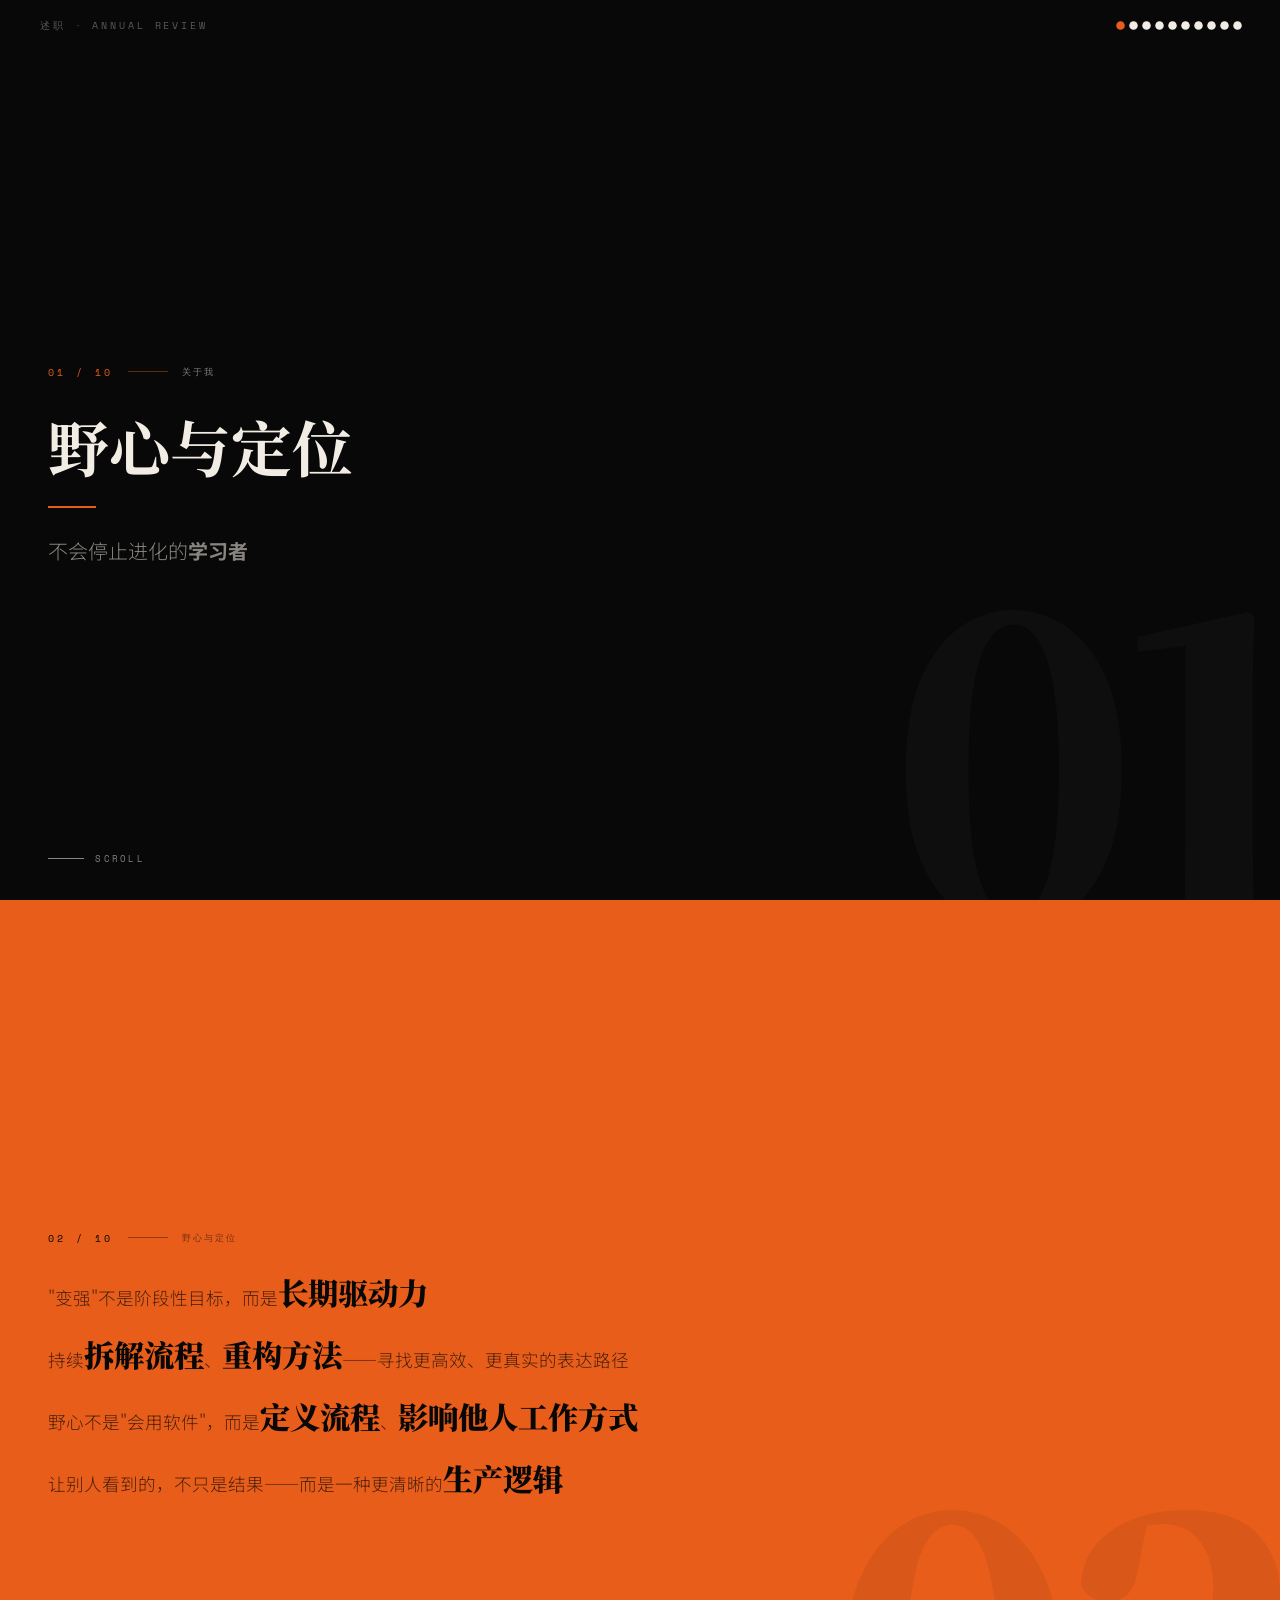
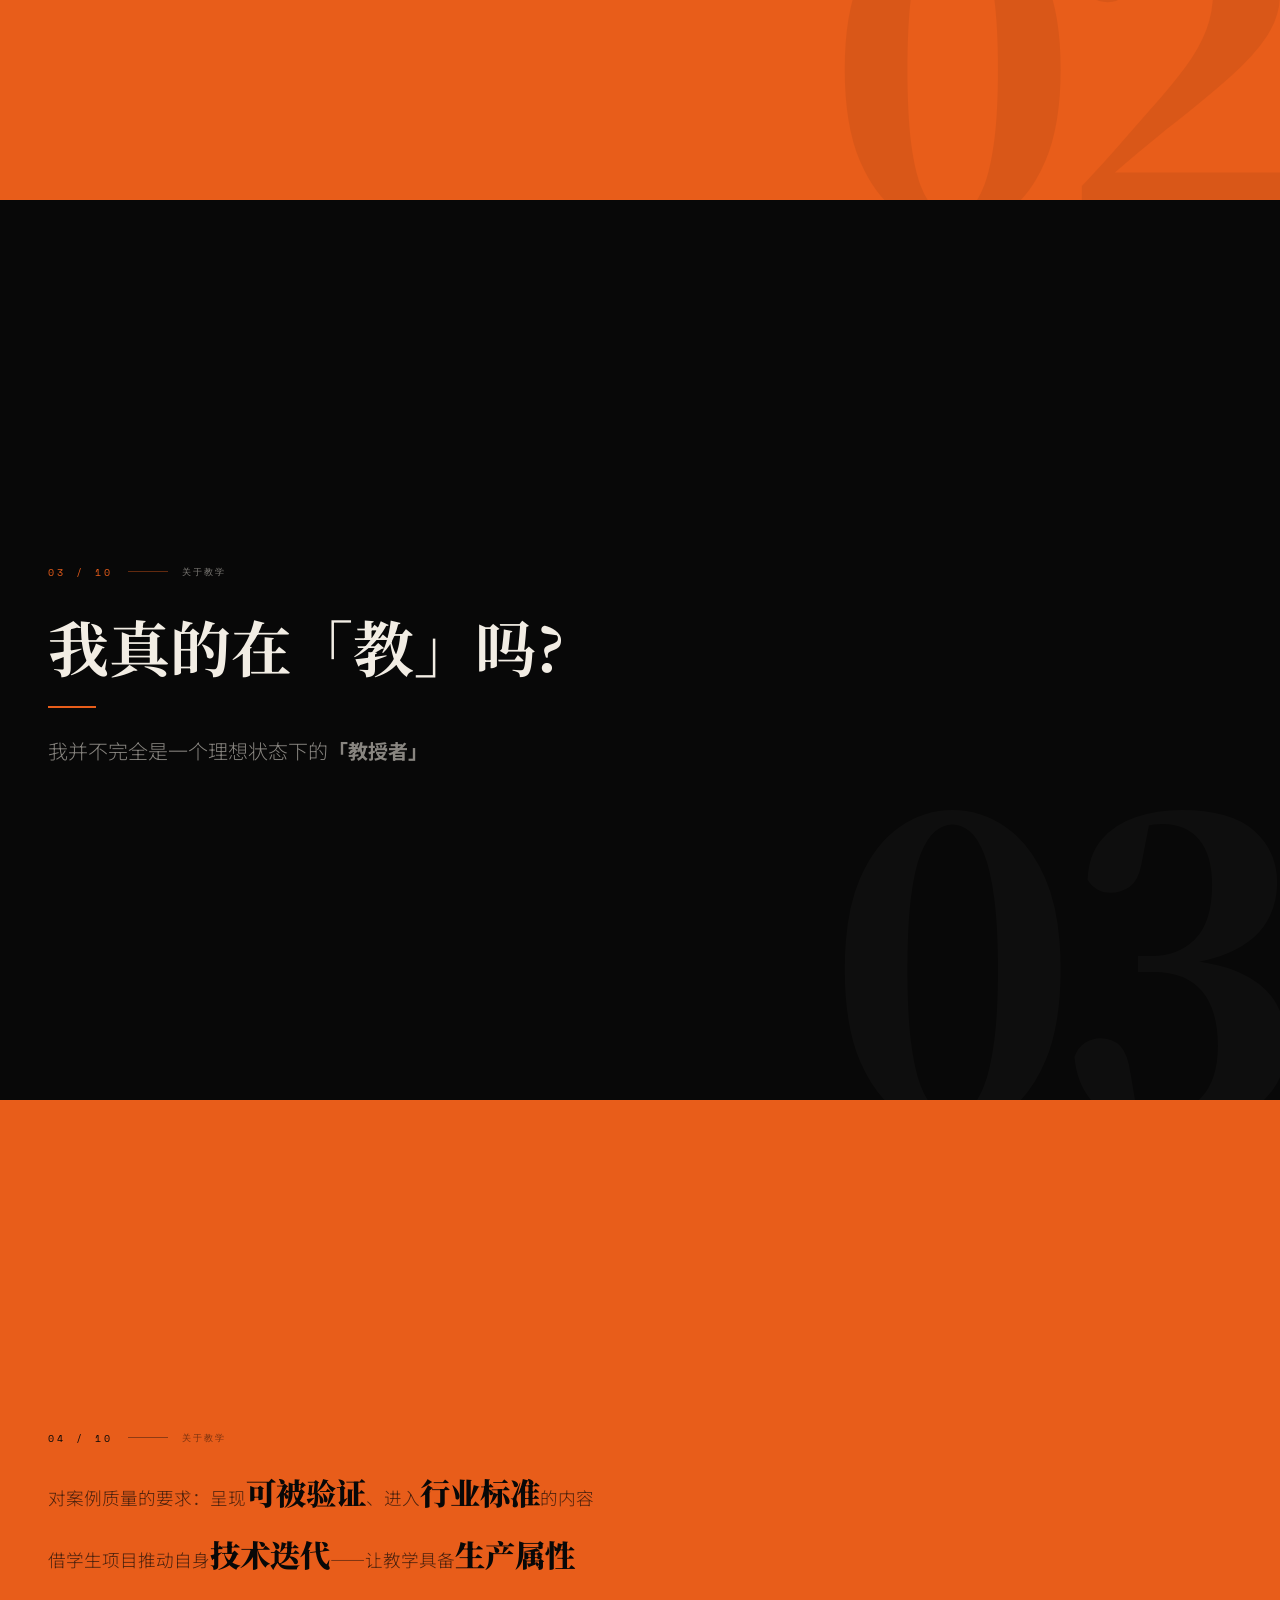
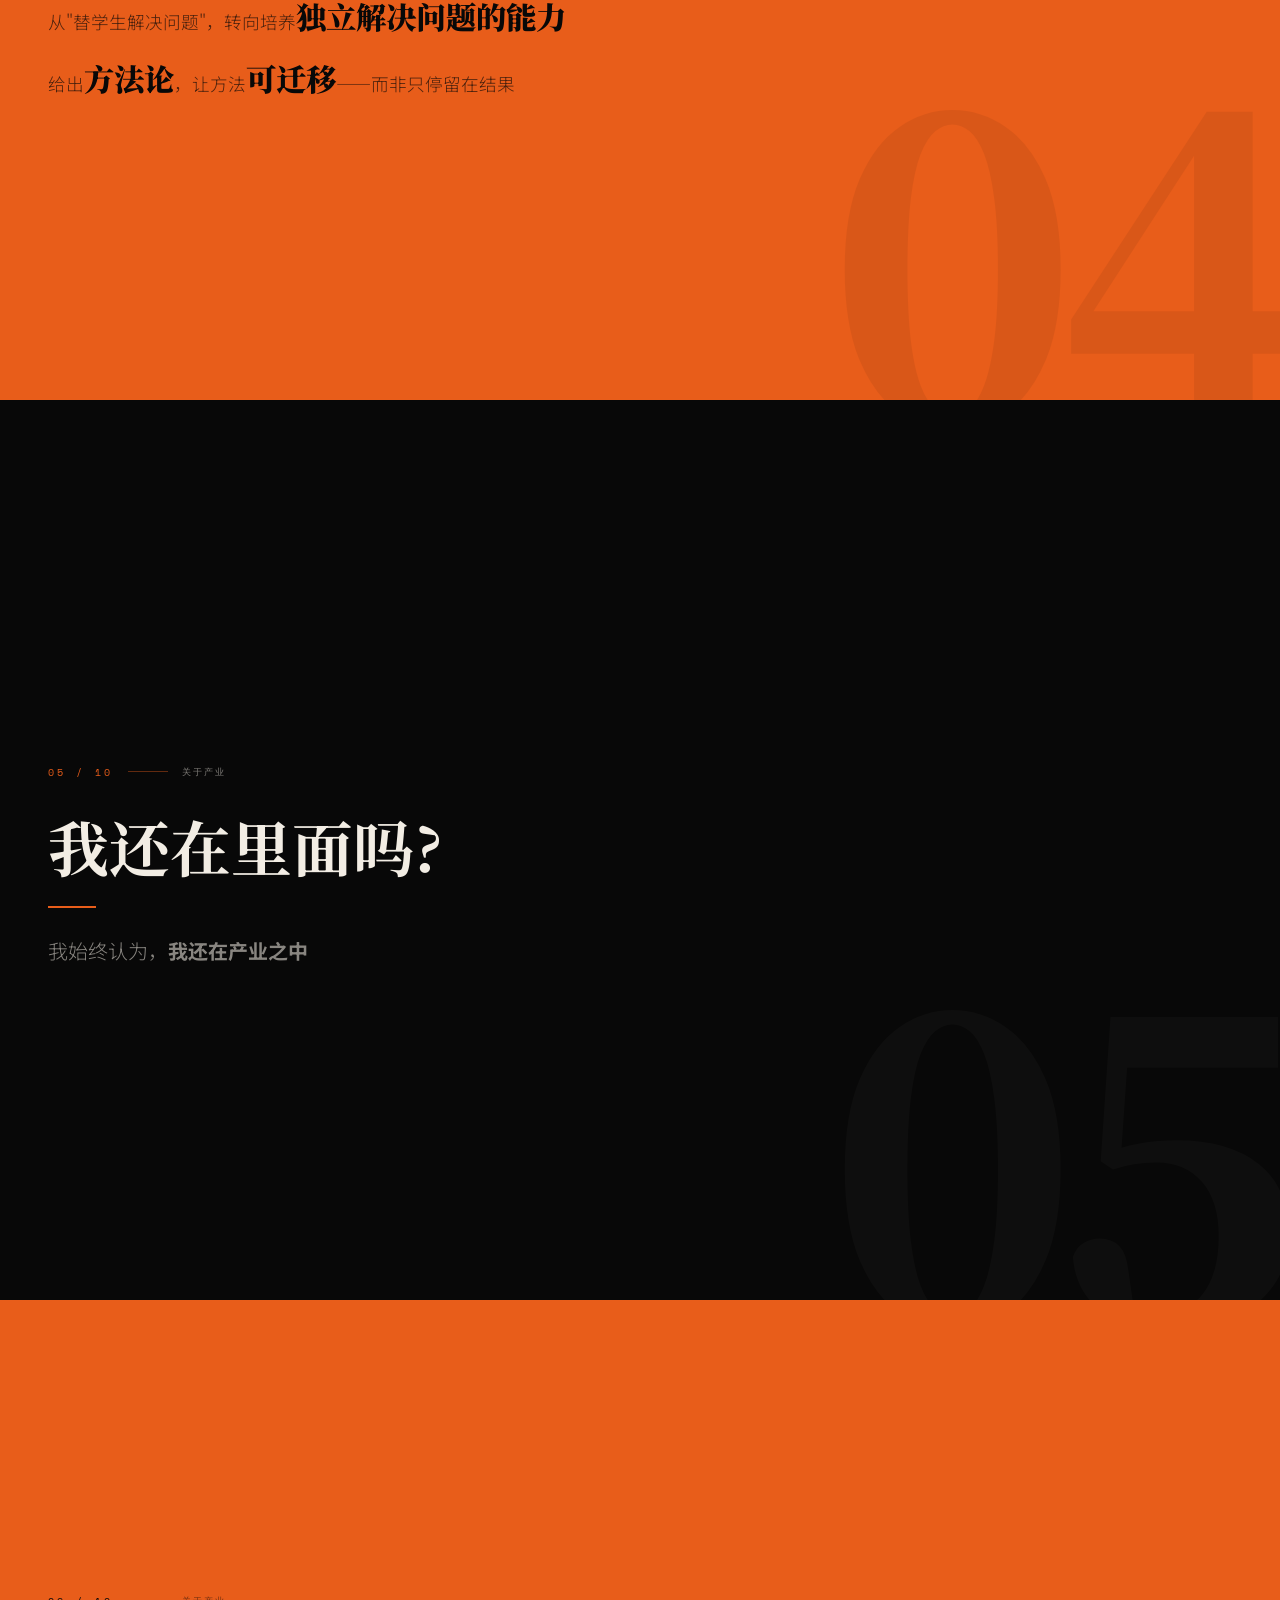
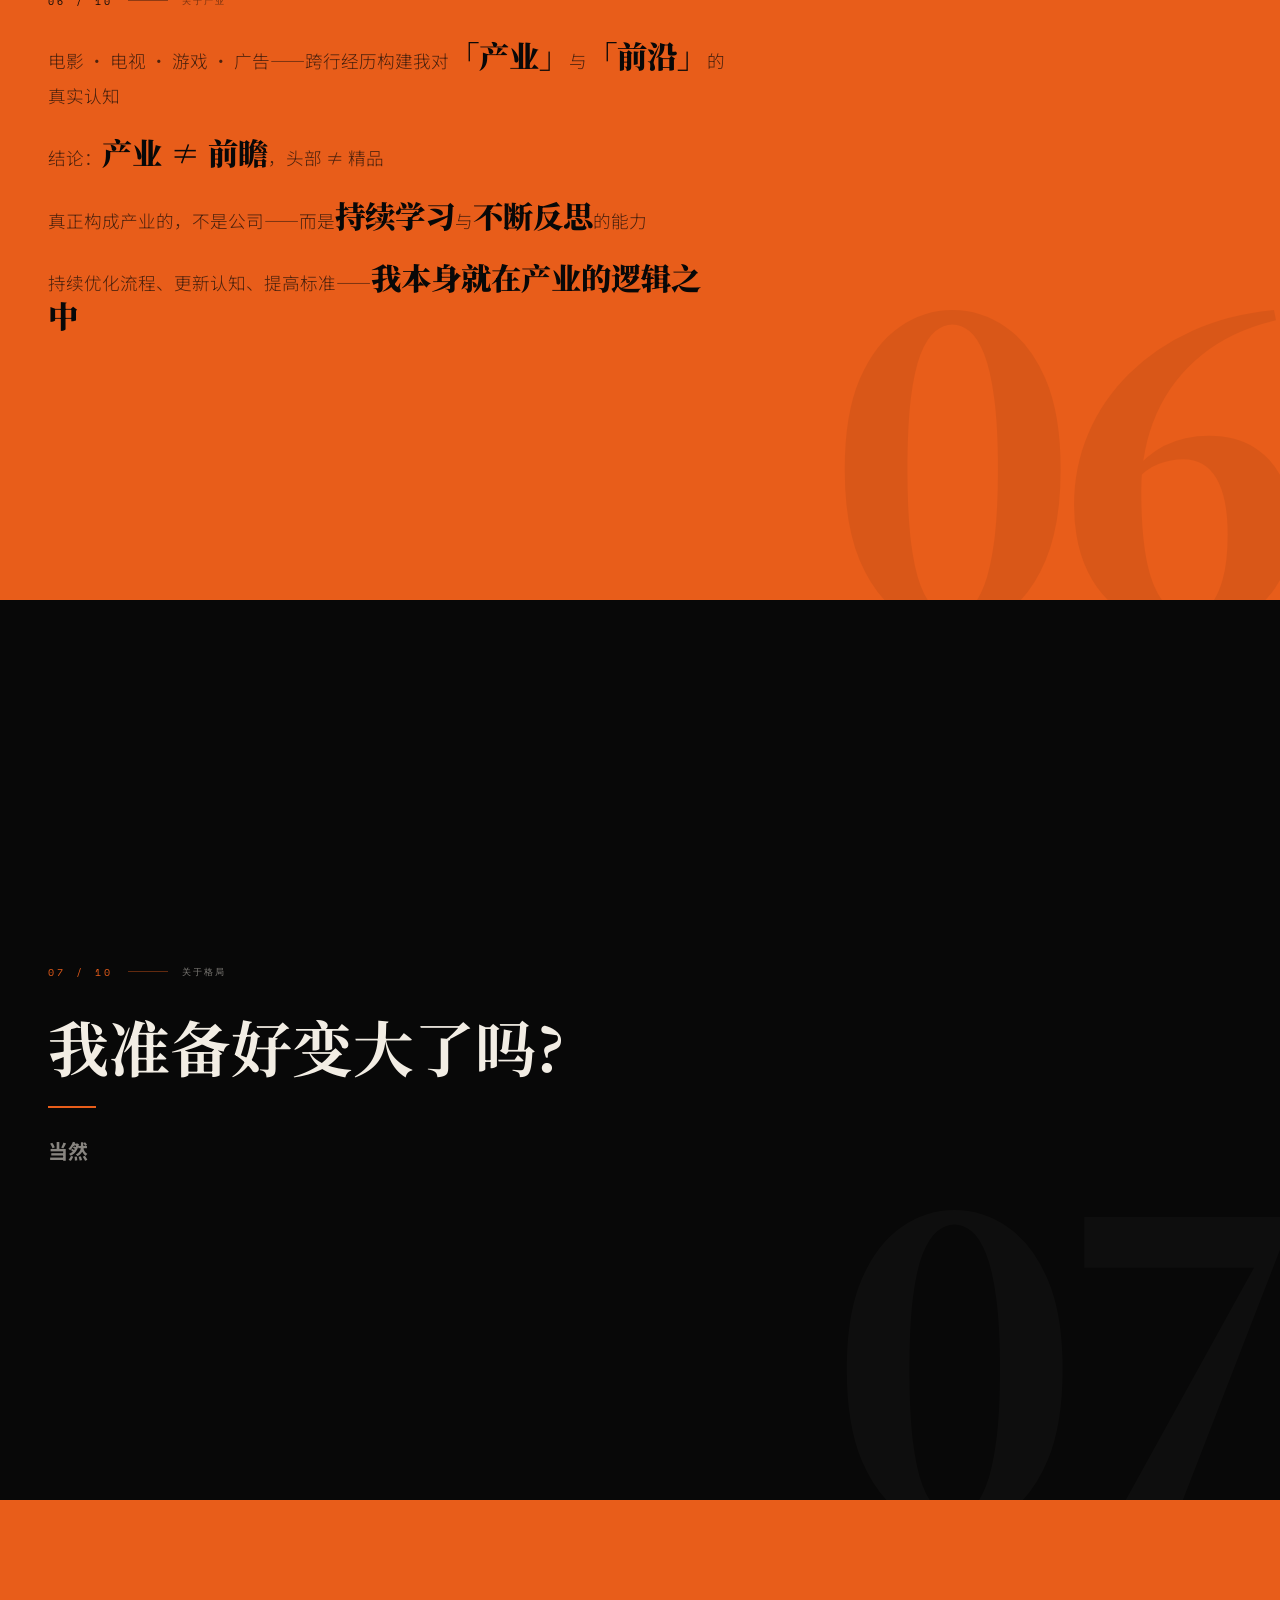
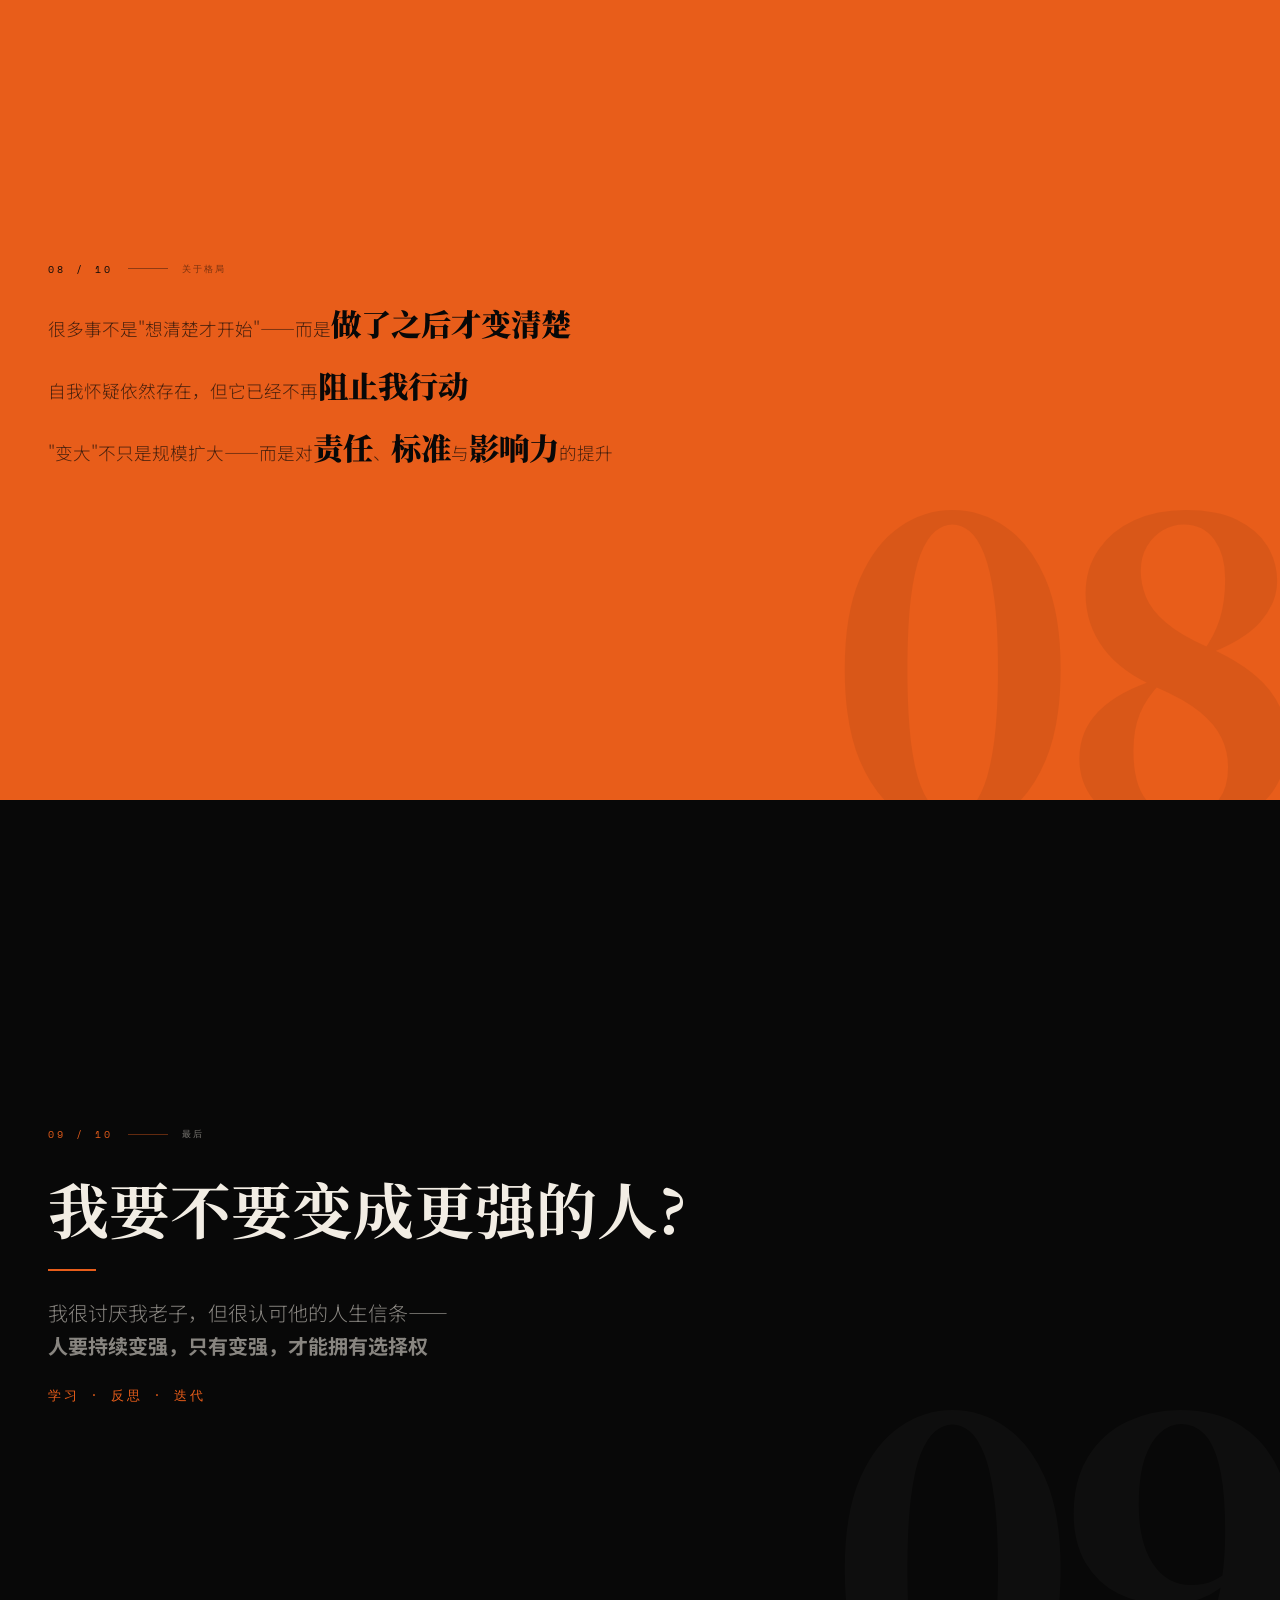
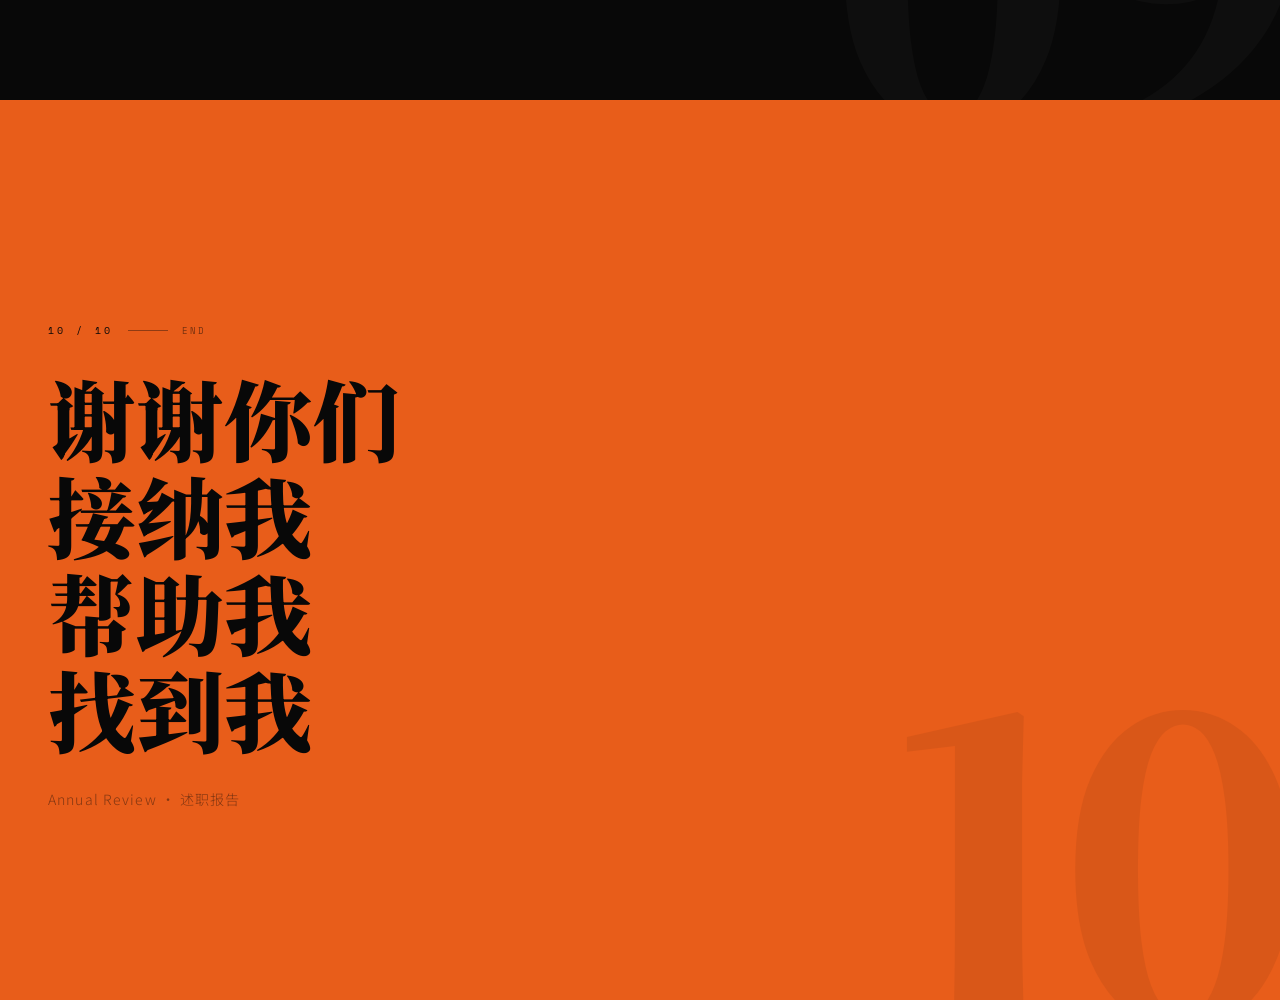
==== index.html @ 22a37b1d "Create index.html" ====
<!DOCTYPE html>
<html lang="zh-CN">
<head>
<meta charset="UTF-8">
<meta name="viewport" content="width=device-width, initial-scale=1.0">
<title>述职</title>
<link rel="preconnect" href="https://fonts.googleapis.com">
<link href="https://fonts.googleapis.com/css2?family=Noto+Serif+SC:wght@300;400;700;900&family=Space+Mono:wght@400;700&family=Noto+Sans+SC:wght@300;400;500&display=swap" rel="stylesheet">
<style>
*,*::before,*::after{box-sizing:border-box;margin:0;padding:0}

:root{
  --black:#080808;
  --orange:#E85D1A;
  --paper:#F2EDE4;
  --paper-dim:rgba(242,237,228,0.55);
  --serif:'Noto Serif SC',serif;
  --mono:'Space Mono',monospace;
  --sans:'Noto Sans SC',sans-serif;
}

html{scroll-behavior:smooth;scroll-snap-type:y mandatory}
body{background:var(--black);color:var(--paper);font-family:var(--serif);overflow-x:hidden}

nav{
  position:fixed;top:0;left:0;right:0;z-index:200;
  display:flex;align-items:center;justify-content:space-between;
  padding:1.1rem 2.5rem;pointer-events:none;
}
.nav-logo{
  font-family:var(--mono);font-size:0.6rem;letter-spacing:0.3em;
  color:var(--paper);opacity:0.35;text-transform:uppercase;pointer-events:auto;
}
.nav-dots{display:flex;gap:8px;align-items:center;pointer-events:auto}
.nav-dot{
  width:5px;height:5px;border-radius:50%;background:var(--paper);
  opacity:0.2;cursor:pointer;border:none;padding:0;
  transition:opacity 0.3s,transform 0.3s,background 0.3s;
}
.nav-dot.active{opacity:1;transform:scale(1.7);background:var(--orange)}

.progress-bar{
  position:fixed;top:0;left:0;height:2px;
  background:var(--orange);z-index:300;transition:width 0.08s;width:0%
}

section{
  min-height:100vh;scroll-snap-align:start;
  position:relative;display:flex;flex-direction:column;
  justify-content:center;padding:6rem 3rem 4rem;overflow:hidden;
}
section.dark{background:var(--black)}
section.light{background:var(--orange)}

.bg-num{
  position:absolute;font-family:var(--serif);font-weight:900;
  line-height:0.85;pointer-events:none;user-select:none;
  font-size:clamp(12rem,32vw,28rem);
  bottom:-0.05em;right:-0.02em;letter-spacing:-0.05em;
}
section.dark .bg-num{color:var(--paper);opacity:0.025}
section.light .bg-num{color:#000;opacity:0.06}

.content{position:relative;z-index:1;max-width:820px}

.tag{display:flex;align-items:center;gap:0.9rem;margin-bottom:2rem}
.tag-num{font-family:var(--mono);font-size:0.6rem;letter-spacing:0.35em;text-transform:uppercase}
.tag-line{width:40px;height:1px;opacity:0.4}
.tag-label{font-family:var(--mono);font-size:0.58rem;letter-spacing:0.22em;text-transform:uppercase;opacity:0.5}

section.dark .tag-num{color:var(--orange)}
section.dark .tag-line{background:var(--orange)}
section.dark .tag-label{color:var(--paper)}
section.light .tag-num{color:var(--black)}
section.light .tag-line{background:var(--black)}
section.light .tag-label{color:var(--black)}

.page-title{
  font-size:clamp(2rem,5vw,3.8rem);font-weight:900;line-height:1.15;margin-bottom:0.8rem;
}
section.dark .page-title{color:var(--paper)}
section.light .page-title{color:var(--black)}

.divider{width:48px;height:2px;margin:1.6rem 0}
section.dark .divider{background:var(--orange)}
section.light .divider{background:var(--black)}

.page-sub{
  font-family:var(--sans);font-size:clamp(1rem,2.2vw,1.25rem);
  font-weight:300;line-height:1.65;
}
section.dark .page-sub{color:var(--paper-dim)}
section.light .page-sub{color:rgba(8,8,8,0.65)}

.body-block{
  font-family:var(--sans);font-weight:300;
  font-size:clamp(0.92rem,1.7vw,1.1rem);line-height:2;max-width:680px;
}
.body-block p{margin-bottom:1.5rem}
.body-block p:last-child{margin-bottom:0}
section.dark .body-block{color:var(--paper-dim)}
section.light .body-block{color:rgba(8,8,8,0.7)}

.kw{
  font-family:var(--serif);
  font-size:clamp(1.25rem,2.6vw,1.9rem);
  font-weight:900;line-height:1;display:inline;
}
section.dark .kw{color:var(--orange)}
section.light .kw{color:var(--black)}

.scroll-hint{
  position:absolute;bottom:2.2rem;left:3rem;
  display:flex;align-items:center;gap:0.7rem;
  font-family:var(--mono);font-size:0.58rem;
  letter-spacing:0.25em;text-transform:uppercase;color:var(--paper-dim);
}
.scroll-line{width:36px;height:1px;background:currentColor;position:relative;overflow:hidden}
.scroll-line::after{
  content:'';position:absolute;left:-100%;top:0;
  width:100%;height:100%;background:var(--orange);
  animation:slideline 2.2s ease-in-out infinite;
}
@keyframes slideline{0%{left:-100%}50%{left:0}100%{left:100%}}

.mono-tag{
  font-family:var(--mono);font-size:0.82rem;letter-spacing:0.2em;
  margin-top:1.4rem;
}
section.dark .mono-tag{color:var(--orange)}
section.light .mono-tag{color:var(--black)}

.closing-title{
  font-size:clamp(2.8rem,7vw,5.5rem);font-weight:900;line-height:1.1;
  color:var(--black);margin-bottom:0.6rem;
}
.closing-credit{
  font-family:var(--sans);font-weight:300;font-size:0.88rem;
  color:rgba(8,8,8,0.45);margin-top:2rem;letter-spacing:0.08em;
}

.reveal{opacity:0;transform:translateY(26px);transition:opacity 0.85s ease,transform 0.85s ease}
.reveal.visible{opacity:1;transform:translateY(0)}
.d1{transition-delay:0.1s}.d2{transition-delay:0.22s}
.d3{transition-delay:0.36s}.d4{transition-delay:0.52s}

@media(max-width:640px){
  section{padding:5rem 1.5rem 3rem}
  nav{padding:0.9rem 1.5rem}
  .scroll-hint{left:1.5rem}
}
</style>
</head>
<body>

<div class="progress-bar" id="progress"></div>

<nav>
  <span class="nav-logo">述职 · Annual Review</span>
  <div class="nav-dots" id="nav-dots">
    <button class="nav-dot active" data-target="p1"></button>
    <button class="nav-dot" data-target="p2"></button>
    <button class="nav-dot" data-target="p3"></button>
    <button class="nav-dot" data-target="p4"></button>
    <button class="nav-dot" data-target="p5"></button>
    <button class="nav-dot" data-target="p6"></button>
    <button class="nav-dot" data-target="p7"></button>
    <button class="nav-dot" data-target="p8"></button>
    <button class="nav-dot" data-target="p9"></button>
    <button class="nav-dot" data-target="p10"></button>
  </div>
</nav>

<!-- 01 · BLACK · 野心与定位 标题页 -->
<section id="p1" class="dark">
  <div class="bg-num">01</div>
  <div class="content">
    <div class="tag reveal">
      <span class="tag-num">01 / 10</span>
      <div class="tag-line"></div>
      <span class="tag-label">关于我</span>
    </div>
    <h1 class="page-title reveal d1"><strong>野心与定位</strong></h1>
    <div class="divider reveal d2"></div>
    <p class="page-sub reveal d3">不会停止进化的<strong>学习者</strong></p>
  </div>
  <div class="scroll-hint">
    <span class="scroll-line"></span>
    <span>scroll</span>
  </div>
</section>

<!-- 02 · ORANGE · 野心与定位 内容 -->
<section id="p2" class="light">
  <div class="bg-num">02</div>
  <div class="content">
    <div class="tag reveal">
      <span class="tag-num">02 / 10</span>
      <div class="tag-line"></div>
      <span class="tag-label">野心与定位</span>
    </div>
    <div class="body-block">
      <p class="reveal d1">"变强"不是阶段性目标，而是<span class="kw">长期驱动力</span></p>
      <p class="reveal d2">持续<span class="kw">拆解流程</span>、<span class="kw">重构方法</span>——寻找更高效、更真实的表达路径</p>
      <p class="reveal d3">野心不是"会用软件"，而是<span class="kw">定义流程</span>、<span class="kw">影响他人工作方式</span></p>
      <p class="reveal d4">让别人看到的，不只是结果——而是一种更清晰的<span class="kw">生产逻辑</span></p>
    </div>
  </div>
</section>

<!-- 03 · BLACK · 关于教学 标题页 -->
<section id="p3" class="dark">
  <div class="bg-num">03</div>
  <div class="content">
    <div class="tag reveal">
      <span class="tag-num">03 / 10</span>
      <div class="tag-line"></div>
      <span class="tag-label">关于教学</span>
    </div>
    <h1 class="page-title reveal d1"><strong>我真的在「教」吗?</strong></h1>
    <div class="divider reveal d2"></div>
    <p class="page-sub reveal d3">我并不完全是一个理想状态下的<strong>「教授者」</strong></p>
  </div>
</section>

<!-- 04 · ORANGE · 关于教学 内容 -->
<section id="p4" class="light">
  <div class="bg-num">04</div>
  <div class="content">
    <div class="tag reveal">
      <span class="tag-num">04 / 10</span>
      <div class="tag-line"></div>
      <span class="tag-label">关于教学</span>
    </div>
    <div class="body-block">
      <p class="reveal d1">对案例质量的要求：呈现<span class="kw">可被验证</span>、进入<span class="kw">行业标准</span>的内容</p>
      <p class="reveal d2">借学生项目推动自身<span class="kw">技术迭代</span>——让教学具备<span class="kw">生产属性</span></p>
      <p class="reveal d3">从"替学生解决问题"，转向培养<span class="kw">独立解决问题的能力</span></p>
      <p class="reveal d4">给出<span class="kw">方法论</span>，让方法<span class="kw">可迁移</span>——而非只停留在结果</p>
    </div>
  </div>
</section>

<!-- 05 · BLACK · 关于产业 标题页 -->
<section id="p5" class="dark">
  <div class="bg-num">05</div>
  <div class="content">
    <div class="tag reveal">
      <span class="tag-num">05 / 10</span>
      <div class="tag-line"></div>
      <span class="tag-label">关于产业</span>
    </div>
    <h1 class="page-title reveal d1"><strong>我还在里面吗?</strong></h1>
    <div class="divider reveal d2"></div>
    <p class="page-sub reveal d3">我始终认为，<strong>我还在产业之中</strong></p>
  </div>
</section>

<!-- 06 · ORANGE · 关于产业 内容 -->
<section id="p6" class="light">
  <div class="bg-num">06</div>
  <div class="content">
    <div class="tag reveal">
      <span class="tag-num">06 / 10</span>
      <div class="tag-line"></div>
      <span class="tag-label">关于产业</span>
    </div>
    <div class="body-block">
      <p class="reveal d1">电影 · 电视 · 游戏 · 广告——跨行经历构建我对<span class="kw">「产业」</span>与<span class="kw">「前沿」</span>的真实认知</p>
      <p class="reveal d2">结论：<span class="kw">产业 ≠ 前瞻</span>，头部 ≠ 精品</p>
      <p class="reveal d3">真正构成产业的，不是公司——而是<span class="kw">持续学习</span>与<span class="kw">不断反思</span>的能力</p>
      <p class="reveal d4">持续优化流程、更新认知、提高标准——<span class="kw">我本身就在产业的逻辑之中</span></p>
    </div>
  </div>
</section>

<!-- 07 · BLACK · 关于格局 标题页 -->
<section id="p7" class="dark">
  <div class="bg-num">07</div>
  <div class="content">
    <div class="tag reveal">
      <span class="tag-num">07 / 10</span>
      <div class="tag-line"></div>
      <span class="tag-label">关于格局</span>
    </div>
    <h1 class="page-title reveal d1"><strong>我准备好变大了吗?</strong></h1>
    <div class="divider reveal d2"></div>
    <p class="page-sub reveal d3"><strong>当然</strong></p>
  </div>
</section>

<!-- 08 · ORANGE · 关于格局 内容 -->
<section id="p8" class="light">
  <div class="bg-num">08</div>
  <div class="content">
    <div class="tag reveal">
      <span class="tag-num">08 / 10</span>
      <div class="tag-line"></div>
      <span class="tag-label">关于格局</span>
    </div>
    <div class="body-block">
      <p class="reveal d1">很多事不是"想清楚才开始"——而是<span class="kw">做了之后才变清楚</span></p>
      <p class="reveal d2">自我怀疑依然存在，但它已经不再<span class="kw">阻止我行动</span></p>
      <p class="reveal d3">"变大"不只是规模扩大——而是对<span class="kw">责任</span>、<span class="kw">标准</span>与<span class="kw">影响力</span>的提升</p>
    </div>
  </div>
</section>

<!-- 09 · BLACK · 最后 标题页 -->
<section id="p9" class="dark">
  <div class="bg-num">09</div>
  <div class="content">
    <div class="tag reveal">
      <span class="tag-num">09 / 10</span>
      <div class="tag-line"></div>
      <span class="tag-label">最后</span>
    </div>
    <h1 class="page-title reveal d1"><strong>我要不要变成更强的人?</strong></h1>
    <div class="divider reveal d2"></div>
    <p class="page-sub reveal d3">我很讨厌我老子，但很认可他的人生信条——<br><strong>人要持续变强，只有变强，才能拥有选择权</strong></p>
    <p class="mono-tag reveal d4">学习 · 反思 · 迭代</p>
  </div>
</section>

<!-- 10 · ORANGE · 谢谢 -->
<section id="p10" class="light">
  <div class="bg-num">10</div>
  <div class="content">
    <div class="tag reveal">
      <span class="tag-num">10 / 10</span>
      <div class="tag-line"></div>
      <span class="tag-label">End</span>
    </div>
    <p class="closing-title reveal d1">谢谢你们<br>接纳我<br>帮助我<br>找到我</p>
    <p class="closing-credit reveal d2">Annual Review · 述职报告</p>
  </div>
</section>

<script>
const sections=document.querySelectorAll('section');
const dots=document.querySelectorAll('.nav-dot');
const progress=document.getElementById('progress');

dots.forEach(dot=>{
  dot.addEventListener('click',()=>{
    const t=document.getElementById(dot.dataset.target);
    if(t)t.scrollIntoView({behavior:'smooth'});
  });
});

const sectionObs=new IntersectionObserver(entries=>{
  entries.forEach(entry=>{
    if(entry.isIntersecting){
      dots.forEach(d=>d.classList.remove('active'));
      const a=document.querySelector(`.nav-dot[data-target="${entry.target.id}"]`);
      if(a)a.classList.add('active');
    }
  });
},{threshold:0.5});
sections.forEach(s=>sectionObs.observe(s));

const revealObs=new IntersectionObserver(entries=>{
  entries.forEach(entry=>{
    if(entry.isIntersecting){
      entry.target.classList.add('visible');
      revealObs.unobserve(entry.target);
    }
  });
},{threshold:0.1});
document.querySelectorAll('.reveal').forEach(el=>revealObs.observe(el));

window.addEventListener('scroll',()=>{
  const t=document.body.scrollHeight-window.innerHeight;
  progress.style.width=(window.scrollY/t*100)+'%';
});

setTimeout(()=>{
  document.querySelectorAll('#p1 .reveal').forEach(el=>el.classList.add('visible'));
},200);
</script>
</body>
</html>
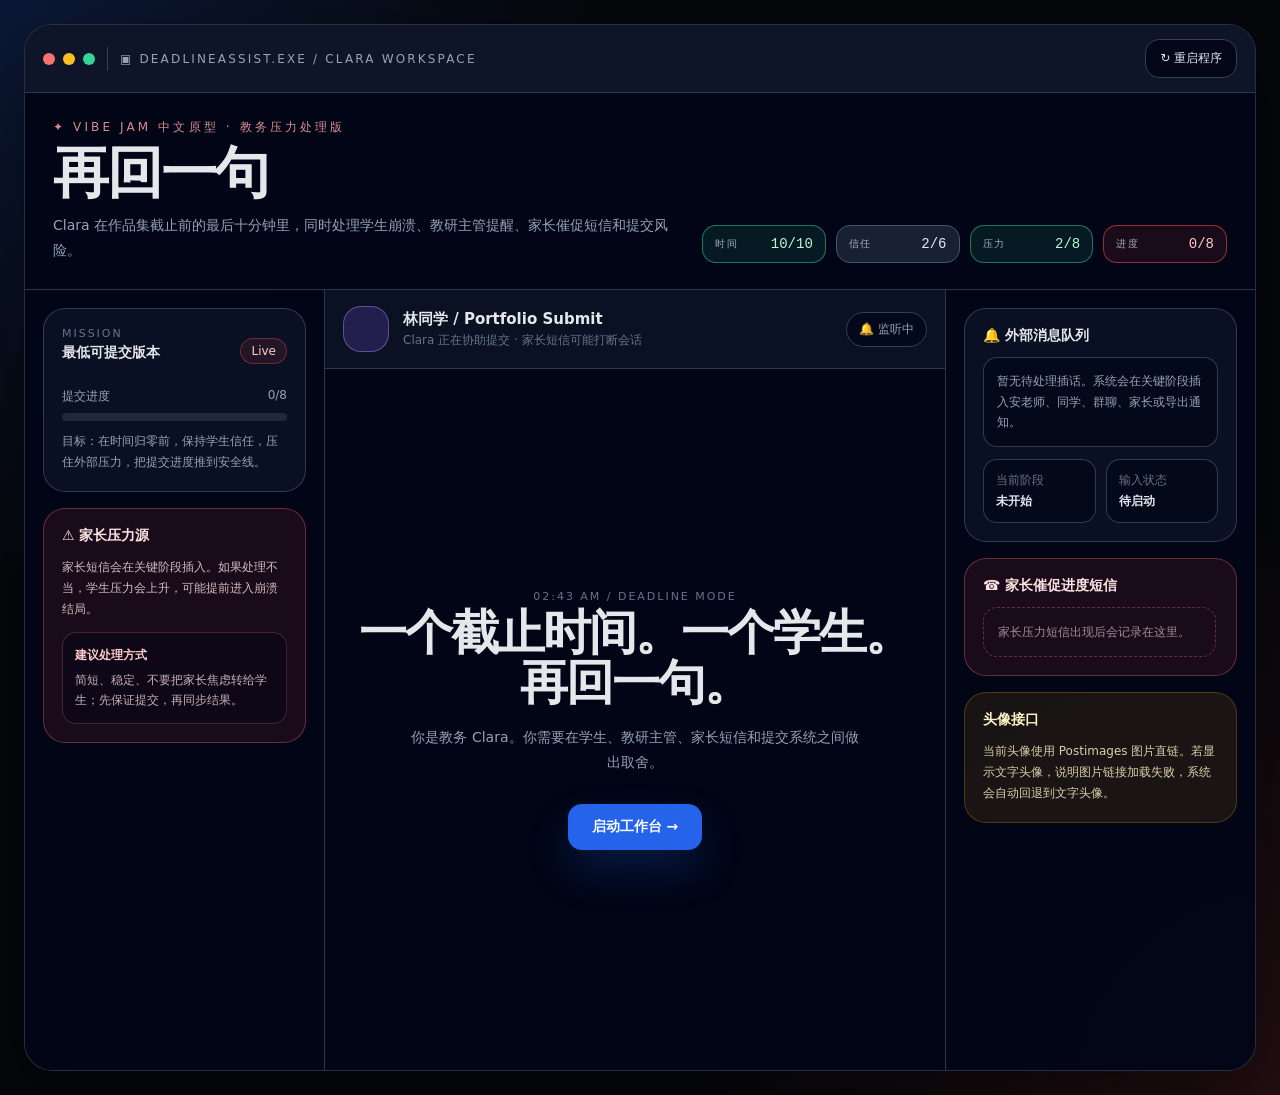
==== commit 9d33bdb5: "Update index.html" ====
--- a/index.html
+++ b/index.html
@@ -1,382 +1,1118 @@
-<!DOCTYPE html>
+<!doctype html>
 <html lang="zh-CN">
 <head>
-<meta charset="UTF-8">
-<meta name="viewport" content="width=device-width, initial-scale=1.0">
-<title>述职</title>
-<link rel="preconnect" href="https://fonts.googleapis.com">
-<link href="https://fonts.googleapis.com/css2?family=Noto+Serif+SC:wght@300;400;700;900&family=Space+Mono:wght@400;700&family=Noto+Sans+SC:wght@300;400;500&display=swap" rel="stylesheet">
-<style>
-*,*::before,*::after{box-sizing:border-box;margin:0;padding:0}
-
-:root{
-  --black:#080808;
-  --orange:#E85D1A;
-  --paper:#F2EDE4;
-  --paper-dim:rgba(242,237,228,0.55);
-  --serif:'Noto Serif SC',serif;
-  --mono:'Space Mono',monospace;
-  --sans:'Noto Sans SC',sans-serif;
-}
-
-html{scroll-behavior:smooth;scroll-snap-type:y mandatory}
-body{background:var(--black);color:var(--paper);font-family:var(--serif);overflow-x:hidden}
-
-nav{
-  position:fixed;top:0;left:0;right:0;z-index:200;
-  display:flex;align-items:center;justify-content:space-between;
-  padding:1.1rem 2.5rem;pointer-events:none;
-}
-.nav-logo{
-  font-family:var(--mono);font-size:0.6rem;letter-spacing:0.3em;
-  color:var(--paper);opacity:0.35;text-transform:uppercase;pointer-events:auto;
-}
-.nav-dots{display:flex;gap:8px;align-items:center;pointer-events:auto}
-.nav-dot{
-  width:5px;height:5px;border-radius:50%;background:var(--paper);
-  opacity:0.2;cursor:pointer;border:none;padding:0;
-  transition:opacity 0.3s,transform 0.3s,background 0.3s;
-}
-.nav-dot.active{opacity:1;transform:scale(1.7);background:var(--orange)}
-
-.progress-bar{
-  position:fixed;top:0;left:0;height:2px;
-  background:var(--orange);z-index:300;transition:width 0.08s;width:0%
-}
-
-section{
-  min-height:100vh;scroll-snap-align:start;
-  position:relative;display:flex;flex-direction:column;
-  justify-content:center;padding:6rem 3rem 4rem;overflow:hidden;
-}
-section.dark{background:var(--black)}
-section.light{background:var(--orange)}
-
-.bg-num{
-  position:absolute;font-family:var(--serif);font-weight:900;
-  line-height:0.85;pointer-events:none;user-select:none;
-  font-size:clamp(12rem,32vw,28rem);
-  bottom:-0.05em;right:-0.02em;letter-spacing:-0.05em;
-}
-section.dark .bg-num{color:var(--paper);opacity:0.025}
-section.light .bg-num{color:#000;opacity:0.06}
-
-.content{position:relative;z-index:1;max-width:820px}
-
-.tag{display:flex;align-items:center;gap:0.9rem;margin-bottom:2rem}
-.tag-num{font-family:var(--mono);font-size:0.6rem;letter-spacing:0.35em;text-transform:uppercase}
-.tag-line{width:40px;height:1px;opacity:0.4}
-.tag-label{font-family:var(--mono);font-size:0.58rem;letter-spacing:0.22em;text-transform:uppercase;opacity:0.5}
-
-section.dark .tag-num{color:var(--orange)}
-section.dark .tag-line{background:var(--orange)}
-section.dark .tag-label{color:var(--paper)}
-section.light .tag-num{color:var(--black)}
-section.light .tag-line{background:var(--black)}
-section.light .tag-label{color:var(--black)}
-
-.page-title{
-  font-size:clamp(2rem,5vw,3.8rem);font-weight:900;line-height:1.15;margin-bottom:0.8rem;
-}
-section.dark .page-title{color:var(--paper)}
-section.light .page-title{color:var(--black)}
-
-.divider{width:48px;height:2px;margin:1.6rem 0}
-section.dark .divider{background:var(--orange)}
-section.light .divider{background:var(--black)}
-
-.page-sub{
-  font-family:var(--sans);font-size:clamp(1rem,2.2vw,1.25rem);
-  font-weight:300;line-height:1.65;
-}
-section.dark .page-sub{color:var(--paper-dim)}
-section.light .page-sub{color:rgba(8,8,8,0.65)}
-
-.body-block{
-  font-family:var(--sans);font-weight:300;
-  font-size:clamp(0.92rem,1.7vw,1.1rem);line-height:2;max-width:680px;
-}
-.body-block p{margin-bottom:1.5rem}
-.body-block p:last-child{margin-bottom:0}
-section.dark .body-block{color:var(--paper-dim)}
-section.light .body-block{color:rgba(8,8,8,0.7)}
-
-.kw{
-  font-family:var(--serif);
-  font-size:clamp(1.25rem,2.6vw,1.9rem);
-  font-weight:900;line-height:1;display:inline;
-}
-section.dark .kw{color:var(--orange)}
-section.light .kw{color:var(--black)}
-
-.scroll-hint{
-  position:absolute;bottom:2.2rem;left:3rem;
-  display:flex;align-items:center;gap:0.7rem;
-  font-family:var(--mono);font-size:0.58rem;
-  letter-spacing:0.25em;text-transform:uppercase;color:var(--paper-dim);
-}
-.scroll-line{width:36px;height:1px;background:currentColor;position:relative;overflow:hidden}
-.scroll-line::after{
-  content:'';position:absolute;left:-100%;top:0;
-  width:100%;height:100%;background:var(--orange);
-  animation:slideline 2.2s ease-in-out infinite;
-}
-@keyframes slideline{0%{left:-100%}50%{left:0}100%{left:100%}}
-
-.mono-tag{
-  font-family:var(--mono);font-size:0.82rem;letter-spacing:0.2em;
-  margin-top:1.4rem;
-}
-section.dark .mono-tag{color:var(--orange)}
-section.light .mono-tag{color:var(--black)}
-
-.closing-title{
-  font-size:clamp(2.8rem,7vw,5.5rem);font-weight:900;line-height:1.1;
-  color:var(--black);margin-bottom:0.6rem;
-}
-.closing-credit{
-  font-family:var(--sans);font-weight:300;font-size:0.88rem;
-  color:rgba(8,8,8,0.45);margin-top:2rem;letter-spacing:0.08em;
-}
-
-.reveal{opacity:0;transform:translateY(26px);transition:opacity 0.85s ease,transform 0.85s ease}
-.reveal.visible{opacity:1;transform:translateY(0)}
-.d1{transition-delay:0.1s}.d2{transition-delay:0.22s}
-.d3{transition-delay:0.36s}.d4{transition-delay:0.52s}
-
-@media(max-width:640px){
-  section{padding:5rem 1.5rem 3rem}
-  nav{padding:0.9rem 1.5rem}
-  .scroll-hint{left:1.5rem}
-}
-</style>
+  <meta charset="UTF-8" />
+  <meta name="viewport" content="width=device-width, initial-scale=1.0" />
+  <title>再回一句｜Vibe Jam Dialogue Game</title>
+  <style>
+    :root {
+      --bg: #05070b;
+      --panel: rgba(15, 23, 42, 0.92);
+      --panel2: rgba(2, 6, 23, 0.78);
+      --line: rgba(71, 85, 105, 0.55);
+      --muted: #94a3b8;
+      --text: #e5e7eb;
+      --blue: #2563eb;
+      --red: #ef4444;
+      --green: #34d399;
+      --amber: #f59e0b;
+      --cyan: #22d3ee;
+      --violet: #8b5cf6;
+      --pink: #ec4899;
+      --shadow: 0 24px 80px rgba(0, 0, 0, 0.45);
+      --radius: 28px;
+    }
+
+    * { box-sizing: border-box; }
+    body {
+      margin: 0;
+      min-height: 100vh;
+      background:
+        radial-gradient(circle at 0% 0%, rgba(37, 99, 235, .20), transparent 35%),
+        radial-gradient(circle at 100% 100%, rgba(239, 68, 68, .13), transparent 35%),
+        var(--bg);
+      color: var(--text);
+      font-family: Inter, ui-sans-serif, system-ui, -apple-system, BlinkMacSystemFont, "Segoe UI", "Microsoft YaHei", sans-serif;
+      padding: 24px;
+      overflow-x: hidden;
+    }
+
+    button { font-family: inherit; cursor: pointer; }
+    .app {
+      max-width: 1440px;
+      margin: 0 auto;
+      border: 1px solid var(--line);
+      border-radius: var(--radius);
+      overflow: hidden;
+      background: rgba(2, 6, 23, .92);
+      box-shadow: var(--shadow);
+    }
+
+    .topbar {
+      display: flex;
+      align-items: center;
+      justify-content: space-between;
+      gap: 16px;
+      padding: 14px 18px;
+      background: rgba(15, 23, 42, .95);
+      border-bottom: 1px solid rgba(51, 65, 85, .85);
+    }
+
+    .window-dots { display: flex; gap: 8px; align-items: center; }
+    .dot { width: 12px; height: 12px; border-radius: 999px; }
+    .dot.red { background: #f87171; }
+    .dot.yellow { background: #fbbf24; }
+    .dot.green { background: #34d399; }
+    .program {
+      display: flex;
+      align-items: center;
+      gap: 12px;
+      color: #94a3b8;
+      font-size: 12px;
+      letter-spacing: .18em;
+      text-transform: uppercase;
+    }
+    .divider { width: 1px; height: 24px; background: #334155; }
+
+    .reset-btn {
+      display: inline-flex;
+      align-items: center;
+      gap: 8px;
+      background: rgba(2, 6, 23, .95);
+      color: #e2e8f0;
+      border: 1px solid #334155;
+      border-radius: 14px;
+      padding: 10px 14px;
+      font-size: 12px;
+      transition: .18s;
+    }
+    .reset-btn:hover { background: #1e293b; border-color: #64748b; }
+
+    .header {
+      padding: 26px 28px;
+      border-bottom: 1px solid rgba(51, 65, 85, .85);
+      background: rgba(2, 6, 23, .78);
+      display: flex;
+      justify-content: space-between;
+      gap: 24px;
+      align-items: end;
+    }
+
+    .eyebrow {
+      color: rgba(252, 165, 165, .85);
+      font-size: 12px;
+      letter-spacing: .26em;
+      text-transform: uppercase;
+      margin-bottom: 8px;
+    }
+
+    h1 {
+      margin: 0;
+      font-size: clamp(34px, 5vw, 56px);
+      line-height: 1.02;
+      letter-spacing: -.04em;
+    }
+
+    .subtitle {
+      margin: 12px 0 0;
+      max-width: 780px;
+      color: #94a3b8;
+      font-size: 14px;
+      line-height: 1.8;
+    }
+
+    .stats {
+      width: min(540px, 100%);
+      display: grid;
+      grid-template-columns: repeat(4, minmax(0, 1fr));
+      gap: 10px;
+    }
+
+    .stat {
+      border: 1px solid #475569;
+      background: rgba(30, 41, 59, .8);
+      border-radius: 14px;
+      padding: 10px 12px;
+      font-size: 12px;
+      display: flex;
+      justify-content: space-between;
+      align-items: center;
+      gap: 10px;
+      color: #e2e8f0;
+    }
+    .stat .label {
+      color: rgba(226, 232, 240, .72);
+      letter-spacing: .16em;
+      text-transform: uppercase;
+      font-size: 10px;
+    }
+    .stat .value { font-family: ui-monospace, SFMono-Regular, Menlo, Consolas, monospace; font-size: 14px; }
+    .stat.good { border-color: rgba(52, 211, 153, .5); color: #bbf7d0; background: rgba(52, 211, 153, .1); }
+    .stat.danger { border-color: rgba(239, 68, 68, .6); color: #fecaca; background: rgba(239, 68, 68, .1); }
+
+    .layout {
+      display: grid;
+      grid-template-columns: 300px minmax(0, 1fr) 310px;
+      min-height: 780px;
+    }
+
+    aside { background: rgba(2, 6, 23, .72); padding: 18px; }
+    .left { border-right: 1px solid rgba(51, 65, 85, .85); }
+    .right { border-left: 1px solid rgba(51, 65, 85, .85); }
+
+    .card {
+      border: 1px solid rgba(51, 65, 85, .9);
+      background: rgba(15, 23, 42, .68);
+      border-radius: 22px;
+      padding: 18px;
+      margin-bottom: 16px;
+    }
+
+    .card-title { font-size: 14px; font-weight: 650; margin-bottom: 12px; }
+    .mission-head {
+      display: flex;
+      justify-content: space-between;
+      gap: 12px;
+      align-items: center;
+      margin-bottom: 14px;
+    }
+    .smallcap {
+      color: #64748b;
+      font-size: 11px;
+      letter-spacing: .18em;
+      text-transform: uppercase;
+      margin-bottom: 4px;
+    }
+    .live {
+      color: #fecaca;
+      background: rgba(239, 68, 68, .1);
+      border: 1px solid rgba(239, 68, 68, .4);
+      border-radius: 999px;
+      padding: 5px 10px;
+      font-size: 12px;
+    }
+    .progress-row {
+      display: flex;
+      justify-content: space-between;
+      font-size: 12px;
+      color: #94a3b8;
+      margin-bottom: 8px;
+    }
+    .bar { height: 8px; overflow: hidden; border-radius: 999px; background: #1e293b; }
+    .bar-fill {
+      height: 100%;
+      width: 0%;
+      background: var(--green);
+      transition: width .25s ease;
+      border-radius: 999px;
+    }
+    .card p { margin: 10px 0 0; color: #94a3b8; font-size: 12px; line-height: 1.75; }
+    .red-card { border-color: rgba(248, 113, 113, .35); background: rgba(239, 68, 68, .1); }
+    .red-card .card-title { color: #fee2e2; }
+    .red-card p { color: rgba(254, 226, 226, .82); }
+    .tipbox {
+      margin-top: 12px;
+      border: 1px solid rgba(248, 113, 113, .25);
+      background: rgba(2, 6, 23, .48);
+      border-radius: 14px;
+      padding: 12px;
+      color: rgba(254, 226, 226, .78);
+      font-size: 12px;
+      line-height: 1.7;
+    }
+    .tipbox strong { color: #fecaca; display: block; margin-bottom: 4px; }
+
+    .center { min-width: 0; display: flex; flex-direction: column; background: rgba(2, 6, 23, .38); }
+    .chat-head {
+      display: flex;
+      justify-content: space-between;
+      align-items: center;
+      gap: 16px;
+      padding: 16px 18px;
+      border-bottom: 1px solid rgba(51, 65, 85, .85);
+      background: rgba(15, 23, 42, .65);
+    }
+    .identity { display: flex; align-items: center; gap: 14px; }
+    .headline { font-size: 15px; font-weight: 650; }
+    .subline { color: #64748b; font-size: 12px; margin-top: 3px; }
+    .listen {
+      display: flex;
+      align-items: center;
+      gap: 8px;
+      color: #94a3b8;
+      border: 1px solid #334155;
+      border-radius: 999px;
+      padding: 8px 12px;
+      font-size: 12px;
+      background: rgba(2, 6, 23, .75);
+    }
+
+    .start {
+      flex: 1;
+      display: flex;
+      align-items: center;
+      justify-content: center;
+      padding: 28px;
+      min-height: 640px;
+      text-align: center;
+    }
+    .start-box { max-width: 600px; }
+    .start-box h2 {
+      margin: 0;
+      font-size: clamp(32px, 4.4vw, 48px);
+      letter-spacing: -.04em;
+      line-height: 1.05;
+    }
+    .start-box p { margin: 18px auto 0; max-width: 460px; color: #94a3b8; line-height: 1.75; font-size: 14px; }
+    .primary {
+      margin-top: 30px;
+      display: inline-flex;
+      align-items: center;
+      gap: 10px;
+      background: #2563eb;
+      color: white;
+      border: 0;
+      border-radius: 14px;
+      padding: 14px 24px;
+      font-weight: 650;
+      font-size: 14px;
+      box-shadow: 0 20px 44px rgba(37, 99, 235, .22);
+      transition: .18s;
+    }
+    .primary:hover { background: #3b82f6; transform: translateY(-1px); }
+
+    .chat-scroll {
+      flex: 1;
+      min-height: 520px;
+      max-height: 720px;
+      overflow-y: auto;
+      padding: 24px 24px 32px;
+      display: flex;
+      flex-direction: column;
+      gap: 22px;
+      scroll-behavior: smooth;
+    }
+
+    .msg { display: flex; gap: 14px; align-items: flex-start; animation: in .22s ease both; }
+    @keyframes in { from { opacity: 0; transform: translateY(10px); } to { opacity: 1; transform: translateY(0); } }
+    .msg.player { justify-content: flex-end; }
+    .avatar {
+      width: 46px;
+      height: 46px;
+      flex-shrink: 0;
+      border-radius: 18px;
+      border: 1px solid;
+      display: flex;
+      align-items: center;
+      justify-content: center;
+      overflow: hidden;
+      font-size: 13px;
+      font-weight: 800;
+    }
+    .avatar img { width: 100%; height: 100%; object-fit: cover; display: block; }
+    .avatar.student { background: rgba(139, 92, 246, .2); color: #ede9fe; border-color: rgba(167, 139, 250, .45); }
+    .avatar.player { background: rgba(37, 99, 235, .22); color: #dbeafe; border-color: rgba(96, 165, 250, .45); }
+    .avatar.mentor { background: rgba(245, 158, 11, .22); color: #fef3c7; border-color: rgba(252, 211, 77, .45); }
+    .avatar.parent { background: rgba(239, 68, 68, .18); color: #fee2e2; border-color: rgba(248, 113, 113, .45); }
+    .avatar.peer { background: rgba(236, 72, 153, .18); color: #fce7f3; border-color: rgba(244, 114, 182, .45); }
+    .avatar.system { background: rgba(16, 185, 129, .18); color: #d1fae5; border-color: rgba(52, 211, 153, .45); }
+    .avatar.group { background: rgba(34, 211, 238, .18); color: #cffafe; border-color: rgba(103, 232, 249, .45); }
+
+    .bubblewrap { max-width: min(78%, 760px); }
+    .player .bubblewrap { text-align: right; }
+    .meta {
+      color: #64748b;
+      font-size: 10px;
+      letter-spacing: .16em;
+      text-transform: uppercase;
+      margin: 0 4px 7px;
+      display: flex;
+      flex-wrap: wrap;
+      gap: 7px;
+      align-items: center;
+    }
+    .player .meta { justify-content: flex-end; }
+    .bubble {
+      border-radius: 28px;
+      padding: 16px 20px;
+      line-height: 1.7;
+      font-size: 15px;
+      font-weight: 650;
+      box-shadow: 0 12px 30px rgba(0, 0, 0, .22);
+      white-space: pre-wrap;
+    }
+    .bubble.student { background: #1e293b; color: #e2e8f0; border-bottom-left-radius: 8px; }
+    .bubble.player { background: #2563eb; color: white; border-bottom-right-radius: 8px; }
+    .bubble.mentor { background: rgba(245, 158, 11, .14); color: #fffbeb; border: 1px solid rgba(245, 158, 11, .33); border-bottom-left-radius: 8px; }
+    .bubble.parent { background: rgba(239, 68, 68, .14); color: #fff1f2; border: 1px solid rgba(248, 113, 113, .33); border-bottom-left-radius: 8px; }
+    .bubble.peer { background: rgba(236, 72, 153, .14); color: #fdf2f8; border: 1px solid rgba(244, 114, 182, .33); border-bottom-left-radius: 8px; }
+    .bubble.system { background: rgba(16, 185, 129, .14); color: #ecfdf5; border: 1px solid rgba(52, 211, 153, .33); border-bottom-left-radius: 8px; }
+    .bubble.group { background: rgba(34, 211, 238, .14); color: #ecfeff; border: 1px solid rgba(103, 232, 249, .33); border-bottom-left-radius: 8px; }
+
+    .typing { display: flex; gap: 5px; width: fit-content; border-radius: 20px; background: rgba(51, 65, 85, .85); padding: 14px 18px; }
+    .typing span { width: 8px; height: 8px; border-radius: 50%; background: #cbd5e1; animation: dot 1s infinite ease-in-out; }
+    .typing span:nth-child(2) { animation-delay: .15s; }
+    .typing span:nth-child(3) { animation-delay: .3s; }
+    @keyframes dot {
+      0%, 80%, 100% { opacity: .25; transform: translateY(0); }
+      40% { opacity: 1; transform: translateY(-4px); }
+    }
+
+    .choice-area { border-top: 1px solid rgba(51, 65, 85, .88); background: rgba(2, 6, 23, .96); padding: 18px; }
+    .choice-area.interrupt { border-top-color: rgba(248, 113, 113, .35); background: rgba(69, 10, 10, .38); }
+    .choice-label { color: #64748b; font-size: 12px; letter-spacing: .18em; text-transform: uppercase; margin: 0 0 12px; }
+    .interrupt .choice-label { color: #fca5a5; }
+    .choices { display: grid; gap: 12px; }
+    .choice-btn {
+      width: 100%;
+      border: 1px solid rgba(51, 65, 85, .9);
+      background: rgba(15, 23, 42, .78);
+      color: #e2e8f0;
+      text-align: left;
+      border-radius: 16px;
+      padding: 16px 18px;
+      line-height: 1.65;
+      font-size: 14px;
+      transition: .18s;
+    }
+    .choice-btn:hover { border-color: rgba(59, 130, 246, .72); background: rgba(37, 99, 235, .12); }
+    .interrupt .choice-btn { border-color: rgba(248, 113, 113, .25); background: rgba(248, 113, 113, .1); color: #fff1f2; }
+    .interrupt .choice-btn:hover { border-color: rgba(252, 165, 165, .68); background: rgba(248, 113, 113, .16); }
+    .num {
+      display: inline-flex;
+      align-items: center;
+      justify-content: center;
+      width: 26px;
+      height: 26px;
+      margin-right: 10px;
+      border-radius: 9px;
+      background: #1e293b;
+      color: #94a3b8;
+      font-size: 12px;
+      font-weight: 800;
+    }
+    .choice-btn:hover .num { background: #2563eb; color: white; }
+    .interrupt .num { background: rgba(248, 113, 113, .22); color: #fecaca; }
+
+    .ending {
+      margin: 34px auto 0;
+      max-width: 720px;
+      text-align: center;
+      border: 1px solid rgba(52, 211, 153, .35);
+      background: rgba(52, 211, 153, .10);
+      border-radius: 34px;
+      padding: 30px;
+      box-shadow: 0 22px 64px rgba(6, 78, 59, .22);
+      animation: in .25s ease both;
+    }
+    .ending-tag { color: #6ee7b7; letter-spacing: .24em; text-transform: uppercase; font-size: 12px; margin-bottom: 8px; }
+    .ending h2 { margin: 0; font-size: 32px; }
+    .ending p { color: rgba(236, 253, 245, .84); line-height: 1.9; margin: 18px 0 0; font-size: 14px; }
+    .ending button {
+      margin-top: 24px;
+      background: #34d399;
+      color: #022c22;
+      border: 0;
+      border-radius: 14px;
+      padding: 13px 20px;
+      font-weight: 800;
+    }
+
+    .queue-state {
+      border: 1px solid rgba(51, 65, 85, .9);
+      background: rgba(2, 6, 23, .68);
+      border-radius: 14px;
+      padding: 13px;
+      color: #94a3b8;
+      font-size: 12px;
+      line-height: 1.7;
+    }
+    .queue-state.hot { border-color: rgba(248, 113, 113, .4); background: rgba(239, 68, 68, .1); color: #fecaca; }
+    .mini-grid { margin-top: 12px; display: grid; grid-template-columns: repeat(2, minmax(0, 1fr)); gap: 10px; }
+    .mini { border: 1px solid rgba(51, 65, 85, .9); background: rgba(2, 6, 23, .68); border-radius: 14px; padding: 12px; font-size: 12px; }
+    .mini span { color: #64748b; display: block; margin-bottom: 4px; }
+    .mini strong { color: #e2e8f0; }
+    .pressure-list { max-height: 350px; overflow-y: auto; display: grid; gap: 10px; padding-right: 2px; }
+    .empty {
+      border: 1px dashed rgba(248, 113, 113, .35);
+      border-radius: 14px;
+      padding: 14px;
+      color: rgba(254, 226, 226, .6);
+      font-size: 12px;
+      line-height: 1.7;
+    }
+    .pressure-item {
+      border: 1px solid rgba(248, 113, 113, .25);
+      background: rgba(2, 6, 23, .48);
+      border-radius: 14px;
+      padding: 12px;
+      color: rgba(255, 241, 242, .8);
+      font-size: 12px;
+      line-height: 1.7;
+    }
+    .pressure-time { color: #fecaca; font-weight: 700; margin-bottom: 4px; }
+
+    @media (max-width: 1100px) {
+      body { padding: 12px; }
+      .header { flex-direction: column; align-items: stretch; }
+      .stats { grid-template-columns: repeat(2, minmax(0, 1fr)); width: 100%; }
+      .layout { grid-template-columns: 1fr; }
+      .left, .right { border: 0; border-bottom: 1px solid rgba(51, 65, 85, .85); }
+      .right { border-top: 1px solid rgba(51, 65, 85, .85); }
+      .chat-scroll { max-height: none; }
+    }
+
+    @media (max-width: 640px) {
+      body { padding: 0; }
+      .app { border-radius: 0; min-height: 100vh; }
+      .program { letter-spacing: .08em; }
+      .divider { display: none; }
+      .topbar { align-items: flex-start; }
+      .reset-btn { padding: 9px 10px; }
+      .stats { grid-template-columns: 1fr; }
+      .bubblewrap { max-width: 86%; }
+      .bubble { font-size: 14px; }
+      .chat-head { align-items: flex-start; flex-direction: column; }
+      .listen { align-self: flex-start; }
+    }
+  </style>
 </head>
+
 <body>
-
-<div class="progress-bar" id="progress"></div>
-
-<nav>
-  <span class="nav-logo">述职 · Annual Review</span>
-  <div class="nav-dots" id="nav-dots">
-    <button class="nav-dot active" data-target="p1"></button>
-    <button class="nav-dot" data-target="p2"></button>
-    <button class="nav-dot" data-target="p3"></button>
-    <button class="nav-dot" data-target="p4"></button>
-    <button class="nav-dot" data-target="p5"></button>
-    <button class="nav-dot" data-target="p6"></button>
-    <button class="nav-dot" data-target="p7"></button>
-    <button class="nav-dot" data-target="p8"></button>
-    <button class="nav-dot" data-target="p9"></button>
-    <button class="nav-dot" data-target="p10"></button>
-  </div>
-</nav>
-
-<!-- 01 · BLACK · 野心与定位 标题页 -->
-<section id="p1" class="dark">
-  <div class="bg-num">01</div>
-  <div class="content">
-    <div class="tag reveal">
-      <span class="tag-num">01 / 10</span>
-      <div class="tag-line"></div>
-      <span class="tag-label">关于我</span>
-    </div>
-    <h1 class="page-title reveal d1"><strong>野心与定位</strong></h1>
-    <div class="divider reveal d2"></div>
-    <p class="page-sub reveal d3">不会停止进化的<strong>学习者</strong></p>
-  </div>
-  <div class="scroll-hint">
-    <span class="scroll-line"></span>
-    <span>scroll</span>
-  </div>
-</section>
-
-<!-- 02 · ORANGE · 野心与定位 内容 -->
-<section id="p2" class="light">
-  <div class="bg-num">02</div>
-  <div class="content">
-    <div class="tag reveal">
-      <span class="tag-num">02 / 10</span>
-      <div class="tag-line"></div>
-      <span class="tag-label">野心与定位</span>
-    </div>
-    <div class="body-block">
-      <p class="reveal d1">"变强"不是阶段性目标，而是<span class="kw">长期驱动力</span></p>
-      <p class="reveal d2">持续<span class="kw">拆解流程</span>、<span class="kw">重构方法</span>——寻找更高效、更真实的表达路径</p>
-      <p class="reveal d3">野心不是"会用软件"，而是<span class="kw">定义流程</span>、<span class="kw">影响他人工作方式</span></p>
-      <p class="reveal d4">让别人看到的，不只是结果——而是一种更清晰的<span class="kw">生产逻辑</span></p>
-    </div>
-  </div>
-</section>
-
-<!-- 03 · BLACK · 关于教学 标题页 -->
-<section id="p3" class="dark">
-  <div class="bg-num">03</div>
-  <div class="content">
-    <div class="tag reveal">
-      <span class="tag-num">03 / 10</span>
-      <div class="tag-line"></div>
-      <span class="tag-label">关于教学</span>
-    </div>
-    <h1 class="page-title reveal d1"><strong>我真的在「教」吗?</strong></h1>
-    <div class="divider reveal d2"></div>
-    <p class="page-sub reveal d3">我并不完全是一个理想状态下的<strong>「教授者」</strong></p>
-  </div>
-</section>
-
-<!-- 04 · ORANGE · 关于教学 内容 -->
-<section id="p4" class="light">
-  <div class="bg-num">04</div>
-  <div class="content">
-    <div class="tag reveal">
-      <span class="tag-num">04 / 10</span>
-      <div class="tag-line"></div>
-      <span class="tag-label">关于教学</span>
-    </div>
-    <div class="body-block">
-      <p class="reveal d1">对案例质量的要求：呈现<span class="kw">可被验证</span>、进入<span class="kw">行业标准</span>的内容</p>
-      <p class="reveal d2">借学生项目推动自身<span class="kw">技术迭代</span>——让教学具备<span class="kw">生产属性</span></p>
-      <p class="reveal d3">从"替学生解决问题"，转向培养<span class="kw">独立解决问题的能力</span></p>
-      <p class="reveal d4">给出<span class="kw">方法论</span>，让方法<span class="kw">可迁移</span>——而非只停留在结果</p>
-    </div>
-  </div>
-</section>
-
-<!-- 05 · BLACK · 关于产业 标题页 -->
-<section id="p5" class="dark">
-  <div class="bg-num">05</div>
-  <div class="content">
-    <div class="tag reveal">
-      <span class="tag-num">05 / 10</span>
-      <div class="tag-line"></div>
-      <span class="tag-label">关于产业</span>
-    </div>
-    <h1 class="page-title reveal d1"><strong>我还在里面吗?</strong></h1>
-    <div class="divider reveal d2"></div>
-    <p class="page-sub reveal d3">我始终认为，<strong>我还在产业之中</strong></p>
-  </div>
-</section>
-
-<!-- 06 · ORANGE · 关于产业 内容 -->
-<section id="p6" class="light">
-  <div class="bg-num">06</div>
-  <div class="content">
-    <div class="tag reveal">
-      <span class="tag-num">06 / 10</span>
-      <div class="tag-line"></div>
-      <span class="tag-label">关于产业</span>
-    </div>
-    <div class="body-block">
-      <p class="reveal d1">电影 · 电视 · 游戏 · 广告——跨行经历构建我对<span class="kw">「产业」</span>与<span class="kw">「前沿」</span>的真实认知</p>
-      <p class="reveal d2">结论：<span class="kw">产业 ≠ 前瞻</span>，头部 ≠ 精品</p>
-      <p class="reveal d3">真正构成产业的，不是公司——而是<span class="kw">持续学习</span>与<span class="kw">不断反思</span>的能力</p>
-      <p class="reveal d4">持续优化流程、更新认知、提高标准——<span class="kw">我本身就在产业的逻辑之中</span></p>
-    </div>
-  </div>
-</section>
-
-<!-- 07 · BLACK · 关于格局 标题页 -->
-<section id="p7" class="dark">
-  <div class="bg-num">07</div>
-  <div class="content">
-    <div class="tag reveal">
-      <span class="tag-num">07 / 10</span>
-      <div class="tag-line"></div>
-      <span class="tag-label">关于格局</span>
-    </div>
-    <h1 class="page-title reveal d1"><strong>我准备好变大了吗?</strong></h1>
-    <div class="divider reveal d2"></div>
-    <p class="page-sub reveal d3"><strong>当然</strong></p>
-  </div>
-</section>
-
-<!-- 08 · ORANGE · 关于格局 内容 -->
-<section id="p8" class="light">
-  <div class="bg-num">08</div>
-  <div class="content">
-    <div class="tag reveal">
-      <span class="tag-num">08 / 10</span>
-      <div class="tag-line"></div>
-      <span class="tag-label">关于格局</span>
-    </div>
-    <div class="body-block">
-      <p class="reveal d1">很多事不是"想清楚才开始"——而是<span class="kw">做了之后才变清楚</span></p>
-      <p class="reveal d2">自我怀疑依然存在，但它已经不再<span class="kw">阻止我行动</span></p>
-      <p class="reveal d3">"变大"不只是规模扩大——而是对<span class="kw">责任</span>、<span class="kw">标准</span>与<span class="kw">影响力</span>的提升</p>
-    </div>
-  </div>
-</section>
-
-<!-- 09 · BLACK · 最后 标题页 -->
-<section id="p9" class="dark">
-  <div class="bg-num">09</div>
-  <div class="content">
-    <div class="tag reveal">
-      <span class="tag-num">09 / 10</span>
-      <div class="tag-line"></div>
-      <span class="tag-label">最后</span>
-    </div>
-    <h1 class="page-title reveal d1"><strong>我要不要变成更强的人?</strong></h1>
-    <div class="divider reveal d2"></div>
-    <p class="page-sub reveal d3">我很讨厌我老子，但很认可他的人生信条——<br><strong>人要持续变强，只有变强，才能拥有选择权</strong></p>
-    <p class="mono-tag reveal d4">学习 · 反思 · 迭代</p>
-  </div>
-</section>
-
-<!-- 10 · ORANGE · 谢谢 -->
-<section id="p10" class="light">
-  <div class="bg-num">10</div>
-  <div class="content">
-    <div class="tag reveal">
-      <span class="tag-num">10 / 10</span>
-      <div class="tag-line"></div>
-      <span class="tag-label">End</span>
-    </div>
-    <p class="closing-title reveal d1">谢谢你们<br>接纳我<br>帮助我<br>找到我</p>
-    <p class="closing-credit reveal d2">Annual Review · 述职报告</p>
-  </div>
-</section>
-
-<script>
-const sections=document.querySelectorAll('section');
-const dots=document.querySelectorAll('.nav-dot');
-const progress=document.getElementById('progress');
-
-dots.forEach(dot=>{
-  dot.addEventListener('click',()=>{
-    const t=document.getElementById(dot.dataset.target);
-    if(t)t.scrollIntoView({behavior:'smooth'});
-  });
-});
-
-const sectionObs=new IntersectionObserver(entries=>{
-  entries.forEach(entry=>{
-    if(entry.isIntersecting){
-      dots.forEach(d=>d.classList.remove('active'));
-      const a=document.querySelector(`.nav-dot[data-target="${entry.target.id}"]`);
-      if(a)a.classList.add('active');
-    }
-  });
-},{threshold:0.5});
-sections.forEach(s=>sectionObs.observe(s));
-
-const revealObs=new IntersectionObserver(entries=>{
-  entries.forEach(entry=>{
-    if(entry.isIntersecting){
-      entry.target.classList.add('visible');
-      revealObs.unobserve(entry.target);
-    }
-  });
-},{threshold:0.1});
-document.querySelectorAll('.reveal').forEach(el=>revealObs.observe(el));
-
-window.addEventListener('scroll',()=>{
-  const t=document.body.scrollHeight-window.innerHeight;
-  progress.style.width=(window.scrollY/t*100)+'%';
-});
-
-setTimeout(()=>{
-  document.querySelectorAll('#p1 .reveal').forEach(el=>el.classList.add('visible'));
-},200);
-</script>
+  <div id="app"></div>
+
+  <script>
+    const AVATAR_IMAGES = {
+      clara: "https://i.postimg.cc/QFFX9YDY/avatar-clara-jpg.jpg",
+      student: "https://i.postimg.cc/18VQ5gcZ/avatar-student-jpg.jpg",
+      parent: "https://i.postimg.cc/VJ08LSBm/avatar-parent-jpg.jpg",
+      mentor: "https://i.postimg.cc/grMrBTzd/72502613-03ea-47a9-8116-2b598083f745.png",
+    };
+
+    const speakers = {
+      student: { name: "林同学", role: "作品集学生", avatar: "林", avatarUrl: AVATAR_IMAGES.student, cls: "student" },
+      player: { name: "Clara", role: "教务", avatar: "C", avatarUrl: AVATAR_IMAGES.clara, cls: "player" },
+      mentor: { name: "安老师", role: "教研主管", avatar: "安", avatarUrl: AVATAR_IMAGES.mentor, cls: "mentor" },
+      parent: { name: "学生家长", role: "压力短信", avatar: "家", avatarUrl: AVATAR_IMAGES.parent, cls: "parent" },
+      peer: { name: "Mina", role: "同班同学", avatar: "M", cls: "peer" },
+      system: { name: "Deadline OS", role: "系统通知", avatar: "OS", cls: "system" },
+      group: { name: "提交群聊", role: "群消息", avatar: "群", cls: "group" },
+    };
+
+    const INITIAL_STATS = { trust: 2, stress: 2, time: 10, progress: 0 };
+    const LIMITS = { trust: [0, 6], stress: [0, 8], time: [0, 10], progress: [0, 8] };
+    const clamp = (value, min, max) => Math.max(min, Math.min(max, value));
+
+    const scenes = [
+      {
+        id: "opening",
+        timeStamp: "02:43 AM",
+        student: "我真的做不完了。还有十分钟截止，我的作品集页面看起来还是没整理好。",
+        choices: [
+          { text: "先别慌。直接告诉我现在缺哪一块。", reply: "缺项目描述，还有图片顺序。我不知道该先改哪个。", delta: { progress: 1, stress: 1, time: -1 } },
+          { text: "先呼吸一下。我们现在不是把它做到完美，只是把它做到可以提交。", reply: "可以提交……不是完美。好，我可以先按这个标准来。", delta: { trust: 1, stress: -1, time: -1 } },
+          { text: "应该没事。现在有什么就直接交什么吧。", reply: "这不太有用。我知道它现在还不行。", delta: { trust: -1, time: -1 } },
+        ],
+        interrupt: {
+          speaker: "mentor",
+          timeStamp: "02:44 AM",
+          text: "安老师：最后十分钟不要重做结构。优先保证能提交、能读懂、责任清楚。",
+          choices: [
+            { text: "回复安老师：收到，我们只做 Submit-ready，不做大重构。", reply: "安老师：对。这个判断是对的。先把可提交版本交出去。", delta: { trust: 1 } },
+            { text: "追问安老师：能不能再解释一下评分标准？", reply: "安老师：现在不是讨论评分的时候。先完成提交。", delta: { time: -1, stress: 1 } },
+            { text: "不回复安老师，继续和学生说话。", reply: "安老师没有继续发消息，但右上角的未读提示还在闪。", delta: { stress: 1 } },
+          ],
+        },
+      },
+      {
+        id: "screenshots",
+        timeStamp: "02:45 AM",
+        student: "我的截图太多了。我不知道该保留哪几张。",
+        choices: [
+          { text: "图片多一点会显得更丰富。都留着吧。", reply: "可是现在已经很挤了。我感觉更乱了。", delta: { stress: 1, trust: -1, time: -1 } },
+          { text: "删掉所有不能说明你负责内容的图片。", reply: "好。我只留能证明我实际参与内容的图。", delta: { progress: 1, time: -1 } },
+          { text: "只保留三类：最终效果图、制作拆解图、一张过程图。", reply: "这样就有结构了。我可以把多余的图删掉。", delta: { progress: 1, trust: 1, time: -1 } },
+        ],
+        interrupt: {
+          speaker: "parent",
+          timeStamp: "02:46 AM",
+          text: "家长短信：老师您好，孩子现在到底做到哪一步了？我们很着急，这个作品集今天必须交上去吧？",
+          choices: [
+            { text: "回复家长：正在收尾提交页，我会先保证孩子完成提交，再同步结果。", reply: "学生家长：好的，那麻烦您盯一下。我们等您的消息。", delta: { stress: -1, trust: 1, time: -1 } },
+            { text: "把家长短信转给学生，让她自己解释进度。", reply: "林同学看到短信后停了几秒：我爸妈又在催……我更慌了。", delta: { stress: 2, time: -1 } },
+            { text: "暂时不回家长，先继续处理作品集。", reply: "家长的未读短信停在右侧面板里，压力没有消失。", delta: { stress: 1 } },
+          ],
+        },
+      },
+      {
+        id: "role-description",
+        timeStamp: "02:47 AM",
+        student: "我不知道怎么写我做了什么。怎么写都很蠢。",
+        choices: [
+          { text: "如果图够强，可以跳过职责描述。", reply: "我担心审核的人看不懂我到底做了什么。", delta: { trust: -1, stress: 1, time: -1 } },
+          { text: "就写你负责了全部内容。这样看起来更强。", reply: "听起来是更厉害，但这不完全是真的。", delta: { progress: 1, trust: -1, time: -1 } },
+          { text: "写制作事实：建模、UV、贴图、灯光和引擎搭建。", reply: "这样听起来没那么虚。我可以把它写成职责列表。", delta: { progress: 1, trust: 1, stress: -1, time: -1 } },
+        ],
+        interrupt: {
+          speaker: "peer",
+          timeStamp: "02:48 AM",
+          text: "Mina：救命，你能不能也顺手帮我看一眼封面？我也快交了。",
+          choices: [
+            { text: "发送自动回复：我现在在处理提交危机，十分钟后看。", reply: "Mina：收到，我先自己导出。你忙你的。", delta: { trust: 1, stress: -1 } },
+            { text: "打开 Mina 的封面，先帮她看一眼。", reply: "Mina：谢谢！但你这边的聊天窗口停了太久，林同学又开始发问号。", delta: { time: -2, stress: 1 } },
+            { text: "直接忽略 Mina 的消息。", reply: "Mina 又发来一个哭脸表情。未读消息变成了 2。", delta: { stress: 1 } },
+          ],
+        },
+      },
+      {
+        id: "layout",
+        timeStamp: "02:49 AM",
+        student: "我要不要重做排版？它现在看起来很丑。",
+        choices: [
+          { text: "把字体放大一点就行。", reply: "确实更清楚了，但页面还是有点乱。", delta: { progress: 1, trust: -1, time: -1 } },
+          { text: "不要重做。只对齐标题、减少文字、统一间距。", reply: "这个更快。我可以先清理页面，不重新搭一遍。", delta: { progress: 1, stress: -1, trust: 1, time: -1 } },
+          { text: "要。现在马上重新做一版。", reply: "我新建了文件。等等，这比我想的更花时间。", delta: { stress: 2, time: -3 } },
+        ],
+      },
+      {
+        id: "technical-breakdown",
+        timeStamp: "02:51 AM",
+        student: "我的材质拆解页放了节点图，但我不知道该怎么解释。",
+        choices: [
+          { text: "直接删掉节点截图。", reply: "那这一页就没有材质系统的证明了。", delta: { progress: -1, trust: -1, time: -1 } },
+          { text: "每个节点都写一整段技术说明。", reply: "我开始写了，但现在这一页文字太多了。", delta: { stress: 1, time: -2 } },
+          { text: "解释功能，不要解释每个节点：Base Color、Roughness、Normal、Mask Control。", reply: "明白了。我可以解释系统逻辑，不用逐根线说明。", delta: { progress: 1, trust: 1, time: -1 } },
+        ],
+        interrupt: {
+          speaker: "group",
+          timeStamp: "02:52 AM",
+          text: "提交群聊：所有同学注意，系统高峰期可能排队。建议提前导出草稿版。",
+          choices: [
+            { text: "立刻让学生导出一个草稿 PDF 作为保底。", reply: "Deadline OS：草稿版已保存。即使后面出错，也有一份能交的文件。", delta: { progress: 1, stress: -1, time: -1 } },
+            { text: "继续编辑，不管群聊提醒。", reply: "群消息很快被刷走，但导出队列的风险还在。", delta: { stress: 1 } },
+            { text: "花时间去群里询问别人有没有报错。", reply: "群里开始讨论各种无关问题。你的注意力被拖走了。", delta: { time: -2, stress: 1 } },
+          ],
+        },
+      },
+      {
+        id: "caption",
+        timeStamp: "02:53 AM",
+        student: "图片说明还是很别扭。我要不要再重写一遍？",
+        choices: [
+          { text: "先别管了。一句 caption 不会决定整个作品集。", reply: "也许吧。我还是不喜欢它，但我可以先往下走。", delta: { stress: -1, time: -1 } },
+          { text: "压缩成一句话：这张图展示什么，以及它为什么重要。", reply: "清楚多了。我把一半文字删掉了。", delta: { progress: 1, trust: 1, time: -1 } },
+          { text: "多用一些高级词，让它听起来更专业。", reply: "听起来是变大了，但也变得不具体了。", delta: { trust: -1, stress: 1, time: -1 } },
+        ],
+        interrupt: {
+          speaker: "parent",
+          timeStamp: "02:54 AM",
+          text: "家长短信：还有几分钟？孩子刚刚说自己可能交不上。是不是哪里出了问题？",
+          choices: [
+            { text: "简短回复：正在导出前检查，当前重点是让她稳定提交。", reply: "学生家长：明白。我们先不打扰她，等提交结果。", delta: { stress: -1, trust: 1, time: -1 } },
+            { text: "详细解释目前所有问题和风险。", reply: "家长连续发来三条追问。林同学看到通知后明显更紧张了。", delta: { stress: 2, time: -2 } },
+            { text: "不处理家长短信，继续推学生写 caption。", reply: "短信通知继续停在右侧，学生问：是不是我家长又在催？", delta: { stress: 1, trust: -1 } },
+          ],
+        },
+      },
+      {
+        id: "export",
+        timeStamp: "02:55 AM",
+        student: "PDF 导出提示有一张图分辨率太低。我要换掉它吗？",
+        choices: [
+          { text: "忽略所有警告。现在立刻导出。", reply: "我导出了，但我不确定最终图看起来是不是清楚。", delta: { progress: 1, trust: -1, time: -1 } },
+          { text: "所有低分辨率图片都重新替换。", reply: "我找到原图了，但现在我又开始检查太多页面了。", delta: { progress: 1, stress: 2, time: -3 } },
+          { text: "只有最终效果图受影响才换。过程图现在不要动。", reply: "它只是过程图。那我先保留，直接导出。", delta: { progress: 1, trust: 1, stress: -1, time: -1 } },
+        ],
+        interrupt: {
+          speaker: "system",
+          timeStamp: "02:56 AM",
+          text: "Deadline OS：检测到提交系统响应变慢。是否打开低风险导出路径？",
+          choices: [
+            { text: "打开低风险导出路径：保留当前版，直接提交 PDF。", reply: "Deadline OS：低风险路径已启用。文件锁定，提交窗口已打开。", delta: { progress: 1, stress: -1, time: -1 } },
+            { text: "继续修图，暂时不打开提交窗口。", reply: "Deadline OS：提交窗口未打开。剩余时间继续减少。", delta: { time: -2, stress: 1 } },
+            { text: "关闭系统提醒，假装没看到。", reply: "Deadline OS 的红色角标还在闪。", delta: { stress: 1 } },
+          ],
+        },
+      },
+      {
+        id: "final-minute",
+        timeStamp: "02:58 AM",
+        student: "我还是觉得它不够好。",
+        choices: [
+          { text: "你自己决定。我不能替你判断。", reply: "我知道。我只是想让有人帮我做最后那个决定。", delta: { trust: -1, stress: 1, time: -1 } },
+          { text: "够好现在的标准是：能读懂、真实、已经提交。现在导出。", reply: "能读懂。真实。已经提交。好，我按提交键了。", delta: { progress: 1, stress: -1, trust: 1, time: -1 } },
+          { text: "再做最后一轮润色。", reply: "我改了封面。现在我害怕我把排版弄坏了。", delta: { progress: 1, stress: 1, time: -2 } },
+        ],
+        interrupt: {
+          speaker: "parent",
+          timeStamp: "02:59 AM",
+          text: "家长短信：老师，现在能不能直接交？我们不要求完美，先别错过时间。",
+          choices: [
+            { text: "回复家长：现在进入最终提交，不再新增修改。", reply: "学生家长：好，辛苦您。我们等提交结果。", delta: { stress: -1, trust: 1 } },
+            { text: "告诉家长还需要再优化一下。", reply: "学生家长：可是不就剩最后一分钟了吗？短信继续弹出。", delta: { stress: 2, time: -1 } },
+            { text: "不回家长，直接让学生自己判断。", reply: "家长短信没有再响，但学生盯着通知栏，手停在鼠标上。", delta: { stress: 1, trust: -1 } },
+          ],
+        },
+      },
+    ];
+
+    const endings = {
+      submitted: { title: "结局 A — 已提交", tag: "最佳结局", text: "上传进度条到达 100%。几秒钟里，Clara、林同学和家长短信都安静下来。然后一条消息跳出来：『提交了。我好像终于能呼吸了。』你没有修好一切。你只是帮她完成了。" },
+      late: { title: "结局 B — 完美，但迟到", tag: "错过截止时间", text: "最后一页确实更干净了。标题对齐了，图片顺序清楚了，职责描述也终于能读了。然后提交按钮变成灰色。截止时间已经过去。" },
+      panic: { title: "结局 C — 崩溃退出", tag: "压力失控", text: "她的输入状态出现了。又消失了。家长短信、群聊提醒和页面报错挤在同一个屏幕上。最后只发来一句：『我不行了。我先关掉。』聊天窗口安静下来。" },
+      cold: { title: "结局 D — 冰冷教务", tag: "信任归零", text: "她不再继续问 Clara。文件还开着，截止时间还在倒数。但你的回复已经变成了另一个她不想看的窗口。" },
+      alive: { title: "结局 E — 勉强活着", tag: "生存导出", text: "提交内容有点乱。间距不完全统一。某一句图片说明里还有错字。但它在那里。它存在了。有时候，活下来本身就是一种有效导出。" },
+      unfinished: { title: "结局 F — 仍然打开", tag: "未完成", text: "页面还停在那里。光标在图片说明框里闪烁。家长短信停在右侧，提交窗口停在后台。还有很多工作没做完，但夜晚已经越过了你。" },
+    };
+
+    let state = {
+      started: false,
+      stats: { ...INITIAL_STATS },
+      sceneIndex: 0,
+      history: [],
+      phase: "idle",
+      endingKey: null,
+      isTyping: false,
+      pendingInterrupt: null,
+      pressureLog: [],
+    };
+
+    function mergeStats(base, delta = {}) {
+      return {
+        trust: clamp(base.trust + (delta.trust || 0), LIMITS.trust[0], LIMITS.trust[1]),
+        stress: clamp(base.stress + (delta.stress || 0), LIMITS.stress[0], LIMITS.stress[1]),
+        time: clamp(base.time + (delta.time || 0), LIMITS.time[0], LIMITS.time[1]),
+        progress: clamp(base.progress + (delta.progress || 0), LIMITS.progress[0], LIMITS.progress[1]),
+      };
+    }
+
+    function getEnding(stats) {
+      if (stats.trust <= 0) return "cold";
+      if (stats.stress >= 7) return "panic";
+      if (stats.time <= 0 && stats.progress >= 6) return "late";
+      if (stats.time <= 0) return "unfinished";
+      if (stats.progress >= 7 && stats.trust >= 3 && stats.stress <= 5) return "submitted";
+      if (stats.progress >= 5 && stats.time > 0) return "alive";
+      return "unfinished";
+    }
+
+    function getFatalEnding(stats) {
+      if (stats.trust <= 0) return "cold";
+      if (stats.stress >= 7) return "panic";
+      if (stats.time <= 0) return getEnding(stats);
+      return null;
+    }
+
+    function addMessage(message) {
+      state.history.push(message);
+      render();
+    }
+
+    function setTyping(value) {
+      state.isTyping = value;
+      render();
+    }
+
+    function resetGame() {
+      state = {
+        started: false,
+        stats: { ...INITIAL_STATS },
+        sceneIndex: 0,
+        history: [],
+        phase: "idle",
+        endingKey: null,
+        isTyping: false,
+        pendingInterrupt: null,
+        pressureLog: [],
+      };
+      render();
+    }
+
+    function startGame() {
+      state.started = true;
+      state.phase = "choice";
+      state.history = [
+        { speaker: "system", text: "Deadline Assist 已启动。检测到学生提交风险：高。建议 Clara 先建立最低可提交版本。", timeStamp: "02:43 AM" },
+        { speaker: "student", text: scenes[0].student, timeStamp: scenes[0].timeStamp },
+      ];
+      render();
+    }
+
+    function goToNextScene(fromIndex, baseStats = state.stats) {
+      if (fromIndex >= scenes.length - 1) {
+        window.setTimeout(() => {
+          state.endingKey = getEnding(baseStats);
+          render();
+        }, 500);
+        return;
+      }
+
+      const nextIndex = fromIndex + 1;
+      const nextScene = scenes[nextIndex];
+      state.sceneIndex = nextIndex;
+      setTyping(true);
+
+      window.setTimeout(() => {
+        setTyping(false);
+        addMessage({ speaker: "student", text: nextScene.student, timeStamp: nextScene.timeStamp });
+        state.phase = "choice";
+        render();
+      }, 650);
+    }
+
+    function finishScene(nextStats, scene, index) {
+      const fatalEnding = getFatalEnding(nextStats);
+      if (fatalEnding) {
+        window.setTimeout(() => {
+          state.endingKey = fatalEnding;
+          render();
+        }, 650);
+        return;
+      }
+
+      window.setTimeout(() => {
+        if (scene.interrupt) {
+          state.pendingInterrupt = scene.interrupt;
+          addMessage({ speaker: scene.interrupt.speaker, text: scene.interrupt.text, timeStamp: scene.interrupt.timeStamp });
+
+          if (scene.interrupt.speaker === "parent") {
+            state.pressureLog.push({
+              timeStamp: scene.interrupt.timeStamp,
+              text: scene.interrupt.text.replace("家长短信：", ""),
+            });
+          }
+
+          state.phase = "interruptChoice";
+          render();
+          return;
+        }
+
+        if (index >= scenes.length - 1) {
+          state.endingKey = getEnding(nextStats);
+          render();
+          return;
+        }
+
+        goToNextScene(index, nextStats);
+      }, 650);
+    }
+
+    function applyChoice(choice) {
+      if (state.phase !== "choice" || state.endingKey) return;
+
+      const currentScene = scenes[state.sceneIndex];
+      const sceneIndex = state.sceneIndex;
+
+      state.phase = "locked";
+      addMessage({ speaker: "player", text: choice.text });
+
+      const nextStats = mergeStats(state.stats, choice.delta);
+
+      window.setTimeout(() => setTyping(true), 250);
+
+      window.setTimeout(() => {
+        setTyping(false);
+        state.stats = nextStats;
+        addMessage({ speaker: "student", text: choice.reply, timeStamp: currentScene.timeStamp });
+        finishScene(nextStats, currentScene, sceneIndex);
+      }, 850);
+    }
+
+    function handleInterruptChoice(choice) {
+      if (state.phase !== "interruptChoice" || !state.pendingInterrupt) return;
+
+      const pending = state.pendingInterrupt;
+      const sceneIndex = state.sceneIndex;
+
+      state.phase = "locked";
+      addMessage({ speaker: "player", text: "处理插话：" + choice.text });
+
+      const nextStats = mergeStats(state.stats, choice.delta);
+
+      window.setTimeout(() => setTyping(true), 200);
+
+      window.setTimeout(() => {
+        setTyping(false);
+        state.stats = nextStats;
+        addMessage({ speaker: pending.speaker, text: choice.reply, timeStamp: pending.timeStamp });
+        state.pendingInterrupt = null;
+
+        const fatalEnding = getFatalEnding(nextStats);
+        if (fatalEnding) {
+          window.setTimeout(() => {
+            state.endingKey = fatalEnding;
+            render();
+          }, 650);
+          return;
+        }
+
+        if (sceneIndex >= scenes.length - 1) {
+          window.setTimeout(() => {
+            state.endingKey = getEnding(nextStats);
+            render();
+          }, 650);
+          return;
+        }
+
+        window.setTimeout(() => goToNextScene(sceneIndex, nextStats), 650);
+      }, 850);
+    }
+
+    function statClass(key, value) {
+      const danger = key === "stress" ? value >= 6 : key === "time" ? value <= 2 : value <= 1;
+      const good = key === "stress" ? value <= 2 : key === "time" ? value >= 7 : value >= 4;
+      return danger ? "danger" : good ? "good" : "";
+    }
+
+    function avatarHTML(speakerKey) {
+      const speaker = speakers[speakerKey] || speakers.system;
+      const url = speaker.avatarUrl || "";
+      const img = url ? `<img src="${escapeAttr(url)}" alt="${escapeAttr(speaker.name)}" onerror="this.remove(); this.parentNode.textContent='${escapeAttr(speaker.avatar)}';">` : speaker.avatar;
+      return `<div class="avatar ${speaker.cls}">${img}</div>`;
+    }
+
+    function messageHTML(message, index) {
+      const speakerKey = message.speaker || "student";
+      const speaker = speakers[speakerKey] || speakers.system;
+      const isPlayer = speakerKey === "player";
+      return `
+        <div class="msg ${isPlayer ? "player" : ""}" data-index="${index}">
+          ${isPlayer ? "" : avatarHTML(speakerKey)}
+          <div class="bubblewrap">
+            <div class="meta">
+              <span>${escapeHTML(speaker.name)}</span><span>·</span><span>${escapeHTML(speaker.role)}</span>
+              ${message.timeStamp ? `<span>· ${escapeHTML(message.timeStamp)}</span>` : ""}
+            </div>
+            <div class="bubble ${speaker.cls}">${escapeHTML(message.text)}</div>
+          </div>
+          ${isPlayer ? avatarHTML("player") : ""}
+        </div>
+      `;
+    }
+
+    function typingHTML() {
+      const speakerKey = state.pendingInterrupt ? state.pendingInterrupt.speaker : "student";
+      return `
+        <div class="msg">
+          ${avatarHTML(speakerKey)}
+          <div class="typing"><span></span><span></span><span></span></div>
+        </div>
+      `;
+    }
+
+    function choicesHTML() {
+      if (state.endingKey || !state.started) return "";
+      const currentScene = scenes[state.sceneIndex];
+
+      if (state.phase === "choice" && currentScene) {
+        return `
+          <div class="choice-area">
+            <p class="choice-label">🤖 Clara 选择回复</p>
+            <div class="choices">
+              ${currentScene.choices.map((choice, index) => `
+                <button class="choice-btn" onclick="applyChoiceByIndex(${index})">
+                  <span class="num">${index + 1}</span>${escapeHTML(choice.text)}
+                </button>
+              `).join("")}
+            </div>
+          </div>
+        `;
+      }
+
+      if (state.phase === "interruptChoice" && state.pendingInterrupt) {
+        return `
+          <div class="choice-area interrupt">
+            <p class="choice-label">🔔 插话打断：请选择处理方式</p>
+            <div class="choices">
+              ${state.pendingInterrupt.choices.map((choice, index) => `
+                <button class="choice-btn" onclick="handleInterruptChoiceByIndex(${index})">
+                  <span class="num">${index + 1}</span>${escapeHTML(choice.text)}
+                </button>
+              `).join("")}
+            </div>
+          </div>
+        `;
+      }
+
+      return "";
+    }
+
+    function endingHTML() {
+      if (!state.endingKey) return "";
+      const ending = endings[state.endingKey];
+      return `
+        <div class="ending">
+          <div class="ending-tag">${escapeHTML(ending.tag)}</div>
+          <h2>${escapeHTML(ending.title)}</h2>
+          <p>${escapeHTML(ending.text)}</p>
+          <button onclick="resetGame()">再玩一次 ↻</button>
+        </div>
+      `;
+    }
+
+    function render() {
+      const progressPercent = clamp((state.stats.progress / 8) * 100, 0, 100);
+      const currentScene = scenes[state.sceneIndex];
+
+      document.getElementById("app").innerHTML = `
+        <div class="app">
+          <div class="topbar">
+            <div class="program">
+              <div class="window-dots">
+                <span class="dot red"></span>
+                <span class="dot yellow"></span>
+                <span class="dot green"></span>
+              </div>
+              <span class="divider"></span>
+              <span>▣ DeadlineAssist.exe / Clara Workspace</span>
+            </div>
+            <button class="reset-btn" onclick="resetGame()">↻ 重启程序</button>
+          </div>
+
+          <header class="header">
+            <div>
+              <div class="eyebrow">✦ Vibe Jam 中文原型 · 教务压力处理版</div>
+              <h1>再回一句</h1>
+              <p class="subtitle">Clara 在作品集截止前的最后十分钟里，同时处理学生崩溃、教研主管提醒、家长催促短信和提交风险。</p>
+            </div>
+            <div class="stats">
+              <div class="stat ${statClass("time", state.stats.time)}"><span class="label">时间</span><span class="value">${state.stats.time}/10</span></div>
+              <div class="stat ${statClass("trust", state.stats.trust)}"><span class="label">信任</span><span class="value">${state.stats.trust}/6</span></div>
+              <div class="stat ${statClass("stress", state.stats.stress)}"><span class="label">压力</span><span class="value">${state.stats.stress}/8</span></div>
+              <div class="stat ${statClass("progress", state.stats.progress)}"><span class="label">进度</span><span class="value">${state.stats.progress}/8</span></div>
+            </div>
+          </header>
+
+          <main class="layout">
+            <aside class="left">
+              <section class="card">
+                <div class="mission-head">
+                  <div>
+                    <div class="smallcap">Mission</div>
+                    <div class="card-title">最低可提交版本</div>
+                  </div>
+                  <div class="live">Live</div>
+                </div>
+                <div class="progress-row">
+                  <span>提交进度</span>
+                  <span>${state.stats.progress}/8</span>
+                </div>
+                <div class="bar"><div class="bar-fill" style="width:${progressPercent}%"></div></div>
+                <p>目标：在时间归零前，保持学生信任，压住外部压力，把提交进度推到安全线。</p>
+              </section>
+
+              <section class="card red-card">
+                <div class="card-title">⚠ 家长压力源</div>
+                <p>家长短信会在关键阶段插入。如果处理不当，学生压力会上升，可能提前进入崩溃结局。</p>
+                <div class="tipbox">
+                  <strong>建议处理方式</strong>
+                  简短、稳定、不要把家长焦虑转给学生；先保证提交，再同步结果。
+                </div>
+              </section>
+            </aside>
+
+            <section class="center">
+              <div class="chat-head">
+                <div class="identity">
+                  ${avatarHTML("student")}
+                  <div>
+                    <div class="headline">林同学 / Portfolio Submit</div>
+                    <div class="subline">Clara 正在协助提交 · 家长短信可能打断会话</div>
+                  </div>
+                </div>
+                <div class="listen">🔔 ${state.pendingInterrupt ? "有插话待处理" : "监听中"}</div>
+              </div>
+
+              ${!state.started ? `
+                <div class="start">
+                  <div class="start-box">
+                    <div class="smallcap">02:43 AM / Deadline Mode</div>
+                    <h2>一个截止时间。一个学生。再回一句。</h2>
+                    <p>你是教务 Clara。你需要在学生、教研主管、家长短信和提交系统之间做出取舍。</p>
+                    <button class="primary" onclick="startGame()">启动工作台 →</button>
+                  </div>
+                </div>
+              ` : `
+                <div id="chat-scroll-area" class="chat-scroll">
+                  ${state.history.map(messageHTML).join("")}
+                  ${state.isTyping ? typingHTML() : ""}
+                  ${endingHTML()}
+                </div>
+                ${choicesHTML()}
+              `}
+            </section>
+
+            <aside class="right">
+              <section class="card">
+                <div class="card-title">🔔 外部消息队列</div>
+                <div class="queue-state ${state.pendingInterrupt ? "hot" : ""}">
+                  ${state.pendingInterrupt ? "当前有插话正在打断主线会话。必须处理后才能继续推进学生提交。" : "暂无待处理插话。系统会在关键阶段插入安老师、同学、群聊、家长或导出通知。"}
+                </div>
+                <div class="mini-grid">
+                  <div class="mini"><span>当前阶段</span><strong>${state.started ? `${state.sceneIndex + 1}/${scenes.length}` : "未开始"}</strong></div>
+                  <div class="mini"><span>输入状态</span><strong>${state.phase === "choice" ? "等待回复" : state.phase === "interruptChoice" ? "处理插话" : state.phase === "locked" ? "对方输入中" : "待启动"}</strong></div>
+                </div>
+              </section>
+
+              <section class="card red-card">
+                <div class="card-title">☎ 家长催促进度短信</div>
+                <div class="pressure-list">
+                  ${state.pressureLog.length === 0 ? `
+                    <div class="empty">家长压力短信出现后会记录在这里。</div>
+                  ` : state.pressureLog.map(item => `
+                    <div class="pressure-item">
+                      <div class="pressure-time">☎ ${escapeHTML(item.timeStamp)}</div>
+                      <div>${escapeHTML(item.text)}</div>
+                    </div>
+                  `).join("")}
+                </div>
+              </section>
+
+              <section class="card" style="border-color: rgba(245,158,11,.25); background: rgba(245,158,11,.10);">
+                <div class="card-title" style="color:#fef3c7;">头像接口</div>
+                <p style="color:rgba(254,243,199,.84)">当前头像使用 Postimages 图片直链。若显示文字头像，说明图片链接加载失败，系统会自动回退到文字头像。</p>
+              </section>
+            </aside>
+          </main>
+        </div>
+      `;
+
+      window.requestAnimationFrame(() => {
+        const container = document.getElementById("chat-scroll-area");
+        if (container) container.scrollTop = container.scrollHeight;
+      });
+    }
+
+    function applyChoiceByIndex(index) {
+      const scene = scenes[state.sceneIndex];
+      if (!scene || !scene.choices[index]) return;
+      applyChoice(scene.choices[index]);
+    }
+
+    function handleInterruptChoiceByIndex(index) {
+      if (!state.pendingInterrupt || !state.pendingInterrupt.choices[index]) return;
+      handleInterruptChoice(state.pendingInterrupt.choices[index]);
+    }
+
+    function escapeHTML(value) {
+      return String(value ?? "")
+        .replace(/&/g, "&amp;")
+        .replace(/</g, "&lt;")
+        .replace(/>/g, "&gt;")
+        .replace(/"/g, "&quot;")
+        .replace(/'/g, "&#039;");
+    }
+
+    function escapeAttr(value) {
+      return escapeHTML(value).replace(/`/g, "&#096;");
+    }
+
+    window.startGame = startGame;
+    window.resetGame = resetGame;
+    window.applyChoiceByIndex = applyChoiceByIndex;
+    window.handleInterruptChoiceByIndex = handleInterruptChoiceByIndex;
+
+    render();
+  </script>
 </body>
 </html>
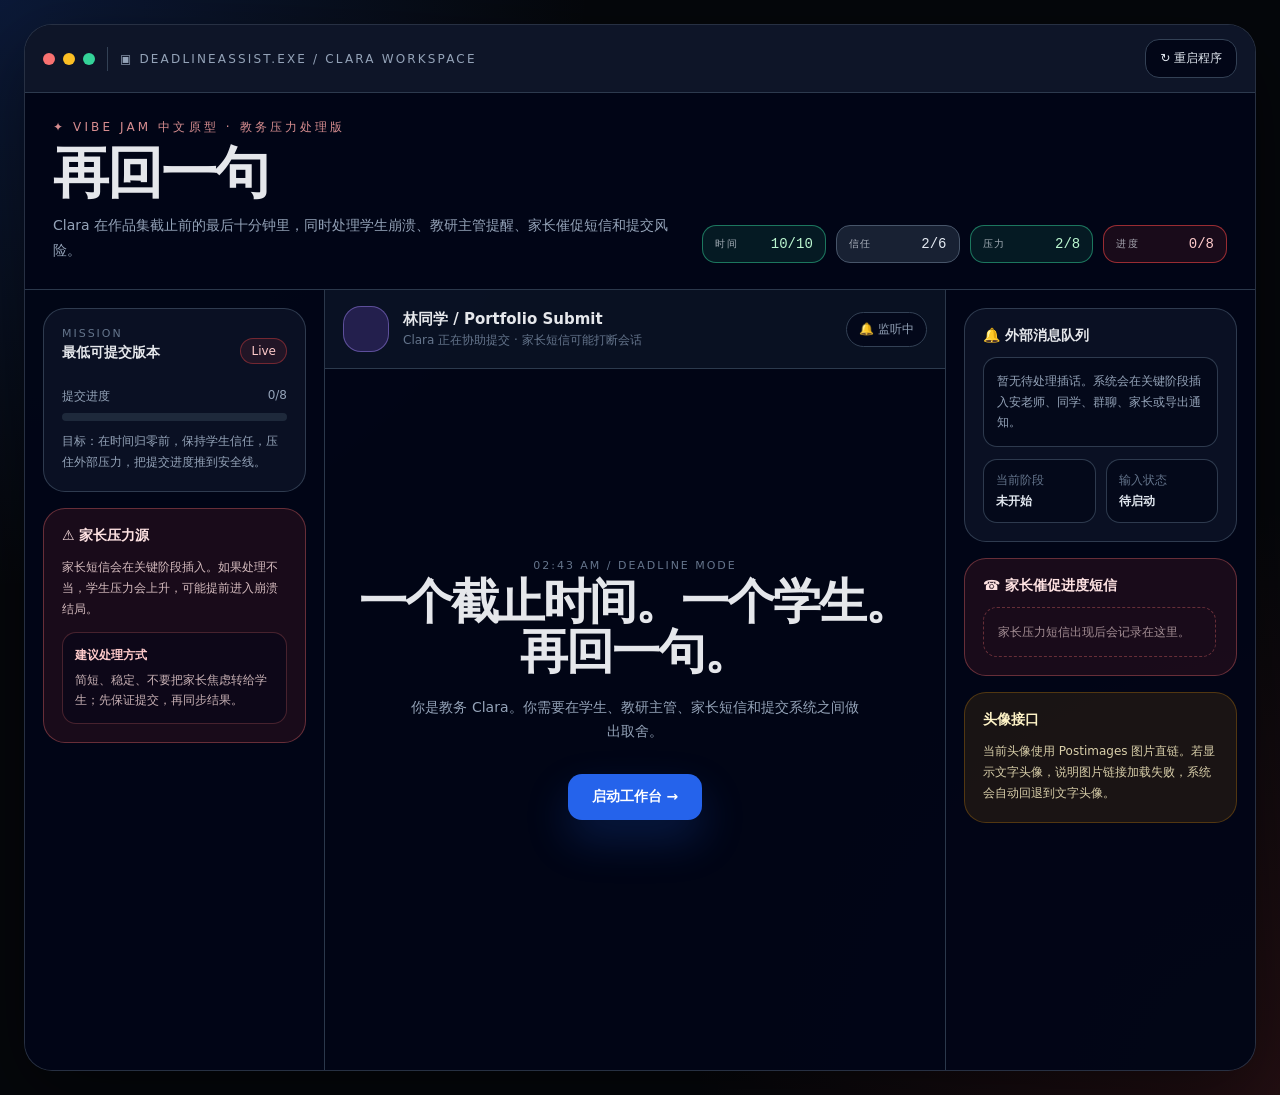
==== commit 447cae39: "Update index.html" ====
--- a/index.html
+++ b/index.html
@@ -477,6 +477,7 @@
     }
   </style>
 </head>
+
 
 <body>
   <div id="app"></div>
@@ -677,6 +678,8 @@
       pressureLog: [],
     };
 
+    let appMounted = false;
+
     function mergeStats(base, delta = {}) {
       return {
         trust: clamp(base.trust + (delta.trust || 0), LIMITS.trust[0], LIMITS.trust[1]),
@@ -725,6 +728,7 @@
         pendingInterrupt: null,
         pressureLog: [],
       };
+      appMounted = false;
       render();
     }
 
@@ -735,6 +739,7 @@
         { speaker: "system", text: "Deadline Assist 已启动。检测到学生提交风险：高。建议 Clara 先建立最低可提交版本。", timeStamp: "02:43 AM" },
         { speaker: "student", text: scenes[0].student, timeStamp: scenes[0].timeStamp },
       ];
+      appMounted = false;
       render();
     }
 
@@ -867,7 +872,8 @@
     function avatarHTML(speakerKey) {
       const speaker = speakers[speakerKey] || speakers.system;
       const url = speaker.avatarUrl || "";
-      const img = url ? `<img src="${escapeAttr(url)}" alt="${escapeAttr(speaker.name)}" onerror="this.remove(); this.parentNode.textContent='${escapeAttr(speaker.avatar)}';">` : speaker.avatar;
+      const fallback = escapeAttr(speaker.avatar);
+      const img = url ? `<img src="${escapeAttr(url)}" alt="${escapeAttr(speaker.name)}" onerror="this.remove(); this.parentNode.textContent='${fallback}';">` : speaker.avatar;
       return `<div class="avatar ${speaker.cls}">${img}</div>`;
     }
 
@@ -893,7 +899,7 @@
     function typingHTML() {
       const speakerKey = state.pendingInterrupt ? state.pendingInterrupt.speaker : "student";
       return `
-        <div class="msg">
+        <div class="msg" id="typing-row">
           ${avatarHTML(speakerKey)}
           <div class="typing"><span></span><span></span><span></span></div>
         </div>
@@ -950,11 +956,9 @@
       `;
     }
 
-    function render() {
+    function appShellHTML() {
       const progressPercent = clamp((state.stats.progress / 8) * 100, 0, 100);
-      const currentScene = scenes[state.sceneIndex];
-
-      document.getElementById("app").innerHTML = `
+      return `
         <div class="app">
           <div class="topbar">
             <div class="program">
@@ -975,12 +979,7 @@
               <h1>再回一句</h1>
               <p class="subtitle">Clara 在作品集截止前的最后十分钟里，同时处理学生崩溃、教研主管提醒、家长催促短信和提交风险。</p>
             </div>
-            <div class="stats">
-              <div class="stat ${statClass("time", state.stats.time)}"><span class="label">时间</span><span class="value">${state.stats.time}/10</span></div>
-              <div class="stat ${statClass("trust", state.stats.trust)}"><span class="label">信任</span><span class="value">${state.stats.trust}/6</span></div>
-              <div class="stat ${statClass("stress", state.stats.stress)}"><span class="label">压力</span><span class="value">${state.stats.stress}/8</span></div>
-              <div class="stat ${statClass("progress", state.stats.progress)}"><span class="label">进度</span><span class="value">${state.stats.progress}/8</span></div>
-            </div>
+            <div class="stats" id="stats-area"></div>
           </header>
 
           <main class="layout">
@@ -995,9 +994,9 @@
                 </div>
                 <div class="progress-row">
                   <span>提交进度</span>
-                  <span>${state.stats.progress}/8</span>
+                  <span id="progress-value">${state.stats.progress}/8</span>
                 </div>
-                <div class="bar"><div class="bar-fill" style="width:${progressPercent}%"></div></div>
+                <div class="bar"><div class="bar-fill" id="progress-bar" style="width:${progressPercent}%"></div></div>
                 <p>目标：在时间归零前，保持学生信任，压住外部压力，把提交进度推到安全线。</p>
               </section>
 
@@ -1020,52 +1019,25 @@
                     <div class="subline">Clara 正在协助提交 · 家长短信可能打断会话</div>
                   </div>
                 </div>
-                <div class="listen">🔔 ${state.pendingInterrupt ? "有插话待处理" : "监听中"}</div>
+                <div class="listen" id="listen-state">🔔 监听中</div>
               </div>
 
-              ${!state.started ? `
-                <div class="start">
-                  <div class="start-box">
-                    <div class="smallcap">02:43 AM / Deadline Mode</div>
-                    <h2>一个截止时间。一个学生。再回一句。</h2>
-                    <p>你是教务 Clara。你需要在学生、教研主管、家长短信和提交系统之间做出取舍。</p>
-                    <button class="primary" onclick="startGame()">启动工作台 →</button>
-                  </div>
-                </div>
-              ` : `
-                <div id="chat-scroll-area" class="chat-scroll">
-                  ${state.history.map(messageHTML).join("")}
-                  ${state.isTyping ? typingHTML() : ""}
-                  ${endingHTML()}
-                </div>
-                ${choicesHTML()}
-              `}
+              <div id="main-stage"></div>
             </section>
 
             <aside class="right">
               <section class="card">
                 <div class="card-title">🔔 外部消息队列</div>
-                <div class="queue-state ${state.pendingInterrupt ? "hot" : ""}">
-                  ${state.pendingInterrupt ? "当前有插话正在打断主线会话。必须处理后才能继续推进学生提交。" : "暂无待处理插话。系统会在关键阶段插入安老师、同学、群聊、家长或导出通知。"}
-                </div>
+                <div id="queue-state"></div>
                 <div class="mini-grid">
-                  <div class="mini"><span>当前阶段</span><strong>${state.started ? `${state.sceneIndex + 1}/${scenes.length}` : "未开始"}</strong></div>
-                  <div class="mini"><span>输入状态</span><strong>${state.phase === "choice" ? "等待回复" : state.phase === "interruptChoice" ? "处理插话" : state.phase === "locked" ? "对方输入中" : "待启动"}</strong></div>
+                  <div class="mini"><span>当前阶段</span><strong id="stage-value">未开始</strong></div>
+                  <div class="mini"><span>输入状态</span><strong id="phase-value">待启动</strong></div>
                 </div>
               </section>
 
               <section class="card red-card">
                 <div class="card-title">☎ 家长催促进度短信</div>
-                <div class="pressure-list">
-                  ${state.pressureLog.length === 0 ? `
-                    <div class="empty">家长压力短信出现后会记录在这里。</div>
-                  ` : state.pressureLog.map(item => `
-                    <div class="pressure-item">
-                      <div class="pressure-time">☎ ${escapeHTML(item.timeStamp)}</div>
-                      <div>${escapeHTML(item.text)}</div>
-                    </div>
-                  `).join("")}
-                </div>
+                <div class="pressure-list" id="pressure-list"></div>
               </section>
 
               <section class="card" style="border-color: rgba(245,158,11,.25); background: rgba(245,158,11,.10);">
@@ -1076,11 +1048,125 @@
           </main>
         </div>
       `;
-
-      window.requestAnimationFrame(() => {
-        const container = document.getElementById("chat-scroll-area");
-        if (container) container.scrollTop = container.scrollHeight;
-      });
+    }
+
+    function startScreenHTML() {
+      return `
+        <div class="start">
+          <div class="start-box">
+            <div class="smallcap">02:43 AM / Deadline Mode</div>
+            <h2>一个截止时间。一个学生。再回一句。</h2>
+            <p>你是教务 Clara。你需要在学生、教研主管、家长短信和提交系统之间做出取舍。</p>
+            <button class="primary" onclick="startGame()">启动工作台 →</button>
+          </div>
+        </div>
+      `;
+    }
+
+    function chatStageHTML() {
+      return `
+        <div id="chat-scroll-area" class="chat-scroll"></div>
+        <div id="choice-container"></div>
+      `;
+    }
+
+    function updateStats() {
+      const area = document.getElementById("stats-area");
+      if (!area) return;
+      area.innerHTML = `
+        <div class="stat ${statClass("time", state.stats.time)}"><span class="label">时间</span><span class="value">${state.stats.time}/10</span></div>
+        <div class="stat ${statClass("trust", state.stats.trust)}"><span class="label">信任</span><span class="value">${state.stats.trust}/6</span></div>
+        <div class="stat ${statClass("stress", state.stats.stress)}"><span class="label">压力</span><span class="value">${state.stats.stress}/8</span></div>
+        <div class="stat ${statClass("progress", state.stats.progress)}"><span class="label">进度</span><span class="value">${state.stats.progress}/8</span></div>
+      `;
+
+      const progressPercent = clamp((state.stats.progress / 8) * 100, 0, 100);
+      const progressValue = document.getElementById("progress-value");
+      const progressBar = document.getElementById("progress-bar");
+      if (progressValue) progressValue.textContent = `${state.stats.progress}/8`;
+      if (progressBar) progressBar.style.width = `${progressPercent}%`;
+    }
+
+    function updateRightPanel() {
+      const listenState = document.getElementById("listen-state");
+      const queueState = document.getElementById("queue-state");
+      const stageValue = document.getElementById("stage-value");
+      const phaseValue = document.getElementById("phase-value");
+      const pressureList = document.getElementById("pressure-list");
+
+      if (listenState) listenState.textContent = `🔔 ${state.pendingInterrupt ? "有插话待处理" : "监听中"}`;
+
+      if (queueState) {
+        queueState.className = `queue-state ${state.pendingInterrupt ? "hot" : ""}`;
+        queueState.textContent = state.pendingInterrupt
+          ? "当前有插话正在打断主线会话。必须处理后才能继续推进学生提交。"
+          : "暂无待处理插话。系统会在关键阶段插入安老师、同学、群聊、家长或导出通知。";
+      }
+
+      if (stageValue) stageValue.textContent = state.started ? `${state.sceneIndex + 1}/${scenes.length}` : "未开始";
+
+      if (phaseValue) {
+        phaseValue.textContent =
+          state.phase === "choice" ? "等待回复" :
+          state.phase === "interruptChoice" ? "处理插话" :
+          state.phase === "locked" ? "对方输入中" : "待启动";
+      }
+
+      if (pressureList) {
+        pressureList.innerHTML = state.pressureLog.length === 0
+          ? `<div class="empty">家长压力短信出现后会记录在这里。</div>`
+          : state.pressureLog.map(item => `
+              <div class="pressure-item">
+                <div class="pressure-time">☎ ${escapeHTML(item.timeStamp)}</div>
+                <div>${escapeHTML(item.text)}</div>
+              </div>
+            `).join("");
+      }
+    }
+
+    function updateChat() {
+      const stage = document.getElementById("main-stage");
+      if (!stage) return;
+
+      const hasChat = Boolean(document.getElementById("chat-scroll-area"));
+
+      if (!state.started) {
+        stage.innerHTML = startScreenHTML();
+        return;
+      }
+
+      if (!hasChat) {
+        stage.innerHTML = chatStageHTML();
+      }
+
+      const chat = document.getElementById("chat-scroll-area");
+      const choiceContainer = document.getElementById("choice-container");
+
+      if (chat) {
+        chat.innerHTML = `
+          ${state.history.map(messageHTML).join("")}
+          ${state.isTyping ? typingHTML() : ""}
+          ${endingHTML()}
+        `;
+        window.requestAnimationFrame(() => {
+          chat.scrollTop = chat.scrollHeight;
+        });
+      }
+
+      if (choiceContainer) {
+        choiceContainer.innerHTML = choicesHTML();
+      }
+    }
+
+    function render() {
+      const app = document.getElementById("app");
+      if (!appMounted) {
+        app.innerHTML = appShellHTML();
+        appMounted = true;
+      }
+      updateStats();
+      updateRightPanel();
+      updateChat();
     }
 
     function applyChoiceByIndex(index) {
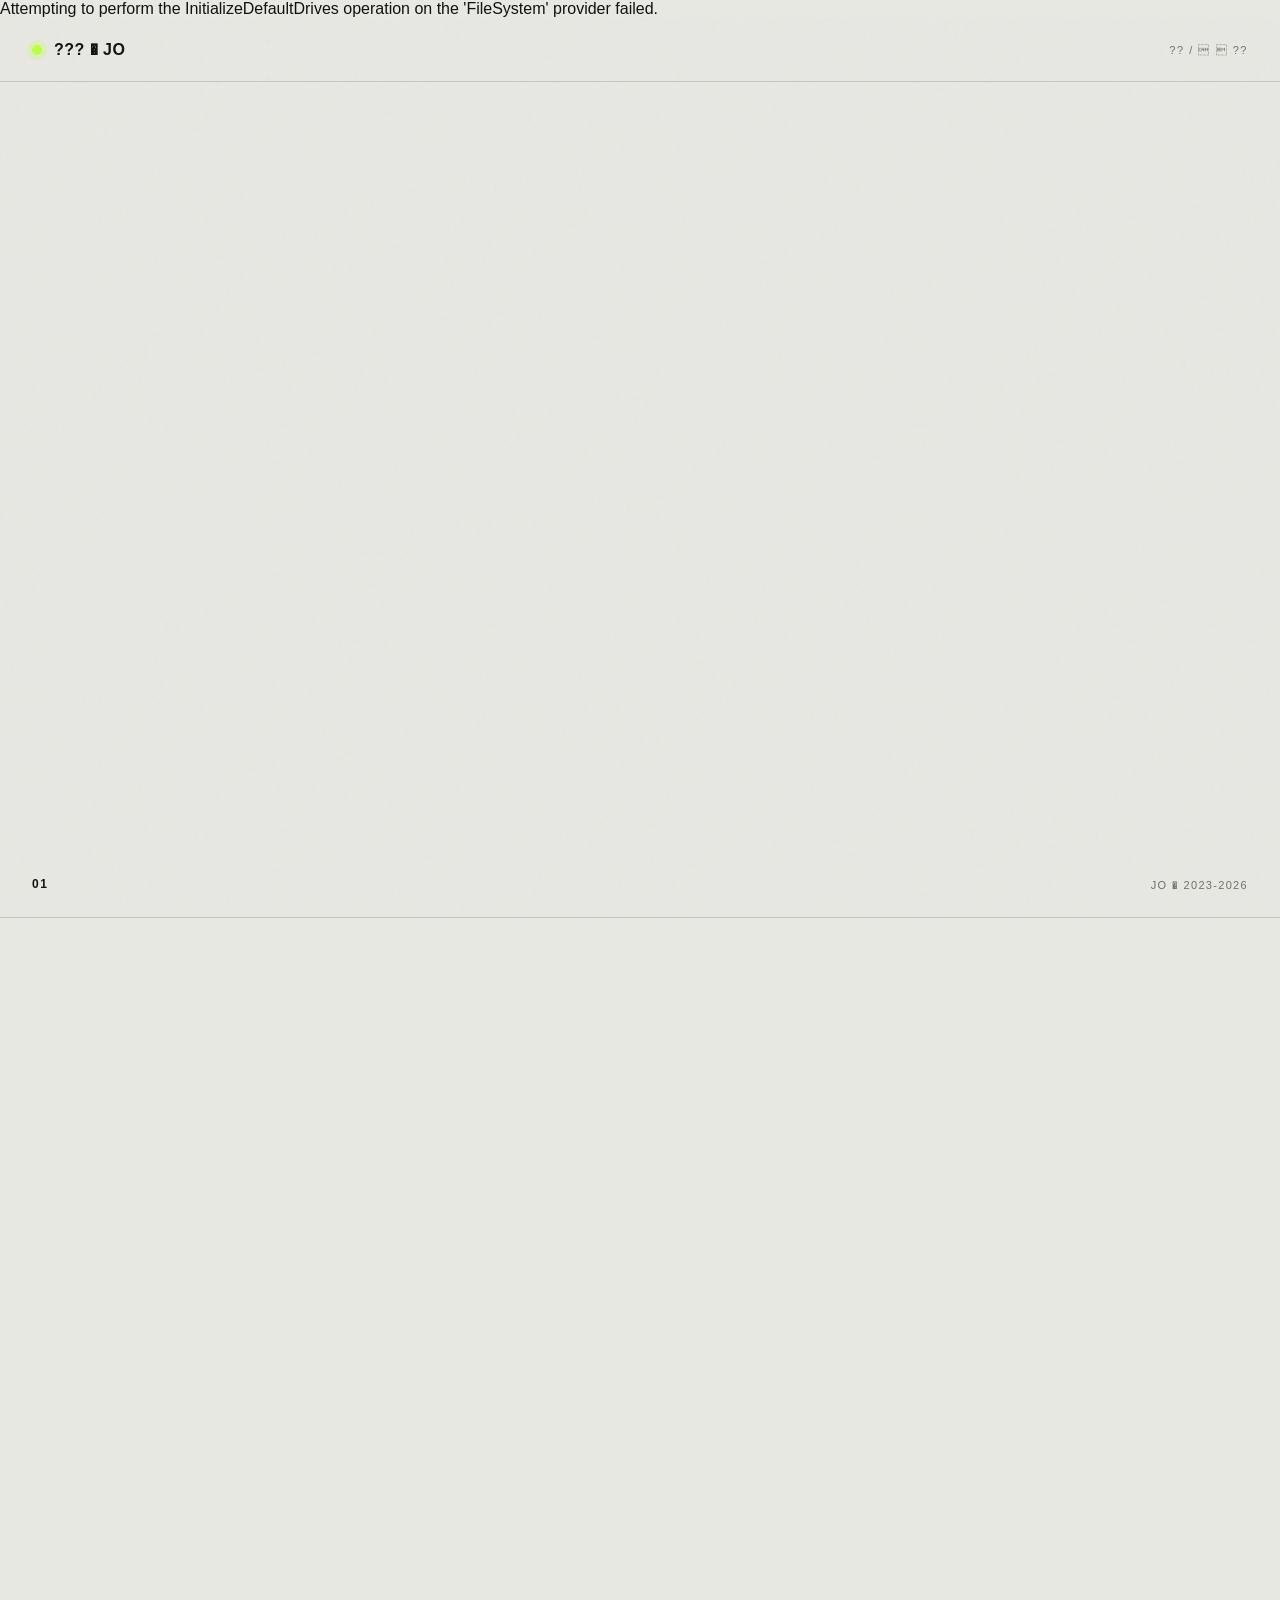
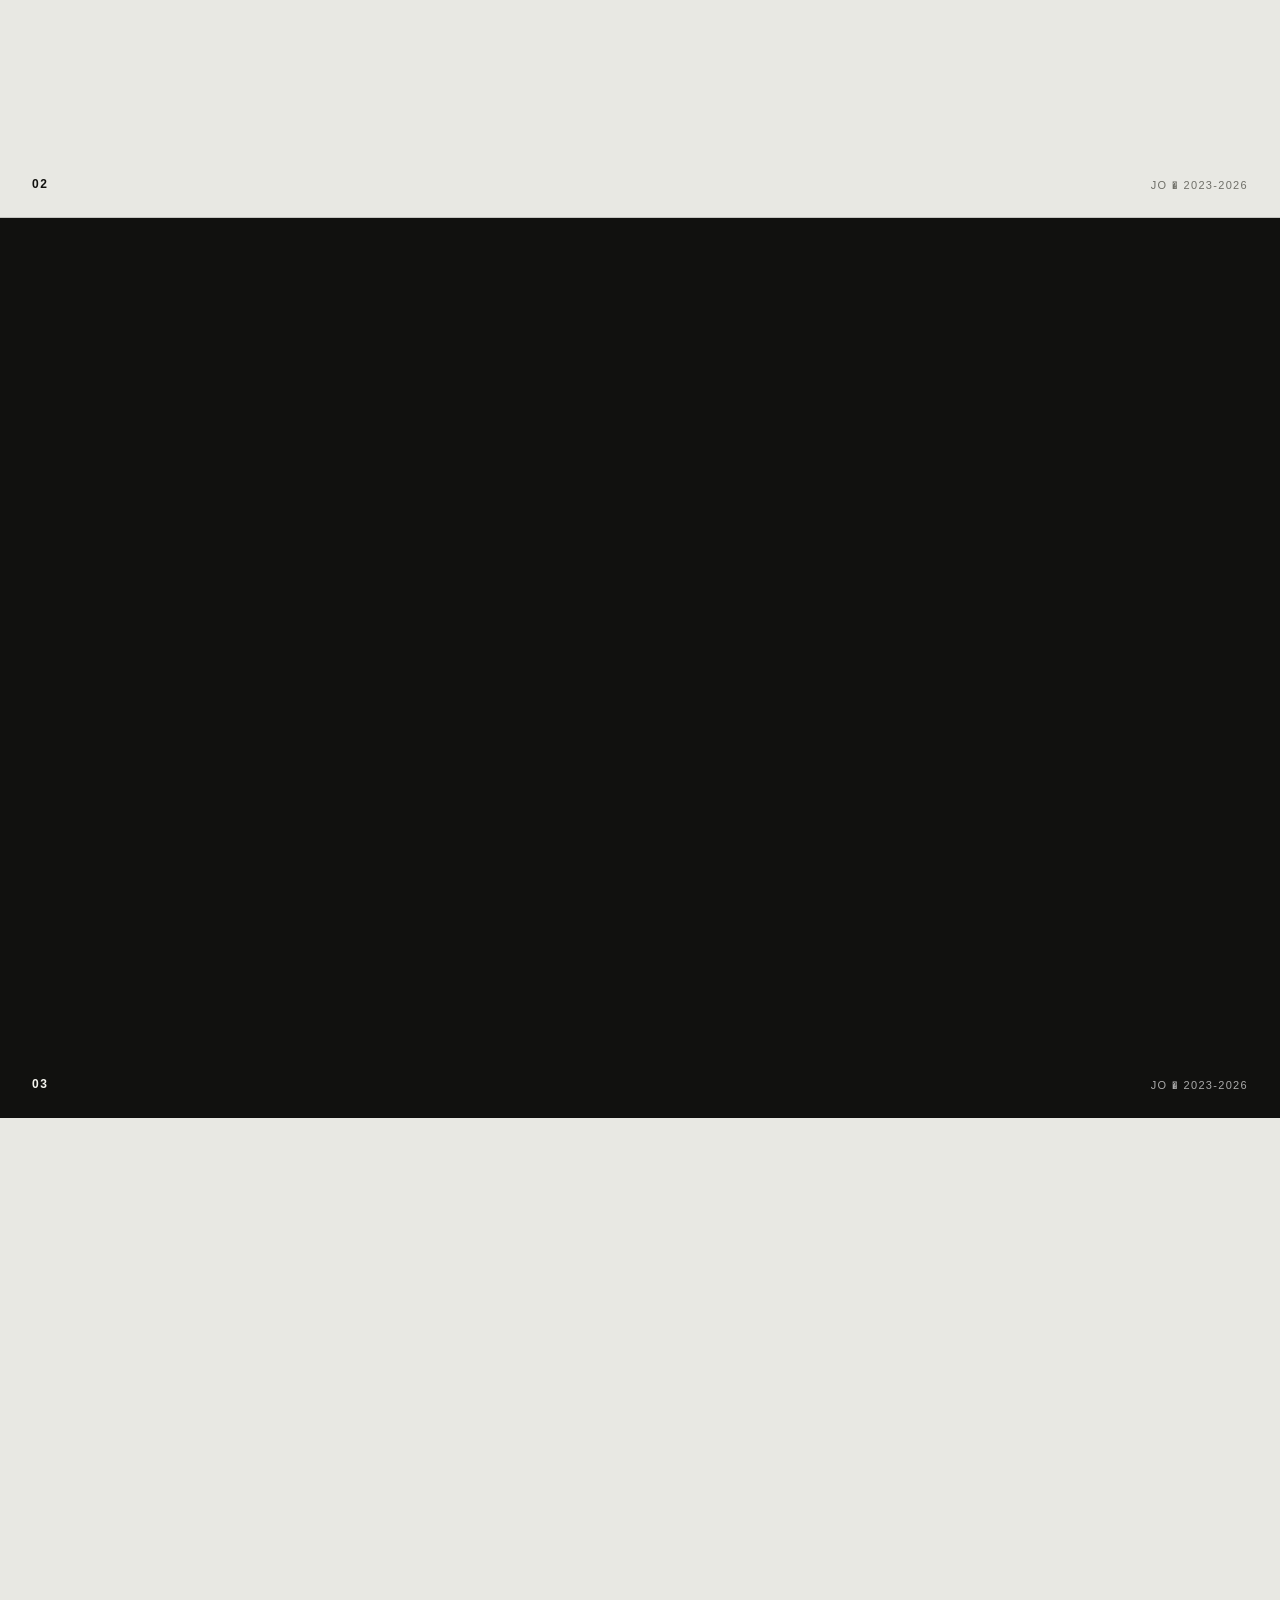
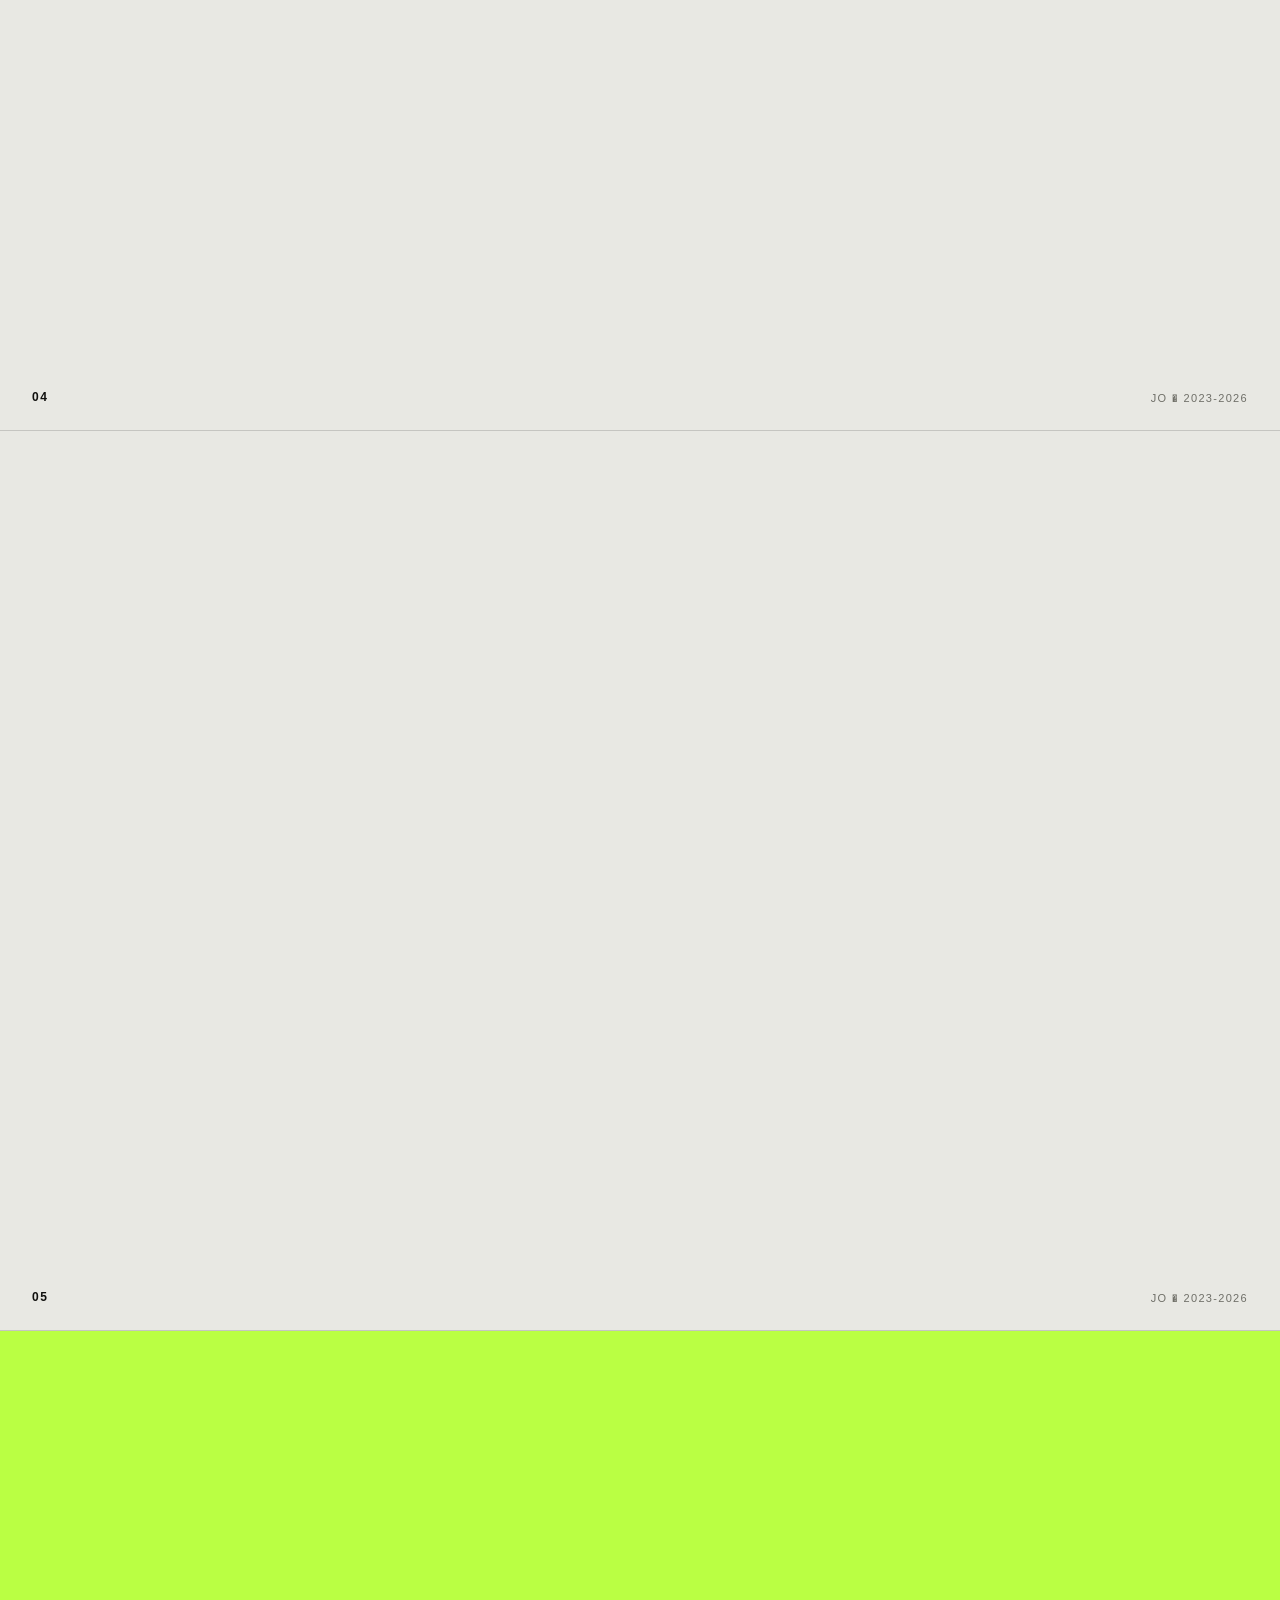
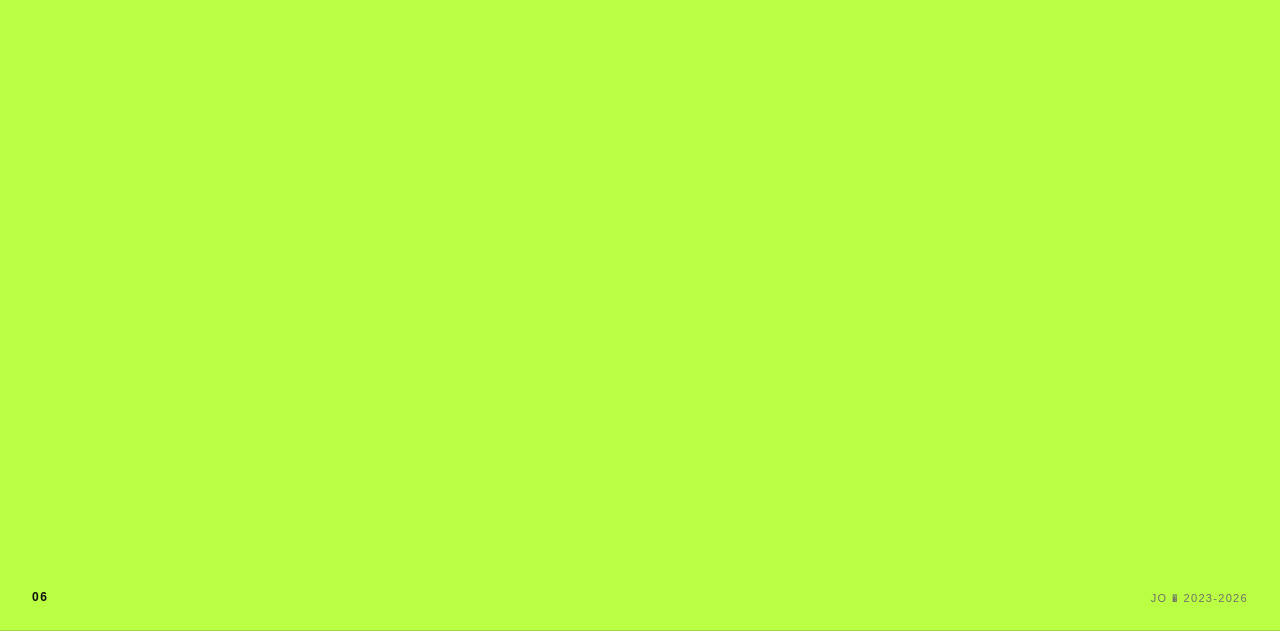
==== commit 9516a024: "Publish 2026 teaching review webpage" ====
--- a/index.html
+++ b/index.html
@@ -1,1204 +1,80 @@
+Attempting to perform the InitializeDefaultDrives operation on the 'FileSystem' provider failed.
 <!doctype html>
 <html lang="zh-CN">
 <head>
-  <meta charset="UTF-8" />
-  <meta name="viewport" content="width=device-width, initial-scale=1.0" />
-  <title>再回一句｜Vibe Jam Dialogue Game</title>
+  <meta charset="utf-8" />
+  <meta name="viewport" content="width=device-width,initial-scale=1" />
+  <meta name="theme-color" content="#e8e8e3" />
+  <title>???|???????</title>
+  <meta name="description" content="???????????? � 2023-2026" />
   <style>
-    :root {
-      --bg: #05070b;
-      --panel: rgba(15, 23, 42, 0.92);
-      --panel2: rgba(2, 6, 23, 0.78);
-      --line: rgba(71, 85, 105, 0.55);
-      --muted: #94a3b8;
-      --text: #e5e7eb;
-      --blue: #2563eb;
-      --red: #ef4444;
-      --green: #34d399;
-      --amber: #f59e0b;
-      --cyan: #22d3ee;
-      --violet: #8b5cf6;
-      --pink: #ec4899;
-      --shadow: 0 24px 80px rgba(0, 0, 0, 0.45);
-      --radius: 28px;
-    }
-
-    * { box-sizing: border-box; }
-    body {
-      margin: 0;
-      min-height: 100vh;
-      background:
-        radial-gradient(circle at 0% 0%, rgba(37, 99, 235, .20), transparent 35%),
-        radial-gradient(circle at 100% 100%, rgba(239, 68, 68, .13), transparent 35%),
-        var(--bg);
-      color: var(--text);
-      font-family: Inter, ui-sans-serif, system-ui, -apple-system, BlinkMacSystemFont, "Segoe UI", "Microsoft YaHei", sans-serif;
-      padding: 24px;
-      overflow-x: hidden;
-    }
-
-    button { font-family: inherit; cursor: pointer; }
-    .app {
-      max-width: 1440px;
-      margin: 0 auto;
-      border: 1px solid var(--line);
-      border-radius: var(--radius);
-      overflow: hidden;
-      background: rgba(2, 6, 23, .92);
-      box-shadow: var(--shadow);
-    }
-
-    .topbar {
-      display: flex;
-      align-items: center;
-      justify-content: space-between;
-      gap: 16px;
-      padding: 14px 18px;
-      background: rgba(15, 23, 42, .95);
-      border-bottom: 1px solid rgba(51, 65, 85, .85);
-    }
-
-    .window-dots { display: flex; gap: 8px; align-items: center; }
-    .dot { width: 12px; height: 12px; border-radius: 999px; }
-    .dot.red { background: #f87171; }
-    .dot.yellow { background: #fbbf24; }
-    .dot.green { background: #34d399; }
-    .program {
-      display: flex;
-      align-items: center;
-      gap: 12px;
-      color: #94a3b8;
-      font-size: 12px;
-      letter-spacing: .18em;
-      text-transform: uppercase;
-    }
-    .divider { width: 1px; height: 24px; background: #334155; }
-
-    .reset-btn {
-      display: inline-flex;
-      align-items: center;
-      gap: 8px;
-      background: rgba(2, 6, 23, .95);
-      color: #e2e8f0;
-      border: 1px solid #334155;
-      border-radius: 14px;
-      padding: 10px 14px;
-      font-size: 12px;
-      transition: .18s;
-    }
-    .reset-btn:hover { background: #1e293b; border-color: #64748b; }
-
-    .header {
-      padding: 26px 28px;
-      border-bottom: 1px solid rgba(51, 65, 85, .85);
-      background: rgba(2, 6, 23, .78);
-      display: flex;
-      justify-content: space-between;
-      gap: 24px;
-      align-items: end;
-    }
-
-    .eyebrow {
-      color: rgba(252, 165, 165, .85);
-      font-size: 12px;
-      letter-spacing: .26em;
-      text-transform: uppercase;
-      margin-bottom: 8px;
-    }
-
-    h1 {
-      margin: 0;
-      font-size: clamp(34px, 5vw, 56px);
-      line-height: 1.02;
-      letter-spacing: -.04em;
-    }
-
-    .subtitle {
-      margin: 12px 0 0;
-      max-width: 780px;
-      color: #94a3b8;
-      font-size: 14px;
-      line-height: 1.8;
-    }
-
-    .stats {
-      width: min(540px, 100%);
-      display: grid;
-      grid-template-columns: repeat(4, minmax(0, 1fr));
-      gap: 10px;
-    }
-
-    .stat {
-      border: 1px solid #475569;
-      background: rgba(30, 41, 59, .8);
-      border-radius: 14px;
-      padding: 10px 12px;
-      font-size: 12px;
-      display: flex;
-      justify-content: space-between;
-      align-items: center;
-      gap: 10px;
-      color: #e2e8f0;
-    }
-    .stat .label {
-      color: rgba(226, 232, 240, .72);
-      letter-spacing: .16em;
-      text-transform: uppercase;
-      font-size: 10px;
-    }
-    .stat .value { font-family: ui-monospace, SFMono-Regular, Menlo, Consolas, monospace; font-size: 14px; }
-    .stat.good { border-color: rgba(52, 211, 153, .5); color: #bbf7d0; background: rgba(52, 211, 153, .1); }
-    .stat.danger { border-color: rgba(239, 68, 68, .6); color: #fecaca; background: rgba(239, 68, 68, .1); }
-
-    .layout {
-      display: grid;
-      grid-template-columns: 300px minmax(0, 1fr) 310px;
-      min-height: 780px;
-    }
-
-    aside { background: rgba(2, 6, 23, .72); padding: 18px; }
-    .left { border-right: 1px solid rgba(51, 65, 85, .85); }
-    .right { border-left: 1px solid rgba(51, 65, 85, .85); }
-
-    .card {
-      border: 1px solid rgba(51, 65, 85, .9);
-      background: rgba(15, 23, 42, .68);
-      border-radius: 22px;
-      padding: 18px;
-      margin-bottom: 16px;
-    }
-
-    .card-title { font-size: 14px; font-weight: 650; margin-bottom: 12px; }
-    .mission-head {
-      display: flex;
-      justify-content: space-between;
-      gap: 12px;
-      align-items: center;
-      margin-bottom: 14px;
-    }
-    .smallcap {
-      color: #64748b;
-      font-size: 11px;
-      letter-spacing: .18em;
-      text-transform: uppercase;
-      margin-bottom: 4px;
-    }
-    .live {
-      color: #fecaca;
-      background: rgba(239, 68, 68, .1);
-      border: 1px solid rgba(239, 68, 68, .4);
-      border-radius: 999px;
-      padding: 5px 10px;
-      font-size: 12px;
-    }
-    .progress-row {
-      display: flex;
-      justify-content: space-between;
-      font-size: 12px;
-      color: #94a3b8;
-      margin-bottom: 8px;
-    }
-    .bar { height: 8px; overflow: hidden; border-radius: 999px; background: #1e293b; }
-    .bar-fill {
-      height: 100%;
-      width: 0%;
-      background: var(--green);
-      transition: width .25s ease;
-      border-radius: 999px;
-    }
-    .card p { margin: 10px 0 0; color: #94a3b8; font-size: 12px; line-height: 1.75; }
-    .red-card { border-color: rgba(248, 113, 113, .35); background: rgba(239, 68, 68, .1); }
-    .red-card .card-title { color: #fee2e2; }
-    .red-card p { color: rgba(254, 226, 226, .82); }
-    .tipbox {
-      margin-top: 12px;
-      border: 1px solid rgba(248, 113, 113, .25);
-      background: rgba(2, 6, 23, .48);
-      border-radius: 14px;
-      padding: 12px;
-      color: rgba(254, 226, 226, .78);
-      font-size: 12px;
-      line-height: 1.7;
-    }
-    .tipbox strong { color: #fecaca; display: block; margin-bottom: 4px; }
-
-    .center { min-width: 0; display: flex; flex-direction: column; background: rgba(2, 6, 23, .38); }
-    .chat-head {
-      display: flex;
-      justify-content: space-between;
-      align-items: center;
-      gap: 16px;
-      padding: 16px 18px;
-      border-bottom: 1px solid rgba(51, 65, 85, .85);
-      background: rgba(15, 23, 42, .65);
-    }
-    .identity { display: flex; align-items: center; gap: 14px; }
-    .headline { font-size: 15px; font-weight: 650; }
-    .subline { color: #64748b; font-size: 12px; margin-top: 3px; }
-    .listen {
-      display: flex;
-      align-items: center;
-      gap: 8px;
-      color: #94a3b8;
-      border: 1px solid #334155;
-      border-radius: 999px;
-      padding: 8px 12px;
-      font-size: 12px;
-      background: rgba(2, 6, 23, .75);
-    }
-
-    .start {
-      flex: 1;
-      display: flex;
-      align-items: center;
-      justify-content: center;
-      padding: 28px;
-      min-height: 640px;
-      text-align: center;
-    }
-    .start-box { max-width: 600px; }
-    .start-box h2 {
-      margin: 0;
-      font-size: clamp(32px, 4.4vw, 48px);
-      letter-spacing: -.04em;
-      line-height: 1.05;
-    }
-    .start-box p { margin: 18px auto 0; max-width: 460px; color: #94a3b8; line-height: 1.75; font-size: 14px; }
-    .primary {
-      margin-top: 30px;
-      display: inline-flex;
-      align-items: center;
-      gap: 10px;
-      background: #2563eb;
-      color: white;
-      border: 0;
-      border-radius: 14px;
-      padding: 14px 24px;
-      font-weight: 650;
-      font-size: 14px;
-      box-shadow: 0 20px 44px rgba(37, 99, 235, .22);
-      transition: .18s;
-    }
-    .primary:hover { background: #3b82f6; transform: translateY(-1px); }
-
-    .chat-scroll {
-      flex: 1;
-      min-height: 520px;
-      max-height: 720px;
-      overflow-y: auto;
-      padding: 24px 24px 32px;
-      display: flex;
-      flex-direction: column;
-      gap: 22px;
-      scroll-behavior: smooth;
-    }
-
-    .msg { display: flex; gap: 14px; align-items: flex-start; animation: in .22s ease both; }
-    @keyframes in { from { opacity: 0; transform: translateY(10px); } to { opacity: 1; transform: translateY(0); } }
-    .msg.player { justify-content: flex-end; }
-    .avatar {
-      width: 46px;
-      height: 46px;
-      flex-shrink: 0;
-      border-radius: 18px;
-      border: 1px solid;
-      display: flex;
-      align-items: center;
-      justify-content: center;
-      overflow: hidden;
-      font-size: 13px;
-      font-weight: 800;
-    }
-    .avatar img { width: 100%; height: 100%; object-fit: cover; display: block; }
-    .avatar.student { background: rgba(139, 92, 246, .2); color: #ede9fe; border-color: rgba(167, 139, 250, .45); }
-    .avatar.player { background: rgba(37, 99, 235, .22); color: #dbeafe; border-color: rgba(96, 165, 250, .45); }
-    .avatar.mentor { background: rgba(245, 158, 11, .22); color: #fef3c7; border-color: rgba(252, 211, 77, .45); }
-    .avatar.parent { background: rgba(239, 68, 68, .18); color: #fee2e2; border-color: rgba(248, 113, 113, .45); }
-    .avatar.peer { background: rgba(236, 72, 153, .18); color: #fce7f3; border-color: rgba(244, 114, 182, .45); }
-    .avatar.system { background: rgba(16, 185, 129, .18); color: #d1fae5; border-color: rgba(52, 211, 153, .45); }
-    .avatar.group { background: rgba(34, 211, 238, .18); color: #cffafe; border-color: rgba(103, 232, 249, .45); }
-
-    .bubblewrap { max-width: min(78%, 760px); }
-    .player .bubblewrap { text-align: right; }
-    .meta {
-      color: #64748b;
-      font-size: 10px;
-      letter-spacing: .16em;
-      text-transform: uppercase;
-      margin: 0 4px 7px;
-      display: flex;
-      flex-wrap: wrap;
-      gap: 7px;
-      align-items: center;
-    }
-    .player .meta { justify-content: flex-end; }
-    .bubble {
-      border-radius: 28px;
-      padding: 16px 20px;
-      line-height: 1.7;
-      font-size: 15px;
-      font-weight: 650;
-      box-shadow: 0 12px 30px rgba(0, 0, 0, .22);
-      white-space: pre-wrap;
-    }
-    .bubble.student { background: #1e293b; color: #e2e8f0; border-bottom-left-radius: 8px; }
-    .bubble.player { background: #2563eb; color: white; border-bottom-right-radius: 8px; }
-    .bubble.mentor { background: rgba(245, 158, 11, .14); color: #fffbeb; border: 1px solid rgba(245, 158, 11, .33); border-bottom-left-radius: 8px; }
-    .bubble.parent { background: rgba(239, 68, 68, .14); color: #fff1f2; border: 1px solid rgba(248, 113, 113, .33); border-bottom-left-radius: 8px; }
-    .bubble.peer { background: rgba(236, 72, 153, .14); color: #fdf2f8; border: 1px solid rgba(244, 114, 182, .33); border-bottom-left-radius: 8px; }
-    .bubble.system { background: rgba(16, 185, 129, .14); color: #ecfdf5; border: 1px solid rgba(52, 211, 153, .33); border-bottom-left-radius: 8px; }
-    .bubble.group { background: rgba(34, 211, 238, .14); color: #ecfeff; border: 1px solid rgba(103, 232, 249, .33); border-bottom-left-radius: 8px; }
-
-    .typing { display: flex; gap: 5px; width: fit-content; border-radius: 20px; background: rgba(51, 65, 85, .85); padding: 14px 18px; }
-    .typing span { width: 8px; height: 8px; border-radius: 50%; background: #cbd5e1; animation: dot 1s infinite ease-in-out; }
-    .typing span:nth-child(2) { animation-delay: .15s; }
-    .typing span:nth-child(3) { animation-delay: .3s; }
-    @keyframes dot {
-      0%, 80%, 100% { opacity: .25; transform: translateY(0); }
-      40% { opacity: 1; transform: translateY(-4px); }
-    }
-
-    .choice-area { border-top: 1px solid rgba(51, 65, 85, .88); background: rgba(2, 6, 23, .96); padding: 18px; }
-    .choice-area.interrupt { border-top-color: rgba(248, 113, 113, .35); background: rgba(69, 10, 10, .38); }
-    .choice-label { color: #64748b; font-size: 12px; letter-spacing: .18em; text-transform: uppercase; margin: 0 0 12px; }
-    .interrupt .choice-label { color: #fca5a5; }
-    .choices { display: grid; gap: 12px; }
-    .choice-btn {
-      width: 100%;
-      border: 1px solid rgba(51, 65, 85, .9);
-      background: rgba(15, 23, 42, .78);
-      color: #e2e8f0;
-      text-align: left;
-      border-radius: 16px;
-      padding: 16px 18px;
-      line-height: 1.65;
-      font-size: 14px;
-      transition: .18s;
-    }
-    .choice-btn:hover { border-color: rgba(59, 130, 246, .72); background: rgba(37, 99, 235, .12); }
-    .interrupt .choice-btn { border-color: rgba(248, 113, 113, .25); background: rgba(248, 113, 113, .1); color: #fff1f2; }
-    .interrupt .choice-btn:hover { border-color: rgba(252, 165, 165, .68); background: rgba(248, 113, 113, .16); }
-    .num {
-      display: inline-flex;
-      align-items: center;
-      justify-content: center;
-      width: 26px;
-      height: 26px;
-      margin-right: 10px;
-      border-radius: 9px;
-      background: #1e293b;
-      color: #94a3b8;
-      font-size: 12px;
-      font-weight: 800;
-    }
-    .choice-btn:hover .num { background: #2563eb; color: white; }
-    .interrupt .num { background: rgba(248, 113, 113, .22); color: #fecaca; }
-
-    .ending {
-      margin: 34px auto 0;
-      max-width: 720px;
-      text-align: center;
-      border: 1px solid rgba(52, 211, 153, .35);
-      background: rgba(52, 211, 153, .10);
-      border-radius: 34px;
-      padding: 30px;
-      box-shadow: 0 22px 64px rgba(6, 78, 59, .22);
-      animation: in .25s ease both;
-    }
-    .ending-tag { color: #6ee7b7; letter-spacing: .24em; text-transform: uppercase; font-size: 12px; margin-bottom: 8px; }
-    .ending h2 { margin: 0; font-size: 32px; }
-    .ending p { color: rgba(236, 253, 245, .84); line-height: 1.9; margin: 18px 0 0; font-size: 14px; }
-    .ending button {
-      margin-top: 24px;
-      background: #34d399;
-      color: #022c22;
-      border: 0;
-      border-radius: 14px;
-      padding: 13px 20px;
-      font-weight: 800;
-    }
-
-    .queue-state {
-      border: 1px solid rgba(51, 65, 85, .9);
-      background: rgba(2, 6, 23, .68);
-      border-radius: 14px;
-      padding: 13px;
-      color: #94a3b8;
-      font-size: 12px;
-      line-height: 1.7;
-    }
-    .queue-state.hot { border-color: rgba(248, 113, 113, .4); background: rgba(239, 68, 68, .1); color: #fecaca; }
-    .mini-grid { margin-top: 12px; display: grid; grid-template-columns: repeat(2, minmax(0, 1fr)); gap: 10px; }
-    .mini { border: 1px solid rgba(51, 65, 85, .9); background: rgba(2, 6, 23, .68); border-radius: 14px; padding: 12px; font-size: 12px; }
-    .mini span { color: #64748b; display: block; margin-bottom: 4px; }
-    .mini strong { color: #e2e8f0; }
-    .pressure-list { max-height: 350px; overflow-y: auto; display: grid; gap: 10px; padding-right: 2px; }
-    .empty {
-      border: 1px dashed rgba(248, 113, 113, .35);
-      border-radius: 14px;
-      padding: 14px;
-      color: rgba(254, 226, 226, .6);
-      font-size: 12px;
-      line-height: 1.7;
-    }
-    .pressure-item {
-      border: 1px solid rgba(248, 113, 113, .25);
-      background: rgba(2, 6, 23, .48);
-      border-radius: 14px;
-      padding: 12px;
-      color: rgba(255, 241, 242, .8);
-      font-size: 12px;
-      line-height: 1.7;
-    }
-    .pressure-time { color: #fecaca; font-weight: 700; margin-bottom: 4px; }
-
-    @media (max-width: 1100px) {
-      body { padding: 12px; }
-      .header { flex-direction: column; align-items: stretch; }
-      .stats { grid-template-columns: repeat(2, minmax(0, 1fr)); width: 100%; }
-      .layout { grid-template-columns: 1fr; }
-      .left, .right { border: 0; border-bottom: 1px solid rgba(51, 65, 85, .85); }
-      .right { border-top: 1px solid rgba(51, 65, 85, .85); }
-      .chat-scroll { max-height: none; }
-    }
-
-    @media (max-width: 640px) {
-      body { padding: 0; }
-      .app { border-radius: 0; min-height: 100vh; }
-      .program { letter-spacing: .08em; }
-      .divider { display: none; }
-      .topbar { align-items: flex-start; }
-      .reset-btn { padding: 9px 10px; }
-      .stats { grid-template-columns: 1fr; }
-      .bubblewrap { max-width: 86%; }
-      .bubble { font-size: 14px; }
-      .chat-head { align-items: flex-start; flex-direction: column; }
-      .listen { align-self: flex-start; }
-    }
+    :root{--bg:#e8e8e3;--ink:#11110f;--muted:#6f6f68;--acid:#baff43;--orange:#ff5d24;--paper:#f5f5ef;--line:rgba(17,17,15,.16)}
+    *{box-sizing:border-box}html{scroll-behavior:smooth;scroll-snap-type:y mandatory;background:var(--bg)}
+    body{margin:0;color:var(--ink);background:var(--bg);font-family:"Arial Narrow","PingFang SC","Microsoft YaHei",Arial,sans-serif;overflow-x:hidden}
+    button,a{font:inherit;color:inherit}button{cursor:pointer}.grain{position:fixed;inset:0;pointer-events:none;z-index:99;opacity:.065;background-image:url("data:image/svg+xml,%3Csvg viewBox='0 0 180 180' xmlns='http://www.w3.org/2000/svg'%3E%3Cfilter id='n'%3E%3CfeTurbulence type='fractalNoise' baseFrequency='.9' numOctaves='4' stitchTiles='stitch'/%3E%3C/filter%3E%3Crect width='100%25' height='100%25' filter='url(%23n)' opacity='.55'/%3E%3C/svg%3E")}
+    .topbar{position:fixed;z-index:50;top:0;left:0;right:0;height:64px;display:flex;align-items:center;justify-content:space-between;padding:0 32px;border-bottom:1px solid var(--line);background:rgba(232,232,227,.78);backdrop-filter:blur(14px)}
+    .brand{display:flex;gap:12px;align-items:center;font-weight:800;letter-spacing:.03em}.brand i{width:10px;height:10px;border-radius:50%;background:var(--acid);box-shadow:0 0 0 5px rgba(186,255,67,.25)}
+    .progress{display:flex;gap:7px}.progress a{display:block;width:28px;height:4px;background:#b9b9b2;transition:.35s}.progress a.active{width:52px;background:var(--ink)}
+    .hint{font-size:11px;text-transform:uppercase;letter-spacing:.14em;color:var(--muted)}
+    main{counter-reset:slide}.slide{min-height:100vh;scroll-snap-align:start;position:relative;padding:104px 7vw 58px;display:grid;align-content:center;overflow:hidden;border-bottom:1px solid var(--line);counter-increment:slide}
+    .slide::before{content:"0" counter(slide);position:absolute;left:32px;bottom:26px;font-size:12px;font-weight:800;letter-spacing:.12em}.slide::after{content:"JO � 2023-2026";position:absolute;right:32px;bottom:26px;font-size:11px;letter-spacing:.12em;color:var(--muted)}
+    .eyebrow{font-size:12px;font-weight:800;letter-spacing:.22em;text-transform:uppercase;margin-bottom:20px}.eyebrow span{display:inline-block;background:var(--acid);padding:7px 10px}
+    h1,h2,h3,p{margin:0}.display{font-size:clamp(58px,10vw,155px);line-height:.82;letter-spacing:-.075em;font-weight:900}.display .outline{color:transparent;-webkit-text-stroke:1.5px var(--ink)}
+    .lead{font-size:clamp(18px,2vw,30px);line-height:1.25;max-width:760px}.tiny{font-size:12px;line-height:1.65;color:var(--muted)}
+    .hero{grid-template-columns:1.18fr .82fr;gap:6vw}.hero-copy{z-index:2}.hero-copy .lead{margin:26px 0 34px;max-width:610px}.cover-meta{display:flex;align-items:center;gap:14px;font-size:12px;font-weight:800;letter-spacing:.12em;text-transform:uppercase}.cover-meta i{width:34px;height:1px;background:var(--ink)}.cover-metrics{display:grid;grid-template-columns:repeat(4,minmax(108px,1fr));margin-top:48px;border-top:1px solid var(--ink);border-left:1px solid var(--ink);max-width:760px}.cover-metric{min-height:126px;padding:18px 15px;border-right:1px solid var(--ink);border-bottom:1px solid var(--ink);display:flex;flex-direction:column;justify-content:space-between;background:rgba(245,245,239,.38)}.cover-metric strong{font-size:clamp(38px,4.7vw,72px);line-height:.8;letter-spacing:-.07em}.cover-metric span{font-size:11px;font-weight:800;line-height:1.35}.chips{display:flex;flex-wrap:wrap;gap:8px}.chip{border:1px solid var(--ink);padding:8px 12px;border-radius:999px;font-size:12px;font-weight:700;background:rgba(245,245,239,.52)}
+    .hero-art{position:relative;min-height:60vh}.orbit{position:absolute;border:1px solid var(--ink);border-radius:50%;inset:8% 2% 0 8%;transform:rotate(-10deg)}.orbit.two{inset:20% 12% 10% 0;transform:rotate(23deg);border-color:var(--orange)}
+    .figure{position:absolute;inset:-2% 0 -5% 5%;width:96%;height:105%;filter:drop-shadow(18px 18px 0 rgba(17,17,15,.05))}.figure path,.figure circle{fill:none;stroke:var(--ink);stroke-width:1.5;vector-effect:non-scaling-stroke}.figure .accent{stroke:var(--orange);stroke-width:3}.hero-tag{position:absolute;right:0;top:4%;background:var(--orange);color:#fff;padding:12px 16px;font-weight:900;transform:rotate(4deg)}
+    .stats-wrap{display:grid;grid-template-columns:1fr 1.55fr;gap:8vw;align-items:end}.section-title{font-size:clamp(45px,7vw,108px);line-height:.88;letter-spacing:-.065em;font-weight:900}.stats{display:grid;grid-template-columns:repeat(2,1fr);border-top:1px solid var(--ink);border-left:1px solid var(--ink)}.stat{min-height:190px;padding:24px;border-right:1px solid var(--ink);border-bottom:1px solid var(--ink);display:flex;flex-direction:column;justify-content:space-between;background:rgba(245,245,239,.35);transition:.3s}.stat:hover{background:var(--acid);transform:translate(-5px,-5px);box-shadow:5px 5px 0 var(--ink)}.num{font-size:clamp(56px,7vw,104px);font-weight:950;line-height:.8;letter-spacing:-.07em}.num sup{font-size:.28em;vertical-align:top}.label{font-size:14px;font-weight:800}.scope{position:absolute;left:7vw;bottom:55px;max-width:430px}
+    .stat{min-height:270px;justify-content:flex-start}.label{margin-top:13px}.stat-detail{margin-top:auto;padding-top:18px;border-top:1px solid var(--line);font-size:11px;line-height:1.55;color:var(--muted)}.stat-detail b{color:var(--ink)}.split-bar{display:grid;grid-template-columns:18fr 8fr;height:7px;margin:10px 0 8px;background:#c8c8c0}.split-bar i:first-child{background:var(--ink)}.split-bar i:last-child{background:var(--orange)}.stat-pair{display:flex;justify-content:space-between;gap:12px;color:var(--ink);font-weight:800}.course-lines,.school-lines{display:grid;gap:7px}.course-lines b,.school-lines b{display:block;font-size:10px;letter-spacing:.08em;text-transform:uppercase}
+    .pipeline{background:var(--ink);color:var(--paper)}.pipeline::after,.pipeline .tiny{color:#aaa}.pipeline .eyebrow span{color:var(--ink)}.stages{display:grid;grid-template-columns:repeat(5,1fr);margin-top:64px;border-top:1px solid #555}.stage{position:relative;min-height:330px;padding:25px 18px;border-right:1px solid #555;overflow:hidden}.stage b{display:block;font-size:13px;letter-spacing:.1em}.stage strong{display:block;font-size:clamp(30px,3.2vw,54px);line-height:.9;margin-top:30px;letter-spacing:-.05em}.stage p{position:absolute;left:18px;right:18px;bottom:20px;font-size:12px;line-height:1.55;color:#aaa}.stage i{position:absolute;right:-22px;top:64px;font-size:150px;font-style:normal;font-weight:950;color:transparent;-webkit-text-stroke:1px #444;line-height:.8}.stage:hover i{color:var(--acid);-webkit-text-stroke:0}.stage:hover p{color:#fff}
+    .cases-head{display:flex;align-items:end;justify-content:space-between;gap:30px;margin-bottom:40px}.cases-head .tiny{max-width:330px}.case-grid{display:grid;grid-template-columns:repeat(4,1fr);gap:14px}.case{position:relative;min-height:56vh;padding:22px;border:1px solid var(--ink);background:var(--paper);text-align:left;overflow:hidden;transition:.35s}.case:hover{transform:translateY(-12px);box-shadow:0 12px 0 var(--ink)}.case:nth-child(2){background:var(--acid)}.case:nth-child(3){background:#d9d9d2}.case:nth-child(4){background:var(--orange);color:#fff}.case .index{font-size:11px;font-weight:900;letter-spacing:.2em}.case h3{font-size:clamp(29px,3.1vw,48px);line-height:.95;letter-spacing:-.05em;margin-top:18px}.case .result{font-size:13px;font-weight:800;margin-top:12px;line-height:1.4}.case .visual{position:absolute;left:12%;right:12%;bottom:70px;height:42%;border:1px solid currentColor;border-radius:50% 45% 35% 55%;transform:rotate(-8deg);opacity:.82}.case .visual::before,.case .visual::after{content:"";position:absolute;border:1px solid currentColor;border-radius:50%}.case .visual::before{inset:12% -18%}.case .visual::after{inset:-18% 18%;transform:rotate(28deg)}.case .open{position:absolute;left:22px;bottom:20px;font-size:11px;text-transform:uppercase;letter-spacing:.16em;font-weight:900}.case .open::after{content:" ?"}
+    .cred-grid{display:grid;grid-template-columns:1.25fr .75fr;gap:18px;margin-top:45px}.cred{border:1px solid var(--ink);min-height:350px;padding:32px;position:relative;overflow:hidden}.cred:first-child{background:var(--acid)}.cred:last-child{background:var(--paper)}.cred .mega{font-size:clamp(72px,12vw,190px);font-weight:950;line-height:.75;letter-spacing:-.08em}.cred h3{position:absolute;left:32px;bottom:68px;font-size:clamp(25px,3vw,46px);letter-spacing:-.04em}.cred p{position:absolute;left:32px;right:32px;bottom:28px;font-size:12px;color:var(--muted)}.cred svg{position:absolute;right:-5%;top:-10%;width:70%;height:90%;opacity:.25}
+    .next{background:var(--acid)}.next-grid{display:grid;grid-template-columns:.85fr 1.15fr;gap:8vw;align-items:center}.goals{border-top:1px solid var(--ink)}.goal{display:grid;grid-template-columns:76px 1fr auto;align-items:center;gap:22px;padding:25px 0;border-bottom:1px solid var(--ink);transition:.25s}.goal:hover{padding-left:16px;background:rgba(255,255,255,.25)}.goal em{font-size:12px;font-style:normal;font-weight:900}.goal strong{font-size:clamp(22px,2.7vw,40px);letter-spacing:-.04em}.goal span{font-size:12px;max-width:190px;text-align:right}.closing{margin-top:42px;font-size:12px;font-weight:800;letter-spacing:.16em;text-transform:uppercase}
+    .modal{position:fixed;inset:0;z-index:80;background:rgba(17,17,15,.72);display:none;place-items:center;padding:28px}.modal.open{display:grid}.modal-card{width:min(900px,100%);max-height:84vh;overflow:auto;background:var(--paper);border:1px solid #fff;padding:clamp(28px,5vw,64px);position:relative}.close{position:absolute;right:18px;top:18px;border:1px solid var(--ink);background:transparent;width:38px;height:38px}.modal-card h3{font-size:clamp(44px,7vw,92px);letter-spacing:-.07em;line-height:.85}.modal-kicker{font-size:12px;font-weight:900;letter-spacing:.18em;margin-bottom:18px}.modal-grid{display:grid;grid-template-columns:repeat(3,1fr);gap:1px;background:var(--ink);border:1px solid var(--ink);margin-top:40px}.modal-grid div{background:var(--paper);padding:20px;min-height:150px}.modal-grid b{font-size:11px;letter-spacing:.15em}.modal-grid p{font-size:15px;line-height:1.55;margin-top:16px}.modal-result{margin-top:26px;font-size:clamp(22px,3vw,38px);font-weight:900;line-height:1.15}
+    .reveal{opacity:0;transform:translateY(35px);transition:.75s cubic-bezier(.2,.8,.2,1)}.visible .reveal{opacity:1;transform:none}.visible .reveal:nth-child(2){transition-delay:.08s}.visible .reveal:nth-child(3){transition-delay:.16s}
+    @media(max-width:900px){.topbar{padding:0 18px}.hint{display:none}.slide{padding:92px 22px 54px;min-height:auto;scroll-snap-align:none}.hero,.stats-wrap,.next-grid{grid-template-columns:1fr}.hero-art{min-height:44vh}.cover-metrics{grid-template-columns:repeat(2,1fr)}.scope{position:static;margin-top:25px}.stats{margin-top:30px}.stages{grid-template-columns:1fr}.stage{min-height:210px;border-bottom:1px solid #555}.case-grid{grid-template-columns:1fr 1fr}.case{min-height:430px}.cred-grid{grid-template-columns:1fr}.modal-grid{grid-template-columns:1fr}.goal{grid-template-columns:46px 1fr}.goal span{display:none}}
+    @media(max-width:560px){.display{font-size:58px}.cover-metrics{grid-template-columns:1fr 1fr}.cover-metric{min-height:108px}.stats{grid-template-columns:1fr}.case-grid{grid-template-columns:1fr}.case{min-height:72vh}.progress a{width:12px}.progress a.active{width:24px}}
+    @media(prefers-reduced-motion:reduce){*{scroll-behavior:auto!important;transition:none!important}}
   </style>
 </head>
-
-
 <body>
-  <div id="app"></div>
-
+  <div class="grain"></div>
+  <header class="topbar"><div class="brand"><i></i>??? � JO</div><nav class="progress" aria-label="????"></nav><div class="hint">?? /   ??</div></header>
+  <main>
+    <section class="slide hero" id="s1">
+      <div class="hero-copy"><div class="eyebrow reveal"><span>2023-2026 � Teaching Review</span></div><h1 class="display reveal">??<br><span class="outline">??</span></h1><p class="lead reveal">????????????????</p><div class="cover-meta reveal"><span>??? � JO</span><i></i><span>3D GAME ART / TECH ART</span></div><div class="cover-metrics reveal"><div class="cover-metric"><strong>88<sup>+</sup></strong><span>???????</span></div><div class="cover-metric"><strong>84<sup>+</sup></strong><span>??????</span></div><div class="cover-metric"><strong>9</strong><span>????</span></div><div class="cover-metric"><strong>100</strong><span>Offer??</span></div></div></div>
+      <div class="hero-art reveal" aria-hidden="true"><div class="orbit"></div><div class="orbit two"></div><div class="hero-tag">DATA � OUTCOME</div><svg class="figure" viewBox="0 0 600 760"><path d="M318 56c-62 4-109 56-107 121 1 43 23 75 47 99-13 31-31 61-40 96-26 93-3 211 25 297m74-613c65 1 111 50 107 117-2 42-24 78-52 105 12 34 27 62 37 100 23 91 1 195-29 291M259 286c31 15 78 15 111-3M231 352c56 28 128 27 178 0M218 390c-58 29-101 89-134 165M411 392c61 31 97 93 121 166M245 669c-15 18-31 31-58 35M379 669c16 18 33 30 60 35"/><path class="accent" d="M257 156c16-34 82-51 117 2M279 211c23 13 49 12 70-2M248 511c45 22 90 25 139 0"/><circle cx="284" cy="180" r="4"/><circle cx="347" cy="180" r="4"/></svg></div>
+    </section>
+    <section class="slide" id="s2"><div class="stats-wrap"><div><div class="eyebrow reveal"><span>01 � ????</span></div><h2 class="section-title reveal">????<br>??</h2></div><div class="stats reveal"><article class="stat"><div class="num" data-count="88">0<sup>+</sup></div><div class="label">??</div><div class="stat-detail"><b>??????</b><br>??14??????</div></article><article class="stat"><div class="num" data-count="84">0<sup>+</sup></div><div class="label">????</div><div class="stat-detail"><b>?Offer????</b><div class="split-bar" aria-hidden="true"><i></i><i></i></div><div class="stat-pair"><span>??? 18?</span><span>??? 8?</span></div></div></article><article class="stat"><div class="num" data-count="9">0</div><div class="label">???? � 3??+6??</div><div class="stat-detail course-lines"><div><b>????</b>Maya???? � ZBrush???? � ??Houdini</div><div><b>????</b>??????? � ????3D?? � 3D?????? � ?????? � 3D?????? � Houdini??</div></div></article><article class="stat"><div class="num" data-count="100">0</div><div class="label">????? Offer ??</div><div class="stat-detail school-lines"><div><b>????</b>????? USC � ?????? NTU � ???? � ???? � ?????? RIT � ArtCenter</div></div></article></div></div></section>
+    <section class="slide pipeline" id="s3"><div class="eyebrow reveal"><span>02 � ????</span></div><h2 class="section-title reveal">?????<br>???????</h2><div class="stages reveal"><div class="stage"><b>01 / PLAN</b><strong>????<br>?????</strong><i>P</i><p>????????????????????,?????????????????</p></div><div class="stage"><b>02 / GUIDE</b><strong>????<br>?????</strong><i>G</i><p>??????????????????????,???????????????</p></div><div class="stage"><b>03 / PIPELINE</b><strong>????<br>?????</strong><i>T</i><p>?????UV???,???????????,?????????????</p></div><div class="stage"><b>04 / LOOKDEV</b><strong>????<br>?????</strong><i>L</i><p>??PBR???XGen???LookDev??,???????????????????</p></div><div class="stage"><b>05 / DELIVERY</b><strong>????<br>??????</strong><i></i><p>????????????????????,???????????????????</p></div></div></section>
+    <section class="slide" id="s4"><div class="cases-head"><div><div class="eyebrow reveal"><span>03 � ????</span></div><h2 class="section-title reveal">???????<br>??????</h2></div><p class="tiny reveal">4?????,?????????????????/?????</p></div><div class="case-grid reveal">
+      <button class="case" data-case="liya"><span class="index">CASE 01 � CHARACTER</span><h3>???</h3><p class="result">?? � Hertfordshire/Goldsmiths?4?</p><div class="visual"></div><span class="open">??????</span></button>
+      <button class="case" data-case="shao"><span class="index">CASE 02 � CREATURE</span><h3>???</h3><p class="result">??3D??Offer � ??4???</p><div class="visual"></div><span class="open">??????</span></button>
+      <button class="case" data-case="wang"><span class="index">CASE 03 � TECH ART</span><h3>???</h3><p class="result">??/????TA � Goldsmiths???</p><div class="visual"></div><span class="open">??????</span></button>
+      <button class="case" data-case="wu"><span class="index">CASE 04 � GAME</span><h3>???</h3><p class="result">?????? � ???5???</p><div class="visual"></div><span class="open">??????</span></button>
+    </div></section>
+    <section class="slide" id="s5"><div class="eyebrow reveal"><span>04 � ???????</span></div><h2 class="section-title reveal">?????<br>????????</h2><div class="cred-grid reveal"><article class="cred"><div class="mega">UAI</div><h3>??????</h3><p>????????,???????????????????????</p><svg viewBox="0 0 300 300" aria-hidden="true"><circle cx="150" cy="150" r="120" fill="none" stroke="currentColor"/><circle cx="150" cy="150" r="72" fill="none" stroke="currentColor"/><path d="M30 150h240M150 30v240M65 65l170 170M235 65L65 235" stroke="currentColor"/></svg></article><article class="cred"><div class="mega">GGJ</div><h3>?????????</h3><p>?????????????????????????????</p></article></div></section>
+    <section class="slide next" id="s6"><div class="next-grid"><div><div class="eyebrow reveal"><span>05 � ??????</span></div><h2 class="section-title reveal">????<br>????</h2><p class="closing reveal">IMPROVE � PRESENT � RENEW</p></div><div class="goals reveal"><div class="goal"><em>01</em><strong>????????</strong><span>????????????????,???????????</span></div><div class="goal"><em>02</em><strong>12? ARTDiCO Host ????</strong><span>?????????????????????</span></div><div class="goal"><em>03</em><strong>UAI ??????</strong><span>??????????????????,??????</span></div></div></div></section>
+  </main>
+  <div class="modal" role="dialog" aria-modal="true" aria-labelledby="modal-title"><div class="modal-card"><button class="close" aria-label="??">�</button><div id="modal-content"></div></div></div>
   <script>
-    const AVATAR_IMAGES = {
-      clara: "https://i.postimg.cc/QFFX9YDY/avatar-clara-jpg.jpg",
-      student: "https://i.postimg.cc/18VQ5gcZ/avatar-student-jpg.jpg",
-      parent: "https://i.postimg.cc/VJ08LSBm/avatar-parent-jpg.jpg",
-      mentor: "https://i.postimg.cc/grMrBTzd/72502613-03ea-47a9-8116-2b598083f745.png",
+    const cases={
+      liya:{k:"CASE 01 � CHARACTER",n:"???",t:"????????????",a:"????????????,???????????/?????????????",b:"???????????UV?PBR???XGen???LookDev????,????????????",c:"????:University of Hertfordshire(MA Concept Art)?Goldsmiths(MA Computer Games: Art & Design)?Escape Studios(MA Game Art)?Teesside University(Concept Art)?"},
+      shao:{k:"CASE 02 � CREATURE",n:"???",t:"???????????",a:"????????,????????????????3D??????????",b:"?????????????,?Decimation??????????????,???????????",c:"????:??????"???????"Offer,?????3D??,??????????15K-20K?????:University of Hertfordshire?Goldsmiths?Escape Studios?Teesside University?"},
+      wang:{k:"CASE 03 � TECH ART",n:"???",t:"TA???????????",a:"???????????,??????????????????????",b:"??Houdini?????????,????????,???????????????",c:"??/????:??????? AI-PCG ???(UGC-Game)????? OpenLight ?????????;?????? Goldsmiths?Escape Studios?Nanyang Technological University?Abertay University?The University of Utah?University of Central Florida?"},
+      wu:{k:"CASE 04 � GAME",n:"???",t:"?????????????",a:"????????????,???????????????????????????",b:"??Unity?????????????IK???Shader??????????????",c:"????:????,?????????/????;?????? Escape Studios?Nanyang Technological University?Abertay University?The University of Utah?University of Central Florida?"}
     };
-
-    const speakers = {
-      student: { name: "林同学", role: "作品集学生", avatar: "林", avatarUrl: AVATAR_IMAGES.student, cls: "student" },
-      player: { name: "Clara", role: "教务", avatar: "C", avatarUrl: AVATAR_IMAGES.clara, cls: "player" },
-      mentor: { name: "安老师", role: "教研主管", avatar: "安", avatarUrl: AVATAR_IMAGES.mentor, cls: "mentor" },
-      parent: { name: "学生家长", role: "压力短信", avatar: "家", avatarUrl: AVATAR_IMAGES.parent, cls: "parent" },
-      peer: { name: "Mina", role: "同班同学", avatar: "M", cls: "peer" },
-      system: { name: "Deadline OS", role: "系统通知", avatar: "OS", cls: "system" },
-      group: { name: "提交群聊", role: "群消息", avatar: "群", cls: "group" },
-    };
-
-    const INITIAL_STATS = { trust: 2, stress: 2, time: 10, progress: 0 };
-    const LIMITS = { trust: [0, 6], stress: [0, 8], time: [0, 10], progress: [0, 8] };
-    const clamp = (value, min, max) => Math.max(min, Math.min(max, value));
-
-    const scenes = [
-      {
-        id: "opening",
-        timeStamp: "02:43 AM",
-        student: "我真的做不完了。还有十分钟截止，我的作品集页面看起来还是没整理好。",
-        choices: [
-          { text: "先别慌。直接告诉我现在缺哪一块。", reply: "缺项目描述，还有图片顺序。我不知道该先改哪个。", delta: { progress: 1, stress: 1, time: -1 } },
-          { text: "先呼吸一下。我们现在不是把它做到完美，只是把它做到可以提交。", reply: "可以提交……不是完美。好，我可以先按这个标准来。", delta: { trust: 1, stress: -1, time: -1 } },
-          { text: "应该没事。现在有什么就直接交什么吧。", reply: "这不太有用。我知道它现在还不行。", delta: { trust: -1, time: -1 } },
-        ],
-        interrupt: {
-          speaker: "mentor",
-          timeStamp: "02:44 AM",
-          text: "安老师：最后十分钟不要重做结构。优先保证能提交、能读懂、责任清楚。",
-          choices: [
-            { text: "回复安老师：收到，我们只做 Submit-ready，不做大重构。", reply: "安老师：对。这个判断是对的。先把可提交版本交出去。", delta: { trust: 1 } },
-            { text: "追问安老师：能不能再解释一下评分标准？", reply: "安老师：现在不是讨论评分的时候。先完成提交。", delta: { time: -1, stress: 1 } },
-            { text: "不回复安老师，继续和学生说话。", reply: "安老师没有继续发消息，但右上角的未读提示还在闪。", delta: { stress: 1 } },
-          ],
-        },
-      },
-      {
-        id: "screenshots",
-        timeStamp: "02:45 AM",
-        student: "我的截图太多了。我不知道该保留哪几张。",
-        choices: [
-          { text: "图片多一点会显得更丰富。都留着吧。", reply: "可是现在已经很挤了。我感觉更乱了。", delta: { stress: 1, trust: -1, time: -1 } },
-          { text: "删掉所有不能说明你负责内容的图片。", reply: "好。我只留能证明我实际参与内容的图。", delta: { progress: 1, time: -1 } },
-          { text: "只保留三类：最终效果图、制作拆解图、一张过程图。", reply: "这样就有结构了。我可以把多余的图删掉。", delta: { progress: 1, trust: 1, time: -1 } },
-        ],
-        interrupt: {
-          speaker: "parent",
-          timeStamp: "02:46 AM",
-          text: "家长短信：老师您好，孩子现在到底做到哪一步了？我们很着急，这个作品集今天必须交上去吧？",
-          choices: [
-            { text: "回复家长：正在收尾提交页，我会先保证孩子完成提交，再同步结果。", reply: "学生家长：好的，那麻烦您盯一下。我们等您的消息。", delta: { stress: -1, trust: 1, time: -1 } },
-            { text: "把家长短信转给学生，让她自己解释进度。", reply: "林同学看到短信后停了几秒：我爸妈又在催……我更慌了。", delta: { stress: 2, time: -1 } },
-            { text: "暂时不回家长，先继续处理作品集。", reply: "家长的未读短信停在右侧面板里，压力没有消失。", delta: { stress: 1 } },
-          ],
-        },
-      },
-      {
-        id: "role-description",
-        timeStamp: "02:47 AM",
-        student: "我不知道怎么写我做了什么。怎么写都很蠢。",
-        choices: [
-          { text: "如果图够强，可以跳过职责描述。", reply: "我担心审核的人看不懂我到底做了什么。", delta: { trust: -1, stress: 1, time: -1 } },
-          { text: "就写你负责了全部内容。这样看起来更强。", reply: "听起来是更厉害，但这不完全是真的。", delta: { progress: 1, trust: -1, time: -1 } },
-          { text: "写制作事实：建模、UV、贴图、灯光和引擎搭建。", reply: "这样听起来没那么虚。我可以把它写成职责列表。", delta: { progress: 1, trust: 1, stress: -1, time: -1 } },
-        ],
-        interrupt: {
-          speaker: "peer",
-          timeStamp: "02:48 AM",
-          text: "Mina：救命，你能不能也顺手帮我看一眼封面？我也快交了。",
-          choices: [
-            { text: "发送自动回复：我现在在处理提交危机，十分钟后看。", reply: "Mina：收到，我先自己导出。你忙你的。", delta: { trust: 1, stress: -1 } },
-            { text: "打开 Mina 的封面，先帮她看一眼。", reply: "Mina：谢谢！但你这边的聊天窗口停了太久，林同学又开始发问号。", delta: { time: -2, stress: 1 } },
-            { text: "直接忽略 Mina 的消息。", reply: "Mina 又发来一个哭脸表情。未读消息变成了 2。", delta: { stress: 1 } },
-          ],
-        },
-      },
-      {
-        id: "layout",
-        timeStamp: "02:49 AM",
-        student: "我要不要重做排版？它现在看起来很丑。",
-        choices: [
-          { text: "把字体放大一点就行。", reply: "确实更清楚了，但页面还是有点乱。", delta: { progress: 1, trust: -1, time: -1 } },
-          { text: "不要重做。只对齐标题、减少文字、统一间距。", reply: "这个更快。我可以先清理页面，不重新搭一遍。", delta: { progress: 1, stress: -1, trust: 1, time: -1 } },
-          { text: "要。现在马上重新做一版。", reply: "我新建了文件。等等，这比我想的更花时间。", delta: { stress: 2, time: -3 } },
-        ],
-      },
-      {
-        id: "technical-breakdown",
-        timeStamp: "02:51 AM",
-        student: "我的材质拆解页放了节点图，但我不知道该怎么解释。",
-        choices: [
-          { text: "直接删掉节点截图。", reply: "那这一页就没有材质系统的证明了。", delta: { progress: -1, trust: -1, time: -1 } },
-          { text: "每个节点都写一整段技术说明。", reply: "我开始写了，但现在这一页文字太多了。", delta: { stress: 1, time: -2 } },
-          { text: "解释功能，不要解释每个节点：Base Color、Roughness、Normal、Mask Control。", reply: "明白了。我可以解释系统逻辑，不用逐根线说明。", delta: { progress: 1, trust: 1, time: -1 } },
-        ],
-        interrupt: {
-          speaker: "group",
-          timeStamp: "02:52 AM",
-          text: "提交群聊：所有同学注意，系统高峰期可能排队。建议提前导出草稿版。",
-          choices: [
-            { text: "立刻让学生导出一个草稿 PDF 作为保底。", reply: "Deadline OS：草稿版已保存。即使后面出错，也有一份能交的文件。", delta: { progress: 1, stress: -1, time: -1 } },
-            { text: "继续编辑，不管群聊提醒。", reply: "群消息很快被刷走，但导出队列的风险还在。", delta: { stress: 1 } },
-            { text: "花时间去群里询问别人有没有报错。", reply: "群里开始讨论各种无关问题。你的注意力被拖走了。", delta: { time: -2, stress: 1 } },
-          ],
-        },
-      },
-      {
-        id: "caption",
-        timeStamp: "02:53 AM",
-        student: "图片说明还是很别扭。我要不要再重写一遍？",
-        choices: [
-          { text: "先别管了。一句 caption 不会决定整个作品集。", reply: "也许吧。我还是不喜欢它，但我可以先往下走。", delta: { stress: -1, time: -1 } },
-          { text: "压缩成一句话：这张图展示什么，以及它为什么重要。", reply: "清楚多了。我把一半文字删掉了。", delta: { progress: 1, trust: 1, time: -1 } },
-          { text: "多用一些高级词，让它听起来更专业。", reply: "听起来是变大了，但也变得不具体了。", delta: { trust: -1, stress: 1, time: -1 } },
-        ],
-        interrupt: {
-          speaker: "parent",
-          timeStamp: "02:54 AM",
-          text: "家长短信：还有几分钟？孩子刚刚说自己可能交不上。是不是哪里出了问题？",
-          choices: [
-            { text: "简短回复：正在导出前检查，当前重点是让她稳定提交。", reply: "学生家长：明白。我们先不打扰她，等提交结果。", delta: { stress: -1, trust: 1, time: -1 } },
-            { text: "详细解释目前所有问题和风险。", reply: "家长连续发来三条追问。林同学看到通知后明显更紧张了。", delta: { stress: 2, time: -2 } },
-            { text: "不处理家长短信，继续推学生写 caption。", reply: "短信通知继续停在右侧，学生问：是不是我家长又在催？", delta: { stress: 1, trust: -1 } },
-          ],
-        },
-      },
-      {
-        id: "export",
-        timeStamp: "02:55 AM",
-        student: "PDF 导出提示有一张图分辨率太低。我要换掉它吗？",
-        choices: [
-          { text: "忽略所有警告。现在立刻导出。", reply: "我导出了，但我不确定最终图看起来是不是清楚。", delta: { progress: 1, trust: -1, time: -1 } },
-          { text: "所有低分辨率图片都重新替换。", reply: "我找到原图了，但现在我又开始检查太多页面了。", delta: { progress: 1, stress: 2, time: -3 } },
-          { text: "只有最终效果图受影响才换。过程图现在不要动。", reply: "它只是过程图。那我先保留，直接导出。", delta: { progress: 1, trust: 1, stress: -1, time: -1 } },
-        ],
-        interrupt: {
-          speaker: "system",
-          timeStamp: "02:56 AM",
-          text: "Deadline OS：检测到提交系统响应变慢。是否打开低风险导出路径？",
-          choices: [
-            { text: "打开低风险导出路径：保留当前版，直接提交 PDF。", reply: "Deadline OS：低风险路径已启用。文件锁定，提交窗口已打开。", delta: { progress: 1, stress: -1, time: -1 } },
-            { text: "继续修图，暂时不打开提交窗口。", reply: "Deadline OS：提交窗口未打开。剩余时间继续减少。", delta: { time: -2, stress: 1 } },
-            { text: "关闭系统提醒，假装没看到。", reply: "Deadline OS 的红色角标还在闪。", delta: { stress: 1 } },
-          ],
-        },
-      },
-      {
-        id: "final-minute",
-        timeStamp: "02:58 AM",
-        student: "我还是觉得它不够好。",
-        choices: [
-          { text: "你自己决定。我不能替你判断。", reply: "我知道。我只是想让有人帮我做最后那个决定。", delta: { trust: -1, stress: 1, time: -1 } },
-          { text: "够好现在的标准是：能读懂、真实、已经提交。现在导出。", reply: "能读懂。真实。已经提交。好，我按提交键了。", delta: { progress: 1, stress: -1, trust: 1, time: -1 } },
-          { text: "再做最后一轮润色。", reply: "我改了封面。现在我害怕我把排版弄坏了。", delta: { progress: 1, stress: 1, time: -2 } },
-        ],
-        interrupt: {
-          speaker: "parent",
-          timeStamp: "02:59 AM",
-          text: "家长短信：老师，现在能不能直接交？我们不要求完美，先别错过时间。",
-          choices: [
-            { text: "回复家长：现在进入最终提交，不再新增修改。", reply: "学生家长：好，辛苦您。我们等提交结果。", delta: { stress: -1, trust: 1 } },
-            { text: "告诉家长还需要再优化一下。", reply: "学生家长：可是不就剩最后一分钟了吗？短信继续弹出。", delta: { stress: 2, time: -1 } },
-            { text: "不回家长，直接让学生自己判断。", reply: "家长短信没有再响，但学生盯着通知栏，手停在鼠标上。", delta: { stress: 1, trust: -1 } },
-          ],
-        },
-      },
-    ];
-
-    const endings = {
-      submitted: { title: "结局 A — 已提交", tag: "最佳结局", text: "上传进度条到达 100%。几秒钟里，Clara、林同学和家长短信都安静下来。然后一条消息跳出来：『提交了。我好像终于能呼吸了。』你没有修好一切。你只是帮她完成了。" },
-      late: { title: "结局 B — 完美，但迟到", tag: "错过截止时间", text: "最后一页确实更干净了。标题对齐了，图片顺序清楚了，职责描述也终于能读了。然后提交按钮变成灰色。截止时间已经过去。" },
-      panic: { title: "结局 C — 崩溃退出", tag: "压力失控", text: "她的输入状态出现了。又消失了。家长短信、群聊提醒和页面报错挤在同一个屏幕上。最后只发来一句：『我不行了。我先关掉。』聊天窗口安静下来。" },
-      cold: { title: "结局 D — 冰冷教务", tag: "信任归零", text: "她不再继续问 Clara。文件还开着，截止时间还在倒数。但你的回复已经变成了另一个她不想看的窗口。" },
-      alive: { title: "结局 E — 勉强活着", tag: "生存导出", text: "提交内容有点乱。间距不完全统一。某一句图片说明里还有错字。但它在那里。它存在了。有时候，活下来本身就是一种有效导出。" },
-      unfinished: { title: "结局 F — 仍然打开", tag: "未完成", text: "页面还停在那里。光标在图片说明框里闪烁。家长短信停在右侧，提交窗口停在后台。还有很多工作没做完，但夜晚已经越过了你。" },
-    };
-
-    let state = {
-      started: false,
-      stats: { ...INITIAL_STATS },
-      sceneIndex: 0,
-      history: [],
-      phase: "idle",
-      endingKey: null,
-      isTyping: false,
-      pendingInterrupt: null,
-      pressureLog: [],
-    };
-
-    let appMounted = false;
-
-    function mergeStats(base, delta = {}) {
-      return {
-        trust: clamp(base.trust + (delta.trust || 0), LIMITS.trust[0], LIMITS.trust[1]),
-        stress: clamp(base.stress + (delta.stress || 0), LIMITS.stress[0], LIMITS.stress[1]),
-        time: clamp(base.time + (delta.time || 0), LIMITS.time[0], LIMITS.time[1]),
-        progress: clamp(base.progress + (delta.progress || 0), LIMITS.progress[0], LIMITS.progress[1]),
-      };
-    }
-
-    function getEnding(stats) {
-      if (stats.trust <= 0) return "cold";
-      if (stats.stress >= 7) return "panic";
-      if (stats.time <= 0 && stats.progress >= 6) return "late";
-      if (stats.time <= 0) return "unfinished";
-      if (stats.progress >= 7 && stats.trust >= 3 && stats.stress <= 5) return "submitted";
-      if (stats.progress >= 5 && stats.time > 0) return "alive";
-      return "unfinished";
-    }
-
-    function getFatalEnding(stats) {
-      if (stats.trust <= 0) return "cold";
-      if (stats.stress >= 7) return "panic";
-      if (stats.time <= 0) return getEnding(stats);
-      return null;
-    }
-
-    function addMessage(message) {
-      state.history.push(message);
-      render();
-    }
-
-    function setTyping(value) {
-      state.isTyping = value;
-      render();
-    }
-
-    function resetGame() {
-      state = {
-        started: false,
-        stats: { ...INITIAL_STATS },
-        sceneIndex: 0,
-        history: [],
-        phase: "idle",
-        endingKey: null,
-        isTyping: false,
-        pendingInterrupt: null,
-        pressureLog: [],
-      };
-      appMounted = false;
-      render();
-    }
-
-    function startGame() {
-      state.started = true;
-      state.phase = "choice";
-      state.history = [
-        { speaker: "system", text: "Deadline Assist 已启动。检测到学生提交风险：高。建议 Clara 先建立最低可提交版本。", timeStamp: "02:43 AM" },
-        { speaker: "student", text: scenes[0].student, timeStamp: scenes[0].timeStamp },
-      ];
-      appMounted = false;
-      render();
-    }
-
-    function goToNextScene(fromIndex, baseStats = state.stats) {
-      if (fromIndex >= scenes.length - 1) {
-        window.setTimeout(() => {
-          state.endingKey = getEnding(baseStats);
-          render();
-        }, 500);
-        return;
-      }
-
-      const nextIndex = fromIndex + 1;
-      const nextScene = scenes[nextIndex];
-      state.sceneIndex = nextIndex;
-      setTyping(true);
-
-      window.setTimeout(() => {
-        setTyping(false);
-        addMessage({ speaker: "student", text: nextScene.student, timeStamp: nextScene.timeStamp });
-        state.phase = "choice";
-        render();
-      }, 650);
-    }
-
-    function finishScene(nextStats, scene, index) {
-      const fatalEnding = getFatalEnding(nextStats);
-      if (fatalEnding) {
-        window.setTimeout(() => {
-          state.endingKey = fatalEnding;
-          render();
-        }, 650);
-        return;
-      }
-
-      window.setTimeout(() => {
-        if (scene.interrupt) {
-          state.pendingInterrupt = scene.interrupt;
-          addMessage({ speaker: scene.interrupt.speaker, text: scene.interrupt.text, timeStamp: scene.interrupt.timeStamp });
-
-          if (scene.interrupt.speaker === "parent") {
-            state.pressureLog.push({
-              timeStamp: scene.interrupt.timeStamp,
-              text: scene.interrupt.text.replace("家长短信：", ""),
-            });
-          }
-
-          state.phase = "interruptChoice";
-          render();
-          return;
-        }
-
-        if (index >= scenes.length - 1) {
-          state.endingKey = getEnding(nextStats);
-          render();
-          return;
-        }
-
-        goToNextScene(index, nextStats);
-      }, 650);
-    }
-
-    function applyChoice(choice) {
-      if (state.phase !== "choice" || state.endingKey) return;
-
-      const currentScene = scenes[state.sceneIndex];
-      const sceneIndex = state.sceneIndex;
-
-      state.phase = "locked";
-      addMessage({ speaker: "player", text: choice.text });
-
-      const nextStats = mergeStats(state.stats, choice.delta);
-
-      window.setTimeout(() => setTyping(true), 250);
-
-      window.setTimeout(() => {
-        setTyping(false);
-        state.stats = nextStats;
-        addMessage({ speaker: "student", text: choice.reply, timeStamp: currentScene.timeStamp });
-        finishScene(nextStats, currentScene, sceneIndex);
-      }, 850);
-    }
-
-    function handleInterruptChoice(choice) {
-      if (state.phase !== "interruptChoice" || !state.pendingInterrupt) return;
-
-      const pending = state.pendingInterrupt;
-      const sceneIndex = state.sceneIndex;
-
-      state.phase = "locked";
-      addMessage({ speaker: "player", text: "处理插话：" + choice.text });
-
-      const nextStats = mergeStats(state.stats, choice.delta);
-
-      window.setTimeout(() => setTyping(true), 200);
-
-      window.setTimeout(() => {
-        setTyping(false);
-        state.stats = nextStats;
-        addMessage({ speaker: pending.speaker, text: choice.reply, timeStamp: pending.timeStamp });
-        state.pendingInterrupt = null;
-
-        const fatalEnding = getFatalEnding(nextStats);
-        if (fatalEnding) {
-          window.setTimeout(() => {
-            state.endingKey = fatalEnding;
-            render();
-          }, 650);
-          return;
-        }
-
-        if (sceneIndex >= scenes.length - 1) {
-          window.setTimeout(() => {
-            state.endingKey = getEnding(nextStats);
-            render();
-          }, 650);
-          return;
-        }
-
-        window.setTimeout(() => goToNextScene(sceneIndex, nextStats), 650);
-      }, 850);
-    }
-
-    function statClass(key, value) {
-      const danger = key === "stress" ? value >= 6 : key === "time" ? value <= 2 : value <= 1;
-      const good = key === "stress" ? value <= 2 : key === "time" ? value >= 7 : value >= 4;
-      return danger ? "danger" : good ? "good" : "";
-    }
-
-    function avatarHTML(speakerKey) {
-      const speaker = speakers[speakerKey] || speakers.system;
-      const url = speaker.avatarUrl || "";
-      const fallback = escapeAttr(speaker.avatar);
-      const img = url ? `<img src="${escapeAttr(url)}" alt="${escapeAttr(speaker.name)}" onerror="this.remove(); this.parentNode.textContent='${fallback}';">` : speaker.avatar;
-      return `<div class="avatar ${speaker.cls}">${img}</div>`;
-    }
-
-    function messageHTML(message, index) {
-      const speakerKey = message.speaker || "student";
-      const speaker = speakers[speakerKey] || speakers.system;
-      const isPlayer = speakerKey === "player";
-      return `
-        <div class="msg ${isPlayer ? "player" : ""}" data-index="${index}">
-          ${isPlayer ? "" : avatarHTML(speakerKey)}
-          <div class="bubblewrap">
-            <div class="meta">
-              <span>${escapeHTML(speaker.name)}</span><span>·</span><span>${escapeHTML(speaker.role)}</span>
-              ${message.timeStamp ? `<span>· ${escapeHTML(message.timeStamp)}</span>` : ""}
-            </div>
-            <div class="bubble ${speaker.cls}">${escapeHTML(message.text)}</div>
-          </div>
-          ${isPlayer ? avatarHTML("player") : ""}
-        </div>
-      `;
-    }
-
-    function typingHTML() {
-      const speakerKey = state.pendingInterrupt ? state.pendingInterrupt.speaker : "student";
-      return `
-        <div class="msg" id="typing-row">
-          ${avatarHTML(speakerKey)}
-          <div class="typing"><span></span><span></span><span></span></div>
-        </div>
-      `;
-    }
-
-    function choicesHTML() {
-      if (state.endingKey || !state.started) return "";
-      const currentScene = scenes[state.sceneIndex];
-
-      if (state.phase === "choice" && currentScene) {
-        return `
-          <div class="choice-area">
-            <p class="choice-label">🤖 Clara 选择回复</p>
-            <div class="choices">
-              ${currentScene.choices.map((choice, index) => `
-                <button class="choice-btn" onclick="applyChoiceByIndex(${index})">
-                  <span class="num">${index + 1}</span>${escapeHTML(choice.text)}
-                </button>
-              `).join("")}
-            </div>
-          </div>
-        `;
-      }
-
-      if (state.phase === "interruptChoice" && state.pendingInterrupt) {
-        return `
-          <div class="choice-area interrupt">
-            <p class="choice-label">🔔 插话打断：请选择处理方式</p>
-            <div class="choices">
-              ${state.pendingInterrupt.choices.map((choice, index) => `
-                <button class="choice-btn" onclick="handleInterruptChoiceByIndex(${index})">
-                  <span class="num">${index + 1}</span>${escapeHTML(choice.text)}
-                </button>
-              `).join("")}
-            </div>
-          </div>
-        `;
-      }
-
-      return "";
-    }
-
-    function endingHTML() {
-      if (!state.endingKey) return "";
-      const ending = endings[state.endingKey];
-      return `
-        <div class="ending">
-          <div class="ending-tag">${escapeHTML(ending.tag)}</div>
-          <h2>${escapeHTML(ending.title)}</h2>
-          <p>${escapeHTML(ending.text)}</p>
-          <button onclick="resetGame()">再玩一次 ↻</button>
-        </div>
-      `;
-    }
-
-    function appShellHTML() {
-      const progressPercent = clamp((state.stats.progress / 8) * 100, 0, 100);
-      return `
-        <div class="app">
-          <div class="topbar">
-            <div class="program">
-              <div class="window-dots">
-                <span class="dot red"></span>
-                <span class="dot yellow"></span>
-                <span class="dot green"></span>
-              </div>
-              <span class="divider"></span>
-              <span>▣ DeadlineAssist.exe / Clara Workspace</span>
-            </div>
-            <button class="reset-btn" onclick="resetGame()">↻ 重启程序</button>
-          </div>
-
-          <header class="header">
-            <div>
-              <div class="eyebrow">✦ Vibe Jam 中文原型 · 教务压力处理版</div>
-              <h1>再回一句</h1>
-              <p class="subtitle">Clara 在作品集截止前的最后十分钟里，同时处理学生崩溃、教研主管提醒、家长催促短信和提交风险。</p>
-            </div>
-            <div class="stats" id="stats-area"></div>
-          </header>
-
-          <main class="layout">
-            <aside class="left">
-              <section class="card">
-                <div class="mission-head">
-                  <div>
-                    <div class="smallcap">Mission</div>
-                    <div class="card-title">最低可提交版本</div>
-                  </div>
-                  <div class="live">Live</div>
-                </div>
-                <div class="progress-row">
-                  <span>提交进度</span>
-                  <span id="progress-value">${state.stats.progress}/8</span>
-                </div>
-                <div class="bar"><div class="bar-fill" id="progress-bar" style="width:${progressPercent}%"></div></div>
-                <p>目标：在时间归零前，保持学生信任，压住外部压力，把提交进度推到安全线。</p>
-              </section>
-
-              <section class="card red-card">
-                <div class="card-title">⚠ 家长压力源</div>
-                <p>家长短信会在关键阶段插入。如果处理不当，学生压力会上升，可能提前进入崩溃结局。</p>
-                <div class="tipbox">
-                  <strong>建议处理方式</strong>
-                  简短、稳定、不要把家长焦虑转给学生；先保证提交，再同步结果。
-                </div>
-              </section>
-            </aside>
-
-            <section class="center">
-              <div class="chat-head">
-                <div class="identity">
-                  ${avatarHTML("student")}
-                  <div>
-                    <div class="headline">林同学 / Portfolio Submit</div>
-                    <div class="subline">Clara 正在协助提交 · 家长短信可能打断会话</div>
-                  </div>
-                </div>
-                <div class="listen" id="listen-state">🔔 监听中</div>
-              </div>
-
-              <div id="main-stage"></div>
-            </section>
-
-            <aside class="right">
-              <section class="card">
-                <div class="card-title">🔔 外部消息队列</div>
-                <div id="queue-state"></div>
-                <div class="mini-grid">
-                  <div class="mini"><span>当前阶段</span><strong id="stage-value">未开始</strong></div>
-                  <div class="mini"><span>输入状态</span><strong id="phase-value">待启动</strong></div>
-                </div>
-              </section>
-
-              <section class="card red-card">
-                <div class="card-title">☎ 家长催促进度短信</div>
-                <div class="pressure-list" id="pressure-list"></div>
-              </section>
-
-              <section class="card" style="border-color: rgba(245,158,11,.25); background: rgba(245,158,11,.10);">
-                <div class="card-title" style="color:#fef3c7;">头像接口</div>
-                <p style="color:rgba(254,243,199,.84)">当前头像使用 Postimages 图片直链。若显示文字头像，说明图片链接加载失败，系统会自动回退到文字头像。</p>
-              </section>
-            </aside>
-          </main>
-        </div>
-      `;
-    }
-
-    function startScreenHTML() {
-      return `
-        <div class="start">
-          <div class="start-box">
-            <div class="smallcap">02:43 AM / Deadline Mode</div>
-            <h2>一个截止时间。一个学生。再回一句。</h2>
-            <p>你是教务 Clara。你需要在学生、教研主管、家长短信和提交系统之间做出取舍。</p>
-            <button class="primary" onclick="startGame()">启动工作台 →</button>
-          </div>
-        </div>
-      `;
-    }
-
-    function chatStageHTML() {
-      return `
-        <div id="chat-scroll-area" class="chat-scroll"></div>
-        <div id="choice-container"></div>
-      `;
-    }
-
-    function updateStats() {
-      const area = document.getElementById("stats-area");
-      if (!area) return;
-      area.innerHTML = `
-        <div class="stat ${statClass("time", state.stats.time)}"><span class="label">时间</span><span class="value">${state.stats.time}/10</span></div>
-        <div class="stat ${statClass("trust", state.stats.trust)}"><span class="label">信任</span><span class="value">${state.stats.trust}/6</span></div>
-        <div class="stat ${statClass("stress", state.stats.stress)}"><span class="label">压力</span><span class="value">${state.stats.stress}/8</span></div>
-        <div class="stat ${statClass("progress", state.stats.progress)}"><span class="label">进度</span><span class="value">${state.stats.progress}/8</span></div>
-      `;
-
-      const progressPercent = clamp((state.stats.progress / 8) * 100, 0, 100);
-      const progressValue = document.getElementById("progress-value");
-      const progressBar = document.getElementById("progress-bar");
-      if (progressValue) progressValue.textContent = `${state.stats.progress}/8`;
-      if (progressBar) progressBar.style.width = `${progressPercent}%`;
-    }
-
-    function updateRightPanel() {
-      const listenState = document.getElementById("listen-state");
-      const queueState = document.getElementById("queue-state");
-      const stageValue = document.getElementById("stage-value");
-      const phaseValue = document.getElementById("phase-value");
-      const pressureList = document.getElementById("pressure-list");
-
-      if (listenState) listenState.textContent = `🔔 ${state.pendingInterrupt ? "有插话待处理" : "监听中"}`;
-
-      if (queueState) {
-        queueState.className = `queue-state ${state.pendingInterrupt ? "hot" : ""}`;
-        queueState.textContent = state.pendingInterrupt
-          ? "当前有插话正在打断主线会话。必须处理后才能继续推进学生提交。"
-          : "暂无待处理插话。系统会在关键阶段插入安老师、同学、群聊、家长或导出通知。";
-      }
-
-      if (stageValue) stageValue.textContent = state.started ? `${state.sceneIndex + 1}/${scenes.length}` : "未开始";
-
-      if (phaseValue) {
-        phaseValue.textContent =
-          state.phase === "choice" ? "等待回复" :
-          state.phase === "interruptChoice" ? "处理插话" :
-          state.phase === "locked" ? "对方输入中" : "待启动";
-      }
-
-      if (pressureList) {
-        pressureList.innerHTML = state.pressureLog.length === 0
-          ? `<div class="empty">家长压力短信出现后会记录在这里。</div>`
-          : state.pressureLog.map(item => `
-              <div class="pressure-item">
-                <div class="pressure-time">☎ ${escapeHTML(item.timeStamp)}</div>
-                <div>${escapeHTML(item.text)}</div>
-              </div>
-            `).join("");
-      }
-    }
-
-    function updateChat() {
-      const stage = document.getElementById("main-stage");
-      if (!stage) return;
-
-      const hasChat = Boolean(document.getElementById("chat-scroll-area"));
-
-      if (!state.started) {
-        stage.innerHTML = startScreenHTML();
-        return;
-      }
-
-      if (!hasChat) {
-        stage.innerHTML = chatStageHTML();
-      }
-
-      const chat = document.getElementById("chat-scroll-area");
-      const choiceContainer = document.getElementById("choice-container");
-
-      if (chat) {
-        chat.innerHTML = `
-          ${state.history.map(messageHTML).join("")}
-          ${state.isTyping ? typingHTML() : ""}
-          ${endingHTML()}
-        `;
-        window.requestAnimationFrame(() => {
-          chat.scrollTop = chat.scrollHeight;
-        });
-      }
-
-      if (choiceContainer) {
-        choiceContainer.innerHTML = choicesHTML();
-      }
-    }
-
-    function render() {
-      const app = document.getElementById("app");
-      if (!appMounted) {
-        app.innerHTML = appShellHTML();
-        appMounted = true;
-      }
-      updateStats();
-      updateRightPanel();
-      updateChat();
-    }
-
-    function applyChoiceByIndex(index) {
-      const scene = scenes[state.sceneIndex];
-      if (!scene || !scene.choices[index]) return;
-      applyChoice(scene.choices[index]);
-    }
-
-    function handleInterruptChoiceByIndex(index) {
-      if (!state.pendingInterrupt || !state.pendingInterrupt.choices[index]) return;
-      handleInterruptChoice(state.pendingInterrupt.choices[index]);
-    }
-
-    function escapeHTML(value) {
-      return String(value ?? "")
-        .replace(/&/g, "&amp;")
-        .replace(/</g, "&lt;")
-        .replace(/>/g, "&gt;")
-        .replace(/"/g, "&quot;")
-        .replace(/'/g, "&#039;");
-    }
-
-    function escapeAttr(value) {
-      return escapeHTML(value).replace(/`/g, "&#096;");
-    }
-
-    window.startGame = startGame;
-    window.resetGame = resetGame;
-    window.applyChoiceByIndex = applyChoiceByIndex;
-    window.handleInterruptChoiceByIndex = handleInterruptChoiceByIndex;
-
-    render();
+    const slides=[...document.querySelectorAll('.slide')],nav=document.querySelector('.progress');
+    slides.forEach((s,i)=>{const a=document.createElement('a');a.href='#'+s.id;a.setAttribute('aria-label','???'+(i+1)+'?');nav.appendChild(a)});
+    const dots=[...nav.children];
+    const io=new IntersectionObserver(es=>es.forEach(e=>{if(e.isIntersecting){e.target.classList.add('visible');const i=slides.indexOf(e.target);dots.forEach((d,j)=>d.classList.toggle('active',i===j));if(e.target.id==='s2')runCounts()}}),{threshold:.55});slides.forEach(s=>io.observe(s));
+    let counted=false;function runCounts(){if(counted)return;counted=true;document.querySelectorAll('[data-count]').forEach(el=>{const end=+el.dataset.count,start=performance.now();function tick(t){const p=Math.min(1,(t-start)/900),v=Math.round(end*(1-Math.pow(1-p,3)));el.firstChild.nodeValue=v;if(p<1)requestAnimationFrame(tick)}requestAnimationFrame(tick)})}
+    const modal=document.querySelector('.modal'),content=document.querySelector('#modal-content');
+    document.querySelectorAll('[data-case]').forEach(b=>b.addEventListener('click',()=>{const d=cases[b.dataset.case];content.innerHTML=`<div class="modal-kicker">${d.k}</div><h3 id="modal-title">${d.n}</h3><div class="modal-result">${d.t}</div><div class="modal-grid"><div><b>?? / START</b><p>${d.a}</p></div><div><b>???? / ACTION</b><p>${d.b}</p></div><div><b>?? / OUTCOME</b><p>${d.c}</p></div></div>`;modal.classList.add('open');document.body.style.overflow='hidden'}));
+    function close(){modal.classList.remove('open');document.body.style.overflow=''}document.querySelector('.close').onclick=close;modal.addEventListener('click',e=>{if(e.target===modal)close()});
+    addEventListener('keydown',e=>{if(e.key==='Escape')close();if(modal.classList.contains('open'))return;const current=dots.findIndex(x=>x.classList.contains('active'));if(e.key==='ArrowDown'||e.key==='PageDown'){e.preventDefault();slides[Math.min(slides.length-1,current+1)].scrollIntoView()}if(e.key==='ArrowUp'||e.key==='PageUp'){e.preventDefault();slides[Math.max(0,current-1)].scrollIntoView()}});
+    slides[0].classList.add('visible');dots[0].classList.add('active');
   </script>
 </body>
 </html>
+
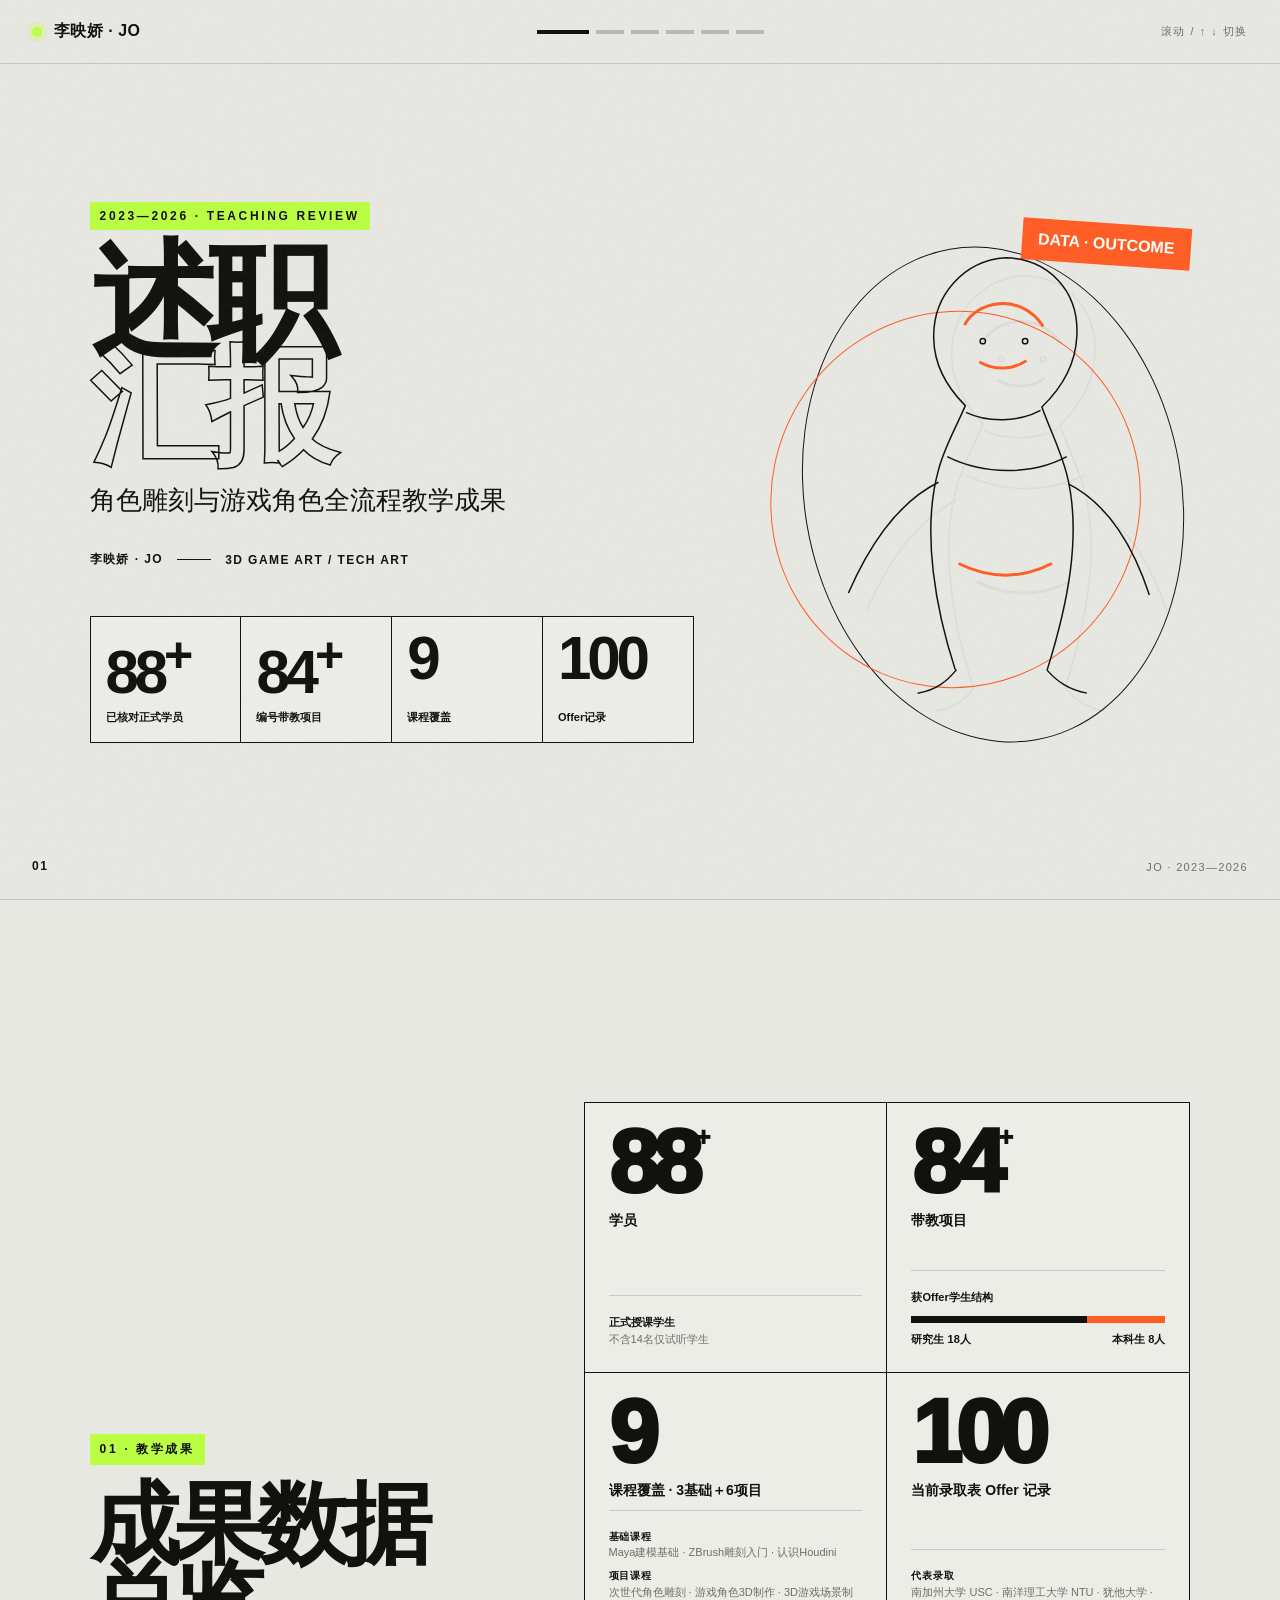
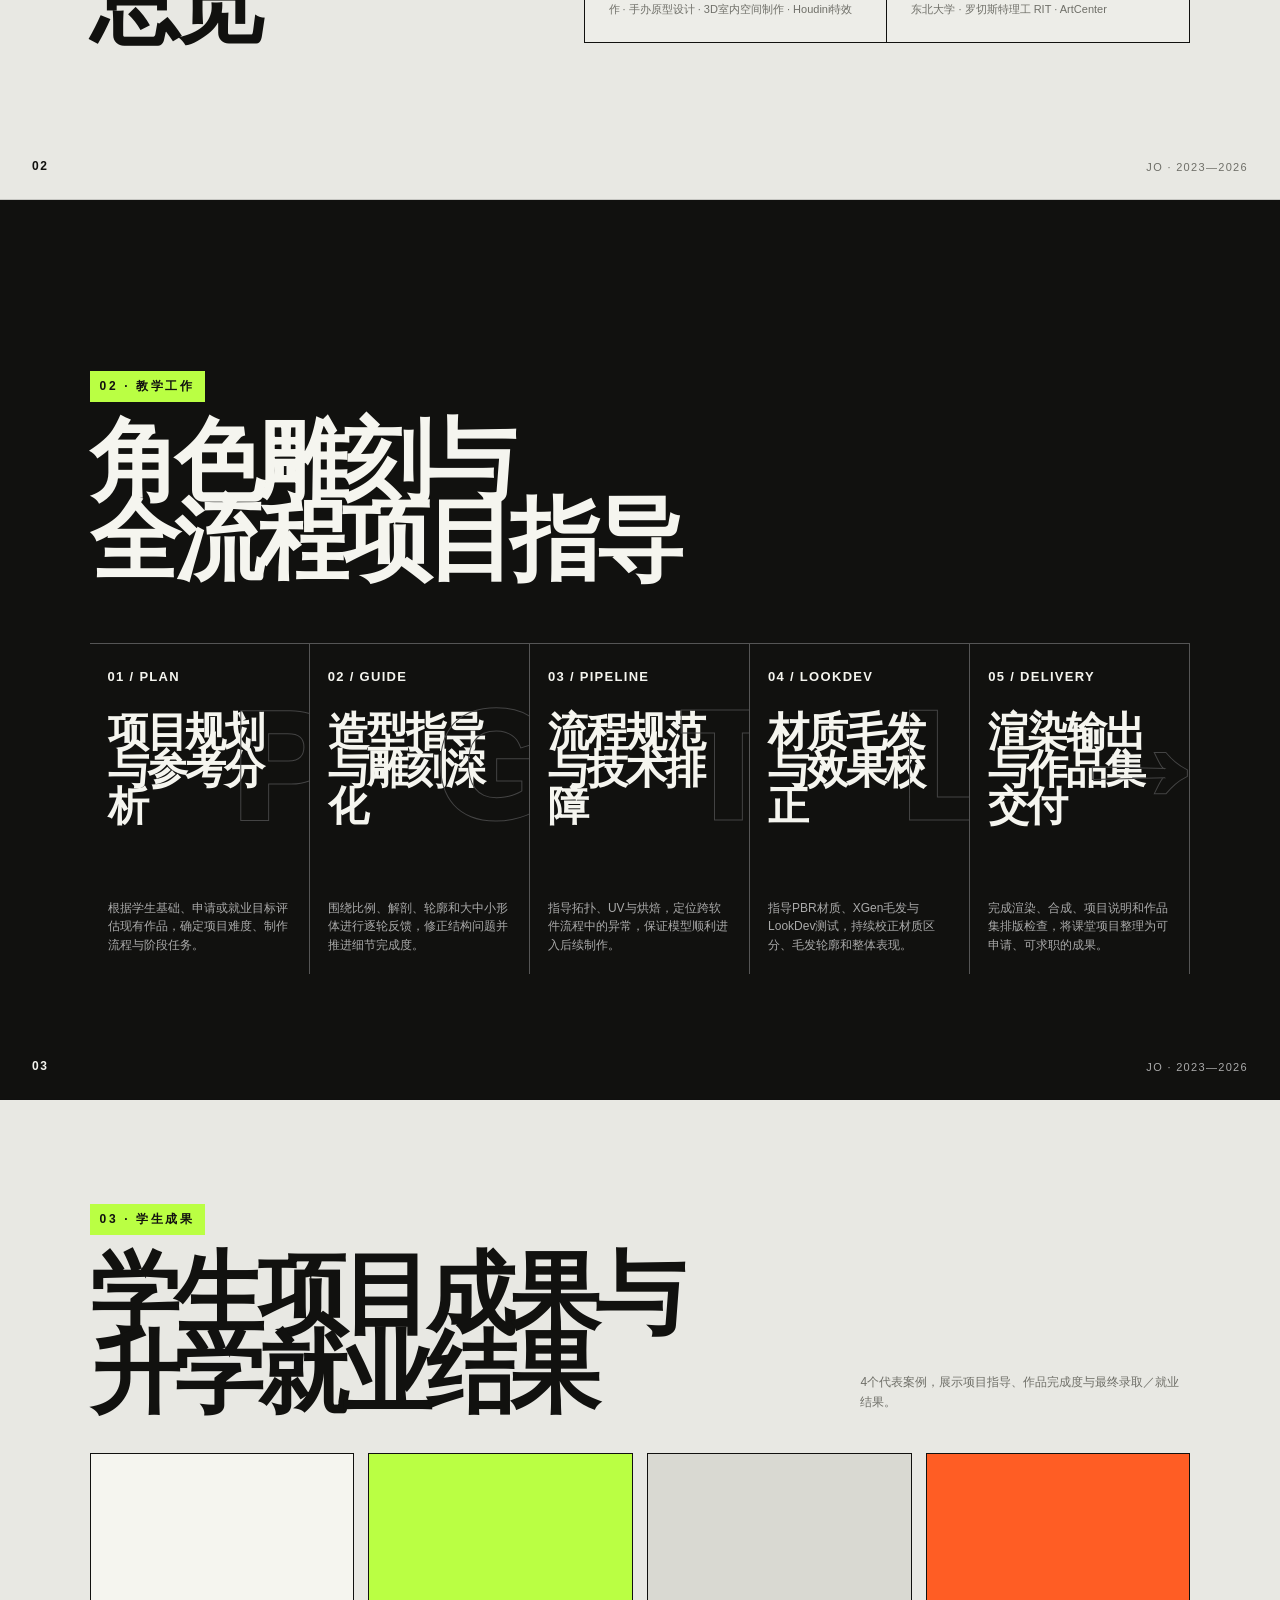
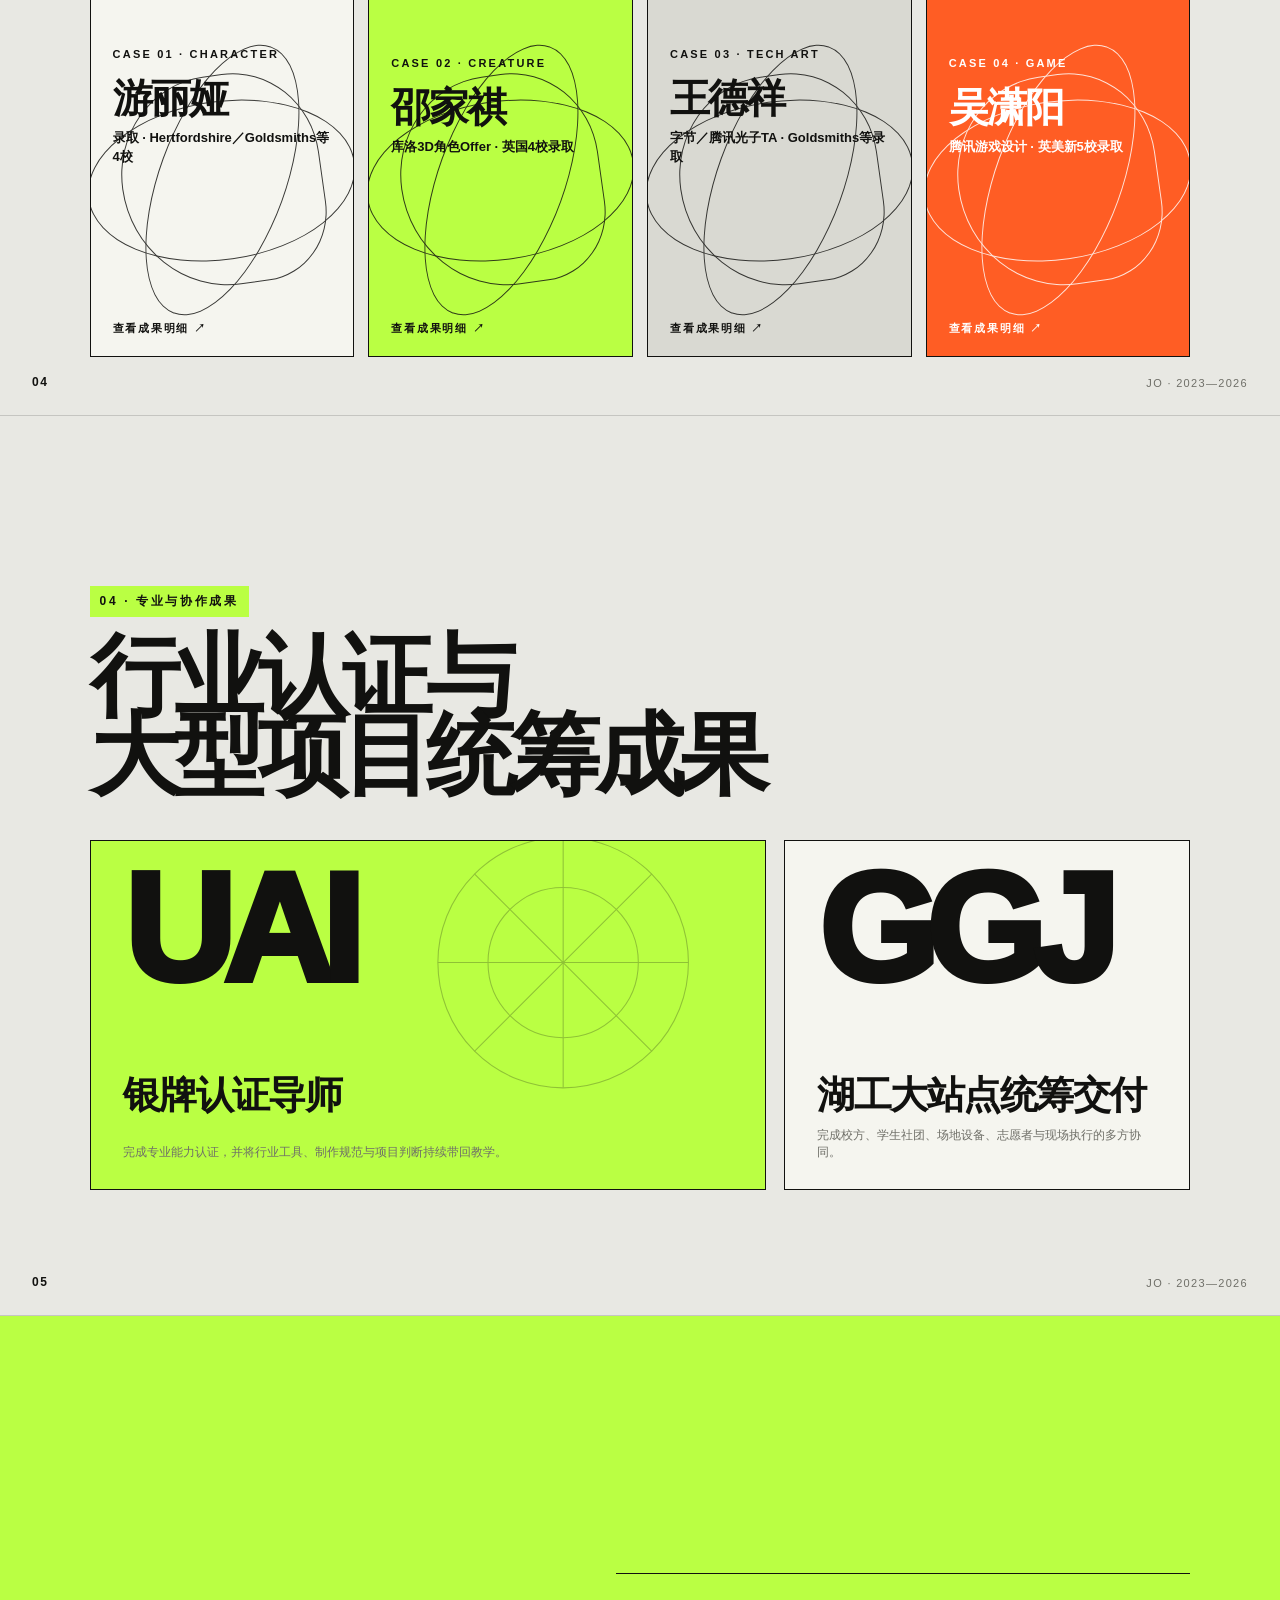
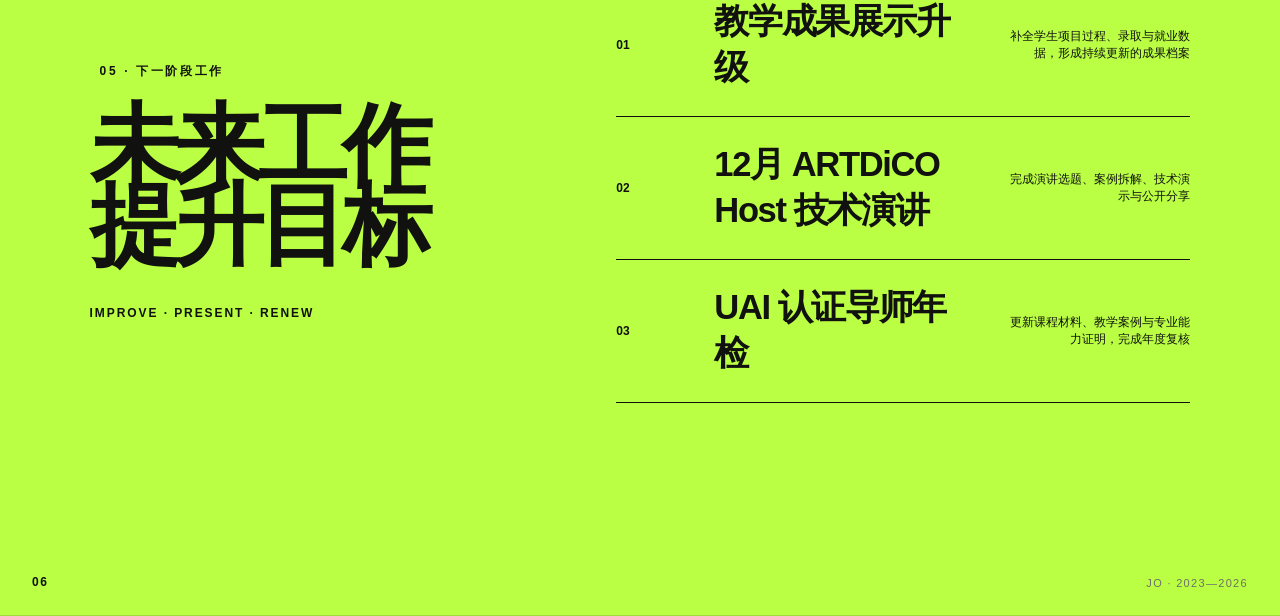
==== commit 50a44dae: "Fix UTF-8 content for teaching review webpage" ====
--- a/index.html
+++ b/index.html
@@ -1,12 +1,11 @@
-Attempting to perform the InitializeDefaultDrives operation on the 'FileSystem' provider failed.
 <!doctype html>
 <html lang="zh-CN">
 <head>
   <meta charset="utf-8" />
   <meta name="viewport" content="width=device-width,initial-scale=1" />
   <meta name="theme-color" content="#e8e8e3" />
-  <title>???|???????</title>
-  <meta name="description" content="???????????? � 2023-2026" />
+  <title>李映娇｜教学与交付述职</title>
+  <meta name="description" content="角色雕刻与全流程教学成果 · 2023—2026" />
   <style>
     :root{--bg:#e8e8e3;--ink:#11110f;--muted:#6f6f68;--acid:#baff43;--orange:#ff5d24;--paper:#f5f5ef;--line:rgba(17,17,15,.16)}
     *{box-sizing:border-box}html{scroll-behavior:smooth;scroll-snap-type:y mandatory;background:var(--bg)}
@@ -17,7 +16,7 @@
     .progress{display:flex;gap:7px}.progress a{display:block;width:28px;height:4px;background:#b9b9b2;transition:.35s}.progress a.active{width:52px;background:var(--ink)}
     .hint{font-size:11px;text-transform:uppercase;letter-spacing:.14em;color:var(--muted)}
     main{counter-reset:slide}.slide{min-height:100vh;scroll-snap-align:start;position:relative;padding:104px 7vw 58px;display:grid;align-content:center;overflow:hidden;border-bottom:1px solid var(--line);counter-increment:slide}
-    .slide::before{content:"0" counter(slide);position:absolute;left:32px;bottom:26px;font-size:12px;font-weight:800;letter-spacing:.12em}.slide::after{content:"JO � 2023-2026";position:absolute;right:32px;bottom:26px;font-size:11px;letter-spacing:.12em;color:var(--muted)}
+    .slide::before{content:"0" counter(slide);position:absolute;left:32px;bottom:26px;font-size:12px;font-weight:800;letter-spacing:.12em}.slide::after{content:"JO · 2023—2026";position:absolute;right:32px;bottom:26px;font-size:11px;letter-spacing:.12em;color:var(--muted)}
     .eyebrow{font-size:12px;font-weight:800;letter-spacing:.22em;text-transform:uppercase;margin-bottom:20px}.eyebrow span{display:inline-block;background:var(--acid);padding:7px 10px}
     h1,h2,h3,p{margin:0}.display{font-size:clamp(58px,10vw,155px);line-height:.82;letter-spacing:-.075em;font-weight:900}.display .outline{color:transparent;-webkit-text-stroke:1.5px var(--ink)}
     .lead{font-size:clamp(18px,2vw,30px);line-height:1.25;max-width:760px}.tiny{font-size:12px;line-height:1.65;color:var(--muted)}
@@ -27,7 +26,7 @@
     .stats-wrap{display:grid;grid-template-columns:1fr 1.55fr;gap:8vw;align-items:end}.section-title{font-size:clamp(45px,7vw,108px);line-height:.88;letter-spacing:-.065em;font-weight:900}.stats{display:grid;grid-template-columns:repeat(2,1fr);border-top:1px solid var(--ink);border-left:1px solid var(--ink)}.stat{min-height:190px;padding:24px;border-right:1px solid var(--ink);border-bottom:1px solid var(--ink);display:flex;flex-direction:column;justify-content:space-between;background:rgba(245,245,239,.35);transition:.3s}.stat:hover{background:var(--acid);transform:translate(-5px,-5px);box-shadow:5px 5px 0 var(--ink)}.num{font-size:clamp(56px,7vw,104px);font-weight:950;line-height:.8;letter-spacing:-.07em}.num sup{font-size:.28em;vertical-align:top}.label{font-size:14px;font-weight:800}.scope{position:absolute;left:7vw;bottom:55px;max-width:430px}
     .stat{min-height:270px;justify-content:flex-start}.label{margin-top:13px}.stat-detail{margin-top:auto;padding-top:18px;border-top:1px solid var(--line);font-size:11px;line-height:1.55;color:var(--muted)}.stat-detail b{color:var(--ink)}.split-bar{display:grid;grid-template-columns:18fr 8fr;height:7px;margin:10px 0 8px;background:#c8c8c0}.split-bar i:first-child{background:var(--ink)}.split-bar i:last-child{background:var(--orange)}.stat-pair{display:flex;justify-content:space-between;gap:12px;color:var(--ink);font-weight:800}.course-lines,.school-lines{display:grid;gap:7px}.course-lines b,.school-lines b{display:block;font-size:10px;letter-spacing:.08em;text-transform:uppercase}
     .pipeline{background:var(--ink);color:var(--paper)}.pipeline::after,.pipeline .tiny{color:#aaa}.pipeline .eyebrow span{color:var(--ink)}.stages{display:grid;grid-template-columns:repeat(5,1fr);margin-top:64px;border-top:1px solid #555}.stage{position:relative;min-height:330px;padding:25px 18px;border-right:1px solid #555;overflow:hidden}.stage b{display:block;font-size:13px;letter-spacing:.1em}.stage strong{display:block;font-size:clamp(30px,3.2vw,54px);line-height:.9;margin-top:30px;letter-spacing:-.05em}.stage p{position:absolute;left:18px;right:18px;bottom:20px;font-size:12px;line-height:1.55;color:#aaa}.stage i{position:absolute;right:-22px;top:64px;font-size:150px;font-style:normal;font-weight:950;color:transparent;-webkit-text-stroke:1px #444;line-height:.8}.stage:hover i{color:var(--acid);-webkit-text-stroke:0}.stage:hover p{color:#fff}
-    .cases-head{display:flex;align-items:end;justify-content:space-between;gap:30px;margin-bottom:40px}.cases-head .tiny{max-width:330px}.case-grid{display:grid;grid-template-columns:repeat(4,1fr);gap:14px}.case{position:relative;min-height:56vh;padding:22px;border:1px solid var(--ink);background:var(--paper);text-align:left;overflow:hidden;transition:.35s}.case:hover{transform:translateY(-12px);box-shadow:0 12px 0 var(--ink)}.case:nth-child(2){background:var(--acid)}.case:nth-child(3){background:#d9d9d2}.case:nth-child(4){background:var(--orange);color:#fff}.case .index{font-size:11px;font-weight:900;letter-spacing:.2em}.case h3{font-size:clamp(29px,3.1vw,48px);line-height:.95;letter-spacing:-.05em;margin-top:18px}.case .result{font-size:13px;font-weight:800;margin-top:12px;line-height:1.4}.case .visual{position:absolute;left:12%;right:12%;bottom:70px;height:42%;border:1px solid currentColor;border-radius:50% 45% 35% 55%;transform:rotate(-8deg);opacity:.82}.case .visual::before,.case .visual::after{content:"";position:absolute;border:1px solid currentColor;border-radius:50%}.case .visual::before{inset:12% -18%}.case .visual::after{inset:-18% 18%;transform:rotate(28deg)}.case .open{position:absolute;left:22px;bottom:20px;font-size:11px;text-transform:uppercase;letter-spacing:.16em;font-weight:900}.case .open::after{content:" ?"}
+    .cases-head{display:flex;align-items:end;justify-content:space-between;gap:30px;margin-bottom:40px}.cases-head .tiny{max-width:330px}.case-grid{display:grid;grid-template-columns:repeat(4,1fr);gap:14px}.case{position:relative;min-height:56vh;padding:22px;border:1px solid var(--ink);background:var(--paper);text-align:left;overflow:hidden;transition:.35s}.case:hover{transform:translateY(-12px);box-shadow:0 12px 0 var(--ink)}.case:nth-child(2){background:var(--acid)}.case:nth-child(3){background:#d9d9d2}.case:nth-child(4){background:var(--orange);color:#fff}.case .index{font-size:11px;font-weight:900;letter-spacing:.2em}.case h3{font-size:clamp(29px,3.1vw,48px);line-height:.95;letter-spacing:-.05em;margin-top:18px}.case .result{font-size:13px;font-weight:800;margin-top:12px;line-height:1.4}.case .visual{position:absolute;left:12%;right:12%;bottom:70px;height:42%;border:1px solid currentColor;border-radius:50% 45% 35% 55%;transform:rotate(-8deg);opacity:.82}.case .visual::before,.case .visual::after{content:"";position:absolute;border:1px solid currentColor;border-radius:50%}.case .visual::before{inset:12% -18%}.case .visual::after{inset:-18% 18%;transform:rotate(28deg)}.case .open{position:absolute;left:22px;bottom:20px;font-size:11px;text-transform:uppercase;letter-spacing:.16em;font-weight:900}.case .open::after{content:" ↗"}
     .cred-grid{display:grid;grid-template-columns:1.25fr .75fr;gap:18px;margin-top:45px}.cred{border:1px solid var(--ink);min-height:350px;padding:32px;position:relative;overflow:hidden}.cred:first-child{background:var(--acid)}.cred:last-child{background:var(--paper)}.cred .mega{font-size:clamp(72px,12vw,190px);font-weight:950;line-height:.75;letter-spacing:-.08em}.cred h3{position:absolute;left:32px;bottom:68px;font-size:clamp(25px,3vw,46px);letter-spacing:-.04em}.cred p{position:absolute;left:32px;right:32px;bottom:28px;font-size:12px;color:var(--muted)}.cred svg{position:absolute;right:-5%;top:-10%;width:70%;height:90%;opacity:.25}
     .next{background:var(--acid)}.next-grid{display:grid;grid-template-columns:.85fr 1.15fr;gap:8vw;align-items:center}.goals{border-top:1px solid var(--ink)}.goal{display:grid;grid-template-columns:76px 1fr auto;align-items:center;gap:22px;padding:25px 0;border-bottom:1px solid var(--ink);transition:.25s}.goal:hover{padding-left:16px;background:rgba(255,255,255,.25)}.goal em{font-size:12px;font-style:normal;font-weight:900}.goal strong{font-size:clamp(22px,2.7vw,40px);letter-spacing:-.04em}.goal span{font-size:12px;max-width:190px;text-align:right}.closing{margin-top:42px;font-size:12px;font-weight:800;letter-spacing:.16em;text-transform:uppercase}
     .modal{position:fixed;inset:0;z-index:80;background:rgba(17,17,15,.72);display:none;place-items:center;padding:28px}.modal.open{display:grid}.modal-card{width:min(900px,100%);max-height:84vh;overflow:auto;background:var(--paper);border:1px solid #fff;padding:clamp(28px,5vw,64px);position:relative}.close{position:absolute;right:18px;top:18px;border:1px solid var(--ink);background:transparent;width:38px;height:38px}.modal-card h3{font-size:clamp(44px,7vw,92px);letter-spacing:-.07em;line-height:.85}.modal-kicker{font-size:12px;font-weight:900;letter-spacing:.18em;margin-bottom:18px}.modal-grid{display:grid;grid-template-columns:repeat(3,1fr);gap:1px;background:var(--ink);border:1px solid var(--ink);margin-top:40px}.modal-grid div{background:var(--paper);padding:20px;min-height:150px}.modal-grid b{font-size:11px;letter-spacing:.15em}.modal-grid p{font-size:15px;line-height:1.55;margin-top:16px}.modal-result{margin-top:26px;font-size:clamp(22px,3vw,38px);font-weight:900;line-height:1.15}
@@ -39,42 +38,41 @@
 </head>
 <body>
   <div class="grain"></div>
-  <header class="topbar"><div class="brand"><i></i>??? � JO</div><nav class="progress" aria-label="????"></nav><div class="hint">?? /   ??</div></header>
+  <header class="topbar"><div class="brand"><i></i>李映娇 · JO</div><nav class="progress" aria-label="章节导航"></nav><div class="hint">滚动 / ↑ ↓ 切换</div></header>
   <main>
     <section class="slide hero" id="s1">
-      <div class="hero-copy"><div class="eyebrow reveal"><span>2023-2026 � Teaching Review</span></div><h1 class="display reveal">??<br><span class="outline">??</span></h1><p class="lead reveal">????????????????</p><div class="cover-meta reveal"><span>??? � JO</span><i></i><span>3D GAME ART / TECH ART</span></div><div class="cover-metrics reveal"><div class="cover-metric"><strong>88<sup>+</sup></strong><span>???????</span></div><div class="cover-metric"><strong>84<sup>+</sup></strong><span>??????</span></div><div class="cover-metric"><strong>9</strong><span>????</span></div><div class="cover-metric"><strong>100</strong><span>Offer??</span></div></div></div>
-      <div class="hero-art reveal" aria-hidden="true"><div class="orbit"></div><div class="orbit two"></div><div class="hero-tag">DATA � OUTCOME</div><svg class="figure" viewBox="0 0 600 760"><path d="M318 56c-62 4-109 56-107 121 1 43 23 75 47 99-13 31-31 61-40 96-26 93-3 211 25 297m74-613c65 1 111 50 107 117-2 42-24 78-52 105 12 34 27 62 37 100 23 91 1 195-29 291M259 286c31 15 78 15 111-3M231 352c56 28 128 27 178 0M218 390c-58 29-101 89-134 165M411 392c61 31 97 93 121 166M245 669c-15 18-31 31-58 35M379 669c16 18 33 30 60 35"/><path class="accent" d="M257 156c16-34 82-51 117 2M279 211c23 13 49 12 70-2M248 511c45 22 90 25 139 0"/><circle cx="284" cy="180" r="4"/><circle cx="347" cy="180" r="4"/></svg></div>
+      <div class="hero-copy"><div class="eyebrow reveal"><span>2023—2026 · Teaching Review</span></div><h1 class="display reveal">述职<br><span class="outline">汇报</span></h1><p class="lead reveal">角色雕刻与游戏角色全流程教学成果</p><div class="cover-meta reveal"><span>李映娇 · JO</span><i></i><span>3D GAME ART / TECH ART</span></div><div class="cover-metrics reveal"><div class="cover-metric"><strong>88<sup>+</sup></strong><span>已核对正式学员</span></div><div class="cover-metric"><strong>84<sup>+</sup></strong><span>编号带教项目</span></div><div class="cover-metric"><strong>9</strong><span>课程覆盖</span></div><div class="cover-metric"><strong>100</strong><span>Offer记录</span></div></div></div>
+      <div class="hero-art reveal" aria-hidden="true"><div class="orbit"></div><div class="orbit two"></div><div class="hero-tag">DATA · OUTCOME</div><svg class="figure" viewBox="0 0 600 760"><path d="M318 56c-62 4-109 56-107 121 1 43 23 75 47 99-13 31-31 61-40 96-26 93-3 211 25 297m74-613c65 1 111 50 107 117-2 42-24 78-52 105 12 34 27 62 37 100 23 91 1 195-29 291M259 286c31 15 78 15 111-3M231 352c56 28 128 27 178 0M218 390c-58 29-101 89-134 165M411 392c61 31 97 93 121 166M245 669c-15 18-31 31-58 35M379 669c16 18 33 30 60 35"/><path class="accent" d="M257 156c16-34 82-51 117 2M279 211c23 13 49 12 70-2M248 511c45 22 90 25 139 0"/><circle cx="284" cy="180" r="4"/><circle cx="347" cy="180" r="4"/></svg></div>
     </section>
-    <section class="slide" id="s2"><div class="stats-wrap"><div><div class="eyebrow reveal"><span>01 � ????</span></div><h2 class="section-title reveal">????<br>??</h2></div><div class="stats reveal"><article class="stat"><div class="num" data-count="88">0<sup>+</sup></div><div class="label">??</div><div class="stat-detail"><b>??????</b><br>??14??????</div></article><article class="stat"><div class="num" data-count="84">0<sup>+</sup></div><div class="label">????</div><div class="stat-detail"><b>?Offer????</b><div class="split-bar" aria-hidden="true"><i></i><i></i></div><div class="stat-pair"><span>??? 18?</span><span>??? 8?</span></div></div></article><article class="stat"><div class="num" data-count="9">0</div><div class="label">???? � 3??+6??</div><div class="stat-detail course-lines"><div><b>????</b>Maya???? � ZBrush???? � ??Houdini</div><div><b>????</b>??????? � ????3D?? � 3D?????? � ?????? � 3D?????? � Houdini??</div></div></article><article class="stat"><div class="num" data-count="100">0</div><div class="label">????? Offer ??</div><div class="stat-detail school-lines"><div><b>????</b>????? USC � ?????? NTU � ???? � ???? � ?????? RIT � ArtCenter</div></div></article></div></div></section>
-    <section class="slide pipeline" id="s3"><div class="eyebrow reveal"><span>02 � ????</span></div><h2 class="section-title reveal">?????<br>???????</h2><div class="stages reveal"><div class="stage"><b>01 / PLAN</b><strong>????<br>?????</strong><i>P</i><p>????????????????????,?????????????????</p></div><div class="stage"><b>02 / GUIDE</b><strong>????<br>?????</strong><i>G</i><p>??????????????????????,???????????????</p></div><div class="stage"><b>03 / PIPELINE</b><strong>????<br>?????</strong><i>T</i><p>?????UV???,???????????,?????????????</p></div><div class="stage"><b>04 / LOOKDEV</b><strong>????<br>?????</strong><i>L</i><p>??PBR???XGen???LookDev??,???????????????????</p></div><div class="stage"><b>05 / DELIVERY</b><strong>????<br>??????</strong><i></i><p>????????????????????,???????????????????</p></div></div></section>
-    <section class="slide" id="s4"><div class="cases-head"><div><div class="eyebrow reveal"><span>03 � ????</span></div><h2 class="section-title reveal">???????<br>??????</h2></div><p class="tiny reveal">4?????,?????????????????/?????</p></div><div class="case-grid reveal">
-      <button class="case" data-case="liya"><span class="index">CASE 01 � CHARACTER</span><h3>???</h3><p class="result">?? � Hertfordshire/Goldsmiths?4?</p><div class="visual"></div><span class="open">??????</span></button>
-      <button class="case" data-case="shao"><span class="index">CASE 02 � CREATURE</span><h3>???</h3><p class="result">??3D??Offer � ??4???</p><div class="visual"></div><span class="open">??????</span></button>
-      <button class="case" data-case="wang"><span class="index">CASE 03 � TECH ART</span><h3>???</h3><p class="result">??/????TA � Goldsmiths???</p><div class="visual"></div><span class="open">??????</span></button>
-      <button class="case" data-case="wu"><span class="index">CASE 04 � GAME</span><h3>???</h3><p class="result">?????? � ???5???</p><div class="visual"></div><span class="open">??????</span></button>
+    <section class="slide" id="s2"><div class="stats-wrap"><div><div class="eyebrow reveal"><span>01 · 教学成果</span></div><h2 class="section-title reveal">成果数据<br>总览</h2></div><div class="stats reveal"><article class="stat"><div class="num" data-count="88">0<sup>+</sup></div><div class="label">学员</div><div class="stat-detail"><b>正式授课学生</b><br>不含14名仅试听学生</div></article><article class="stat"><div class="num" data-count="84">0<sup>+</sup></div><div class="label">带教项目</div><div class="stat-detail"><b>获Offer学生结构</b><div class="split-bar" aria-hidden="true"><i></i><i></i></div><div class="stat-pair"><span>研究生 18人</span><span>本科生 8人</span></div></div></article><article class="stat"><div class="num" data-count="9">0</div><div class="label">课程覆盖 · 3基础＋6项目</div><div class="stat-detail course-lines"><div><b>基础课程</b>Maya建模基础 · ZBrush雕刻入门 · 认识Houdini</div><div><b>项目课程</b>次世代角色雕刻 · 游戏角色3D制作 · 3D游戏场景制作 · 手办原型设计 · 3D室内空间制作 · Houdini特效</div></div></article><article class="stat"><div class="num" data-count="100">0</div><div class="label">当前录取表 Offer 记录</div><div class="stat-detail school-lines"><div><b>代表录取</b>南加州大学 USC · 南洋理工大学 NTU · 犹他大学 · 东北大学 · 罗切斯特理工 RIT · ArtCenter</div></div></article></div></div></section>
+    <section class="slide pipeline" id="s3"><div class="eyebrow reveal"><span>02 · 教学工作</span></div><h2 class="section-title reveal">角色雕刻与<br>全流程项目指导</h2><div class="stages reveal"><div class="stage"><b>01 / PLAN</b><strong>项目规划<br>与参考分析</strong><i>P</i><p>根据学生基础、申请或就业目标评估现有作品，确定项目难度、制作流程与阶段任务。</p></div><div class="stage"><b>02 / GUIDE</b><strong>造型指导<br>与雕刻深化</strong><i>G</i><p>围绕比例、解剖、轮廓和大中小形体进行逐轮反馈，修正结构问题并推进细节完成度。</p></div><div class="stage"><b>03 / PIPELINE</b><strong>流程规范<br>与技术排障</strong><i>T</i><p>指导拓扑、UV与烘焙，定位跨软件流程中的异常，保证模型顺利进入后续制作。</p></div><div class="stage"><b>04 / LOOKDEV</b><strong>材质毛发<br>与效果校正</strong><i>L</i><p>指导PBR材质、XGen毛发与LookDev测试，持续校正材质区分、毛发轮廓和整体表现。</p></div><div class="stage"><b>05 / DELIVERY</b><strong>渲染输出<br>与作品集交付</strong><i>→</i><p>完成渲染、合成、项目说明和作品集排版检查，将课堂项目整理为可申请、可求职的成果。</p></div></div></section>
+    <section class="slide" id="s4"><div class="cases-head"><div><div class="eyebrow reveal"><span>03 · 学生成果</span></div><h2 class="section-title reveal">学生项目成果与<br>升学就业结果</h2></div><p class="tiny reveal">4个代表案例，展示项目指导、作品完成度与最终录取／就业结果。</p></div><div class="case-grid reveal">
+      <button class="case" data-case="liya"><span class="index">CASE 01 · CHARACTER</span><h3>游丽娅</h3><p class="result">录取 · Hertfordshire／Goldsmiths等4校</p><div class="visual"></div><span class="open">查看成果明细</span></button>
+      <button class="case" data-case="shao"><span class="index">CASE 02 · CREATURE</span><h3>邵家祺</h3><p class="result">库洛3D角色Offer · 英国4校录取</p><div class="visual"></div><span class="open">查看成果明细</span></button>
+      <button class="case" data-case="wang"><span class="index">CASE 03 · TECH ART</span><h3>王德祥</h3><p class="result">字节／腾讯光子TA · Goldsmiths等录取</p><div class="visual"></div><span class="open">查看成果明细</span></button>
+      <button class="case" data-case="wu"><span class="index">CASE 04 · GAME</span><h3>吴潇阳</h3><p class="result">腾讯游戏设计 · 英美新5校录取</p><div class="visual"></div><span class="open">查看成果明细</span></button>
     </div></section>
-    <section class="slide" id="s5"><div class="eyebrow reveal"><span>04 � ???????</span></div><h2 class="section-title reveal">?????<br>????????</h2><div class="cred-grid reveal"><article class="cred"><div class="mega">UAI</div><h3>??????</h3><p>????????,???????????????????????</p><svg viewBox="0 0 300 300" aria-hidden="true"><circle cx="150" cy="150" r="120" fill="none" stroke="currentColor"/><circle cx="150" cy="150" r="72" fill="none" stroke="currentColor"/><path d="M30 150h240M150 30v240M65 65l170 170M235 65L65 235" stroke="currentColor"/></svg></article><article class="cred"><div class="mega">GGJ</div><h3>?????????</h3><p>?????????????????????????????</p></article></div></section>
-    <section class="slide next" id="s6"><div class="next-grid"><div><div class="eyebrow reveal"><span>05 � ??????</span></div><h2 class="section-title reveal">????<br>????</h2><p class="closing reveal">IMPROVE � PRESENT � RENEW</p></div><div class="goals reveal"><div class="goal"><em>01</em><strong>????????</strong><span>????????????????,???????????</span></div><div class="goal"><em>02</em><strong>12? ARTDiCO Host ????</strong><span>?????????????????????</span></div><div class="goal"><em>03</em><strong>UAI ??????</strong><span>??????????????????,??????</span></div></div></div></section>
+    <section class="slide" id="s5"><div class="eyebrow reveal"><span>04 · 专业与协作成果</span></div><h2 class="section-title reveal">行业认证与<br>大型项目统筹成果</h2><div class="cred-grid reveal"><article class="cred"><div class="mega">UAI</div><h3>银牌认证导师</h3><p>完成专业能力认证，并将行业工具、制作规范与项目判断持续带回教学。</p><svg viewBox="0 0 300 300" aria-hidden="true"><circle cx="150" cy="150" r="120" fill="none" stroke="currentColor"/><circle cx="150" cy="150" r="72" fill="none" stroke="currentColor"/><path d="M30 150h240M150 30v240M65 65l170 170M235 65L65 235" stroke="currentColor"/></svg></article><article class="cred"><div class="mega">GGJ</div><h3>湖工大站点统筹交付</h3><p>完成校方、学生社团、场地设备、志愿者与现场执行的多方协同。</p></article></div></section>
+    <section class="slide next" id="s6"><div class="next-grid"><div><div class="eyebrow reveal"><span>05 · 下一阶段工作</span></div><h2 class="section-title reveal">未来工作<br>提升目标</h2><p class="closing reveal">IMPROVE · PRESENT · RENEW</p></div><div class="goals reveal"><div class="goal"><em>01</em><strong>教学成果展示升级</strong><span>补全学生项目过程、录取与就业数据，形成持续更新的成果档案</span></div><div class="goal"><em>02</em><strong>12月 ARTDiCO Host 技术演讲</strong><span>完成演讲选题、案例拆解、技术演示与公开分享</span></div><div class="goal"><em>03</em><strong>UAI 认证导师年检</strong><span>更新课程材料、教学案例与专业能力证明，完成年度复核</span></div></div></div></section>
   </main>
-  <div class="modal" role="dialog" aria-modal="true" aria-labelledby="modal-title"><div class="modal-card"><button class="close" aria-label="??">�</button><div id="modal-content"></div></div></div>
+  <div class="modal" role="dialog" aria-modal="true" aria-labelledby="modal-title"><div class="modal-card"><button class="close" aria-label="关闭">×</button><div id="modal-content"></div></div></div>
   <script>
     const cases={
-      liya:{k:"CASE 01 � CHARACTER",n:"???",t:"????????????",a:"????????????,???????????/?????????????",b:"???????????UV?PBR???XGen???LookDev????,????????????",c:"????:University of Hertfordshire(MA Concept Art)?Goldsmiths(MA Computer Games: Art & Design)?Escape Studios(MA Game Art)?Teesside University(Concept Art)?"},
-      shao:{k:"CASE 02 � CREATURE",n:"???",t:"???????????",a:"????????,????????????????3D??????????",b:"?????????????,?Decimation??????????????,???????????",c:"????:??????"???????"Offer,?????3D??,??????????15K-20K?????:University of Hertfordshire?Goldsmiths?Escape Studios?Teesside University?"},
-      wang:{k:"CASE 03 � TECH ART",n:"???",t:"TA???????????",a:"???????????,??????????????????????",b:"??Houdini?????????,????????,???????????????",c:"??/????:??????? AI-PCG ???(UGC-Game)????? OpenLight ?????????;?????? Goldsmiths?Escape Studios?Nanyang Technological University?Abertay University?The University of Utah?University of Central Florida?"},
-      wu:{k:"CASE 04 � GAME",n:"???",t:"?????????????",a:"????????????,???????????????????????????",b:"??Unity?????????????IK???Shader??????????????",c:"????:????,?????????/????;?????? Escape Studios?Nanyang Technological University?Abertay University?The University of Utah?University of Central Florida?"}
+      liya:{k:"CASE 01 · CHARACTER",n:"游丽娅",t:"游戏美术作品集与升学成果",a:"艺术设计背景转向游戏美术，需要补齐三维基础、角色／场景项目制作与作品集表达。",b:"围绕大形、硬表面、拓扑UV、PBR材质、XGen毛发与LookDev逐段推进，并按申请方向整理作品集。",c:"录取结果：University of Hertfordshire（MA Concept Art）、Goldsmiths（MA Computer Games: Art & Design）、Escape Studios（MA Game Art）、Teesside University（Concept Art）。"},
+      shao:{k:"CASE 02 · CREATURE",n:"邵家祺",t:"生物高模训练与就业成果",a:"从零三维基础起步，需要建立生物高模、商业角色资产与3D打印的完整制作流程。",b:"从大形、细节层级与高模推进，到Decimation、分件、插销定位和打印后处理，完成商业项目标准训练。",c:"就业结果：获得库洛游戏“初级三维艺术家”Offer，岗位方向为3D角色，案例材料标注薪资区间15K–20K。录取结果：University of Hertfordshire、Goldsmiths、Escape Studios、Teesside University。"},
+      wang:{k:"CASE 03 · TECH ART",n:"王德祥",t:"TA项目训练与实习录取成果",a:"景观建筑背景跨方向转型，需要补足技术美术项目深度、工具链与技术表达。",b:"拆解Houdini节点、属性与数据流，围绕真实项目排错，并重组作品集中的技术展示逻辑。",c:"实习／项目结果：字节跳动技术类 AI-PCG 实习生（UGC-Game）、腾讯光子 OpenLight 创造营技术美术方向；录取结果包括 Goldsmiths、Escape Studios、Nanyang Technological University、Abertay University、The University of Utah、University of Central Florida。"},
+      wu:{k:"CASE 04 · GAME",n:"吴潇阳",t:"游戏设计项目与升学就业成果",a:"工业设计背景转向游戏方向，需要将产品设计思维转化为可落地、可展示的游戏项目能力。",b:"围绕Unity功能、交互逻辑、数据管理、IK动画、Shader与测试反馈推进多款交互项目。",c:"就业结果：腾讯录用，岗位方向为游戏设计／交互项目；录取结果包括 Escape Studios、Nanyang Technological University、Abertay University、The University of Utah、University of Central Florida。"}
     };
     const slides=[...document.querySelectorAll('.slide')],nav=document.querySelector('.progress');
-    slides.forEach((s,i)=>{const a=document.createElement('a');a.href='#'+s.id;a.setAttribute('aria-label','???'+(i+1)+'?');nav.appendChild(a)});
+    slides.forEach((s,i)=>{const a=document.createElement('a');a.href='#'+s.id;a.setAttribute('aria-label','前往第'+(i+1)+'屏');nav.appendChild(a)});
     const dots=[...nav.children];
     const io=new IntersectionObserver(es=>es.forEach(e=>{if(e.isIntersecting){e.target.classList.add('visible');const i=slides.indexOf(e.target);dots.forEach((d,j)=>d.classList.toggle('active',i===j));if(e.target.id==='s2')runCounts()}}),{threshold:.55});slides.forEach(s=>io.observe(s));
     let counted=false;function runCounts(){if(counted)return;counted=true;document.querySelectorAll('[data-count]').forEach(el=>{const end=+el.dataset.count,start=performance.now();function tick(t){const p=Math.min(1,(t-start)/900),v=Math.round(end*(1-Math.pow(1-p,3)));el.firstChild.nodeValue=v;if(p<1)requestAnimationFrame(tick)}requestAnimationFrame(tick)})}
     const modal=document.querySelector('.modal'),content=document.querySelector('#modal-content');
-    document.querySelectorAll('[data-case]').forEach(b=>b.addEventListener('click',()=>{const d=cases[b.dataset.case];content.innerHTML=`<div class="modal-kicker">${d.k}</div><h3 id="modal-title">${d.n}</h3><div class="modal-result">${d.t}</div><div class="modal-grid"><div><b>?? / START</b><p>${d.a}</p></div><div><b>???? / ACTION</b><p>${d.b}</p></div><div><b>?? / OUTCOME</b><p>${d.c}</p></div></div>`;modal.classList.add('open');document.body.style.overflow='hidden'}));
+    document.querySelectorAll('[data-case]').forEach(b=>b.addEventListener('click',()=>{const d=cases[b.dataset.case];content.innerHTML=`<div class="modal-kicker">${d.k}</div><h3 id="modal-title">${d.n}</h3><div class="modal-result">${d.t}</div><div class="modal-grid"><div><b>起点 / START</b><p>${d.a}</p></div><div><b>关键指导 / ACTION</b><p>${d.b}</p></div><div><b>结果 / OUTCOME</b><p>${d.c}</p></div></div>`;modal.classList.add('open');document.body.style.overflow='hidden'}));
     function close(){modal.classList.remove('open');document.body.style.overflow=''}document.querySelector('.close').onclick=close;modal.addEventListener('click',e=>{if(e.target===modal)close()});
     addEventListener('keydown',e=>{if(e.key==='Escape')close();if(modal.classList.contains('open'))return;const current=dots.findIndex(x=>x.classList.contains('active'));if(e.key==='ArrowDown'||e.key==='PageDown'){e.preventDefault();slides[Math.min(slides.length-1,current+1)].scrollIntoView()}if(e.key==='ArrowUp'||e.key==='PageUp'){e.preventDefault();slides[Math.max(0,current-1)].scrollIntoView()}});
     slides[0].classList.add('visible');dots[0].classList.add('active');
   </script>
 </body>
 </html>
-
